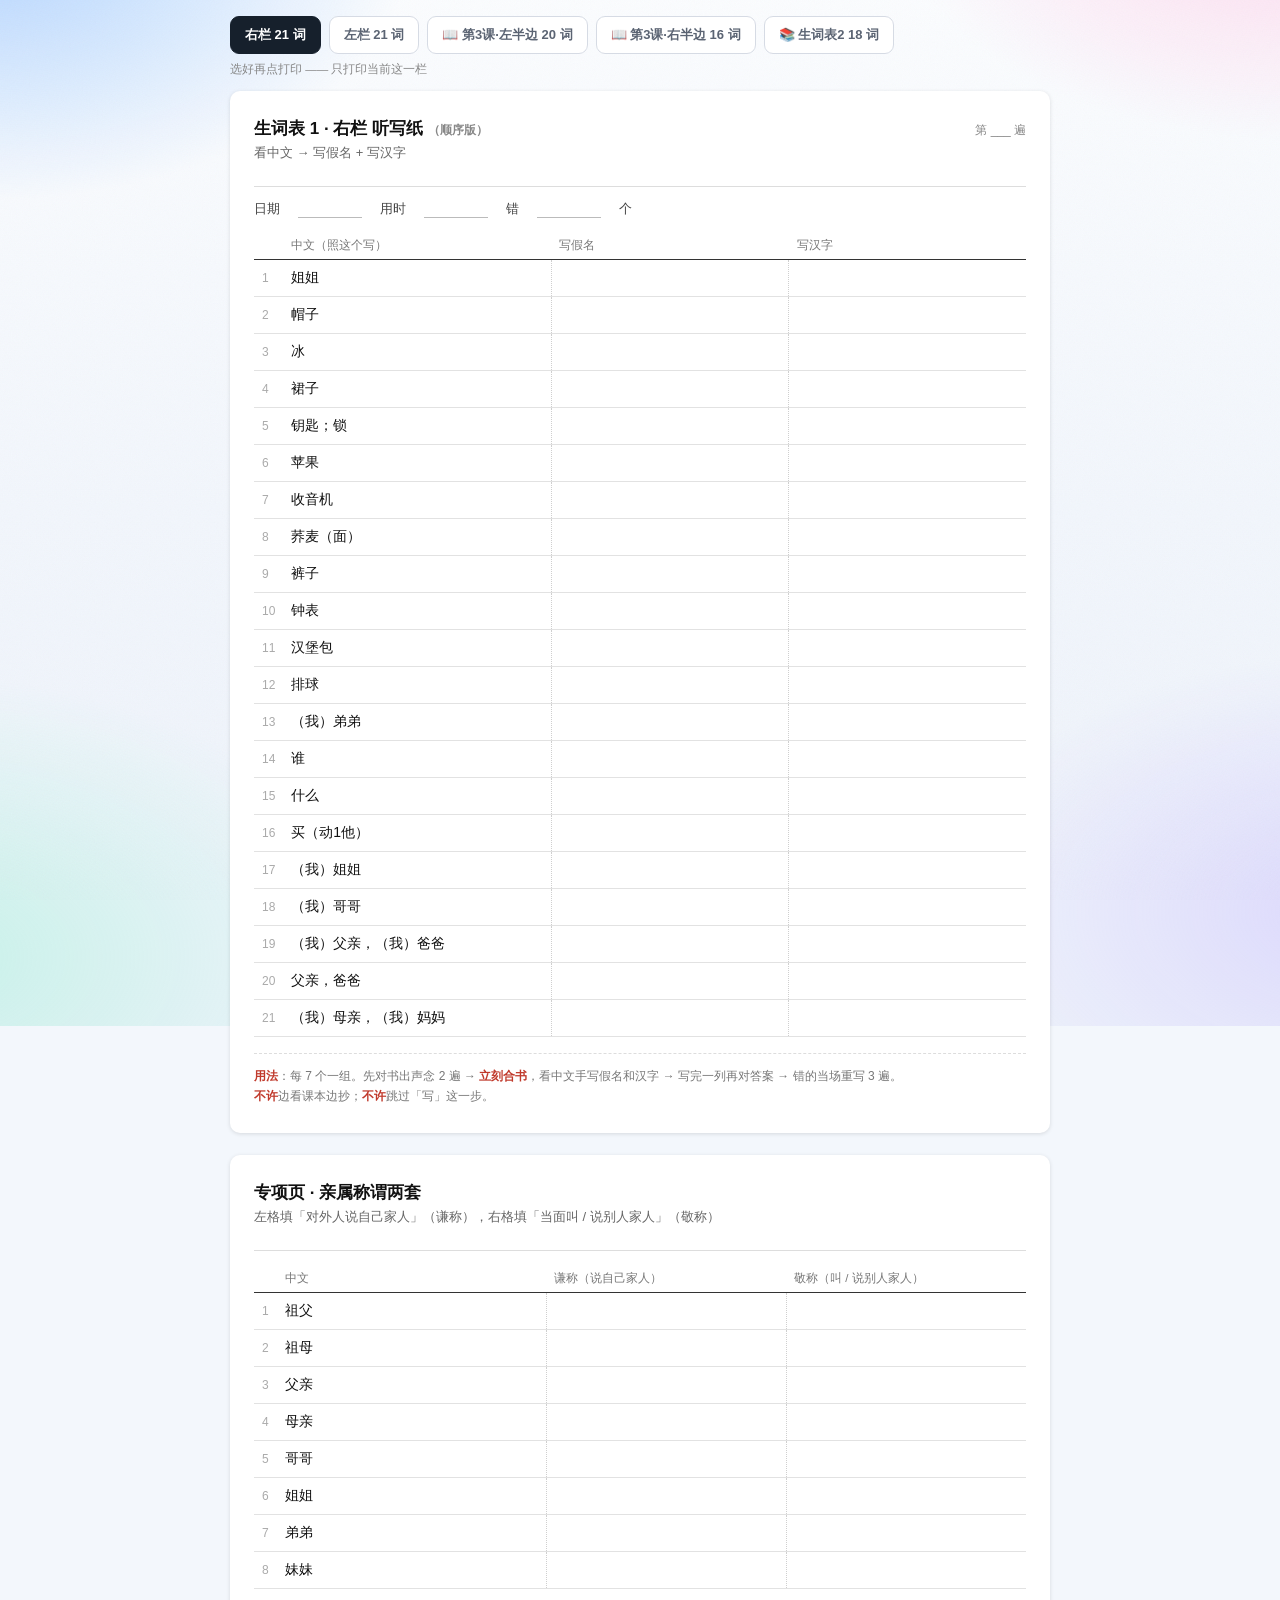
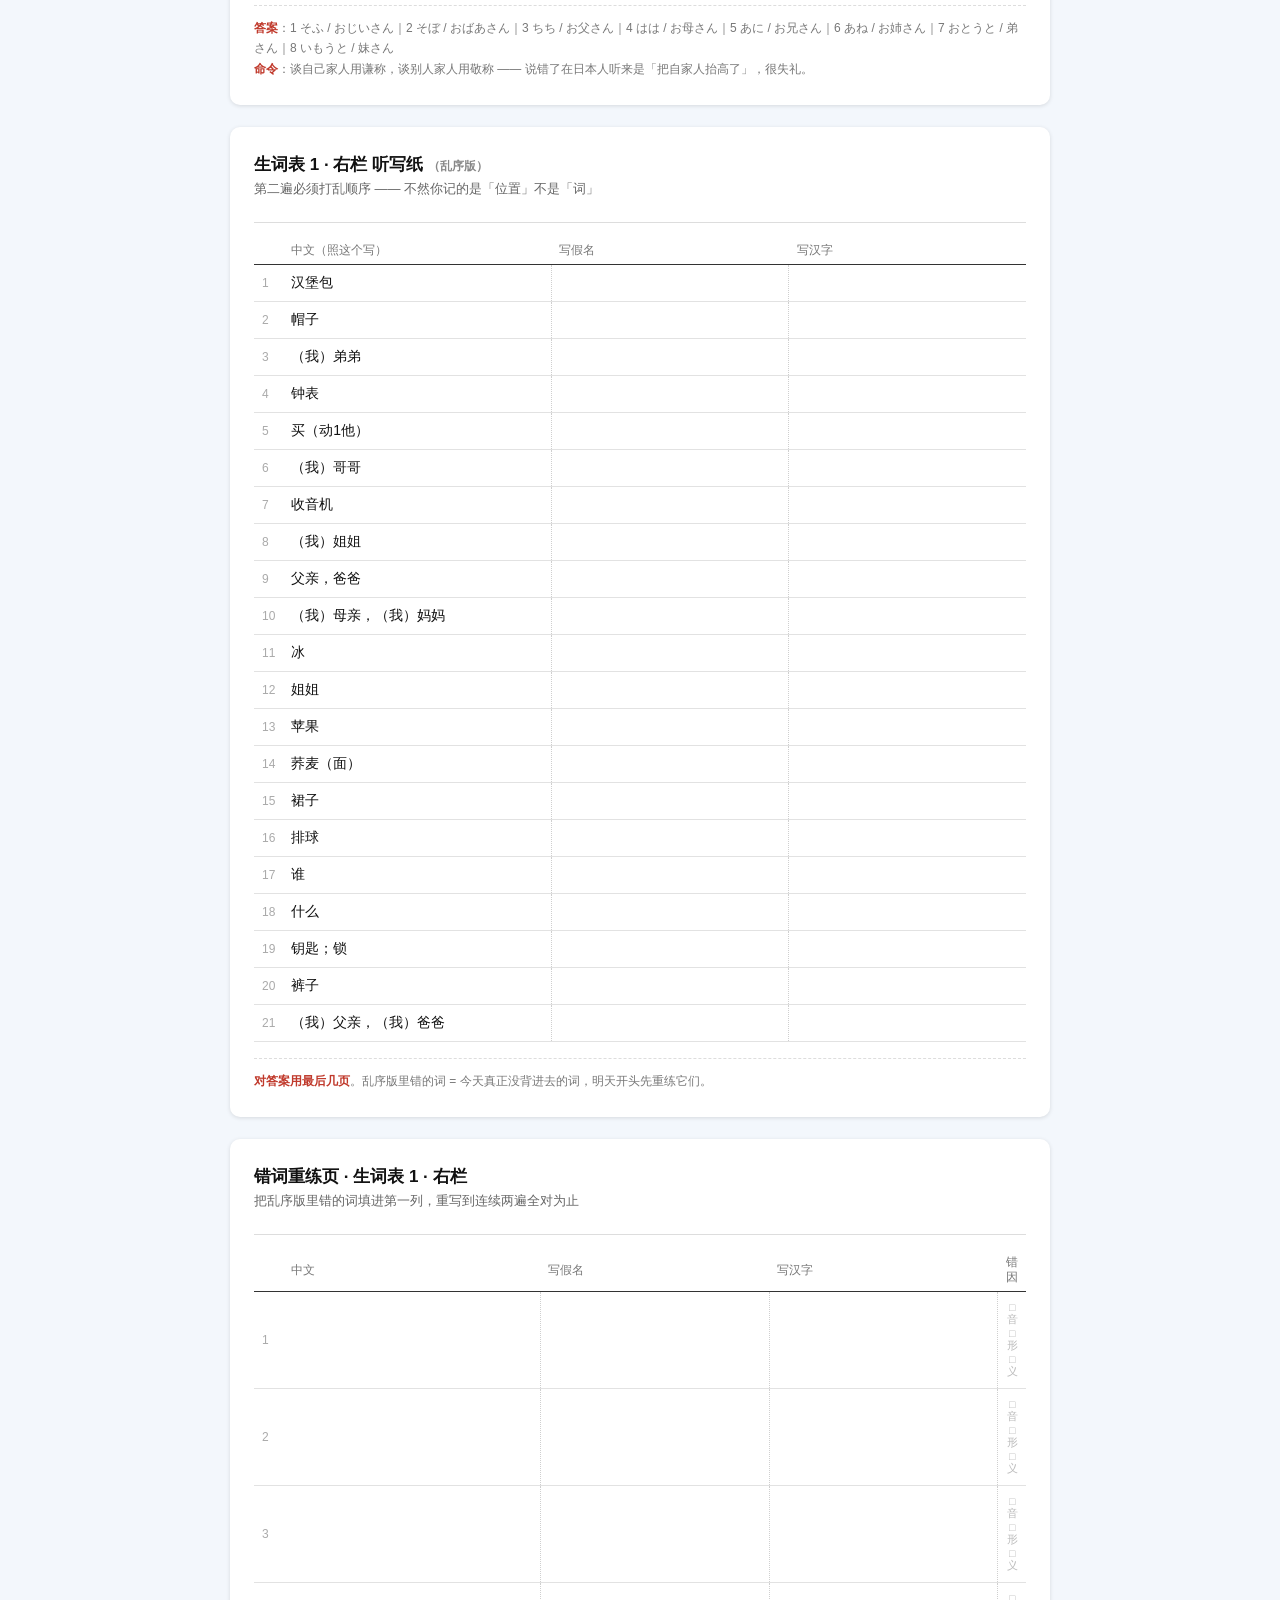
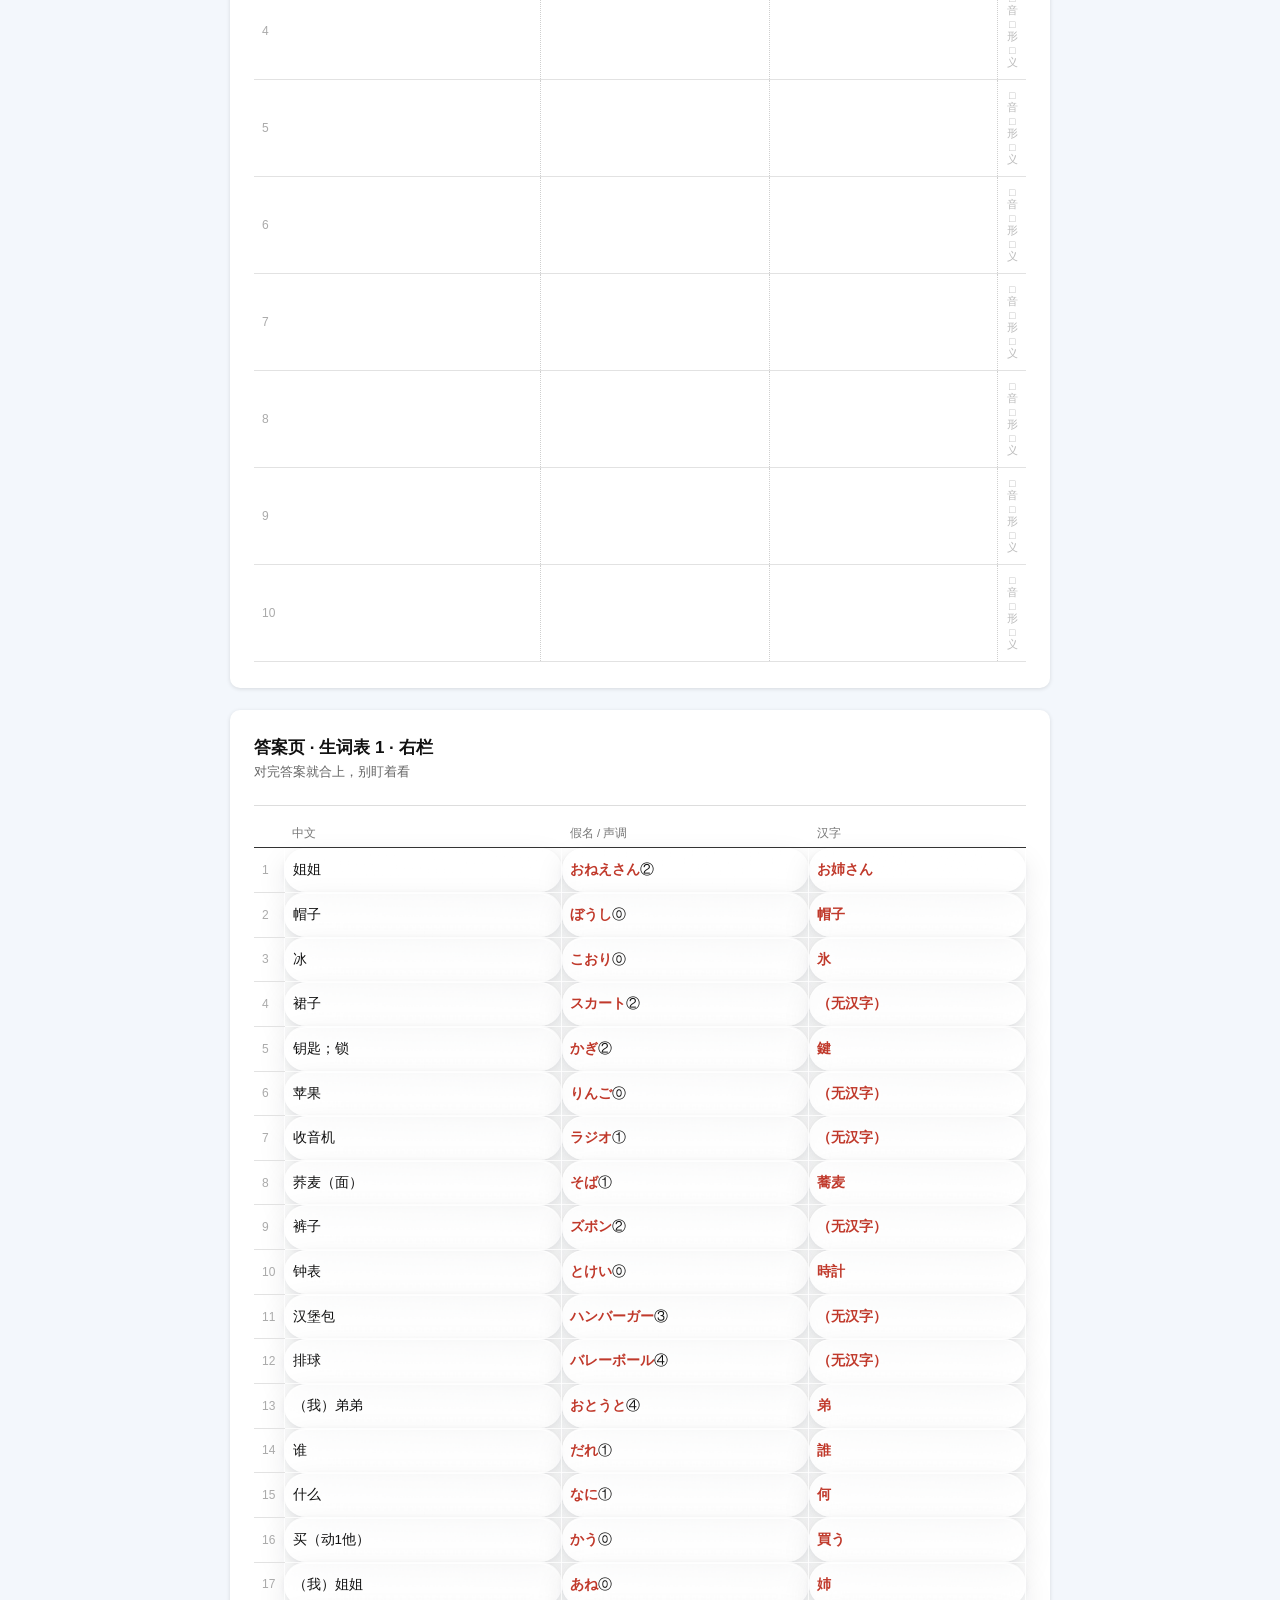
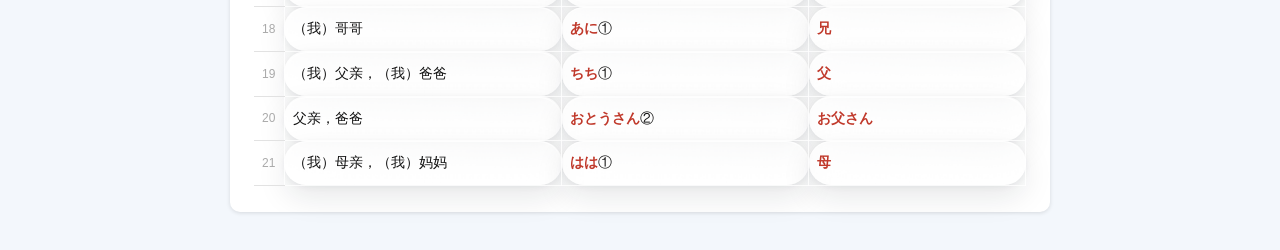
==== 听写纸.html @ 75ce92b2 "日语学习台网页版：入口页 + 点读/默写/自测/浊音 + 音频 + 打印纸" ====
<!DOCTYPE html>
<html lang="zh-CN">
<head>
<meta charset="utf-8">
<meta name="viewport" content="width=device-width,initial-scale=1">
<title>日语 听写纸</title>
<link rel="stylesheet" href="skin.css?v=2">
<style>
*{box-sizing:border-box}
body{margin:0;background:#f4f4f6;color:#111;font-family:-apple-system,"PingFang SC","Noto Sans JP",sans-serif;padding:16px}
.sheet{background:#fff;max-width:820px;margin:0 auto 22px;padding:26px 24px;border-radius:10px;box-shadow:0 1px 4px rgba(0,0,0,.12)}
h1{font-size:17px;margin:0 0 4px}
h2{font-size:13px;margin:0 0 14px;font-weight:400;color:#666}
.hd{display:flex;justify-content:space-between;align-items:baseline;margin-bottom:14px;border-bottom:1px solid #ddd;padding-bottom:10px}
.hd .tag{font-size:12px;color:#888}
.line{display:flex;gap:18px;font-size:12.5px;color:#444;margin-bottom:14px;flex-wrap:wrap}
.line span{border-bottom:1px solid #bbb;min-width:64px;display:inline-block}
table{width:100%;border-collapse:collapse;font-size:14px}
th{font-size:11.5px;color:#777;font-weight:500;text-align:left;padding:6px 8px;border-bottom:1.5px solid #333}
td{padding:9px 8px;border-bottom:1px solid #e2e2e2;height:36px;vertical-align:middle}
td.no{width:30px;color:#aaa;font-size:12px}
td.zh{width:36%;font-size:14px}
td.w{width:32%;border-left:1px dotted #cfcfcf}
td.hz{width:32%;border-left:1px dotted #cfcfcf}
td.mk{width:40px;text-align:center;color:#bbb}
td.ph{width:104px;padding:6px 8px}
td.ph img{width:96px;display:block;border-radius:5px;border:1px solid #ddd}
.tip{font-size:12px;color:#777;line-height:1.7;margin-top:16px;border-top:1px dashed #ddd;padding-top:12px}
.tip b{color:#c0392b}
.ans{font-size:13.5px;line-height:1.9}
.ans b{color:#c0392b;font-weight:600}
.warn{background:#fff6f6;border:1px solid #f0c9c9;border-radius:8px;padding:10px 12px;font-size:12.5px;line-height:1.8;color:#8a2b2b;margin-bottom:14px}
.warn b{color:#c0392b}
td.why{width:22%;border-left:1px dotted #cfcfcf;color:#bbb;font-size:10.5px;text-align:center}
td.r{width:19%;border-left:1px dotted #cfcfcf}
.bar{max-width:820px;margin:0 auto 14px;display:flex;gap:8px;align-items:center;flex-wrap:wrap}
.bar button{border:1px solid #d6dbe4;background:#fff;color:#5b6473;border-radius:9px;padding:9px 14px;font-size:13px;font-weight:700;font-family:inherit}
.bar button.on{background:#16202c;border-color:#16202c;color:#fff}
.bar span{font-size:11.5px;color:#888}
.hide{display:none}
@media print{
 body{background:#fff;padding:0}
 .sheet{box-shadow:none;border-radius:0;max-width:100%;padding:12mm 10mm;margin:0;page-break-after:always}
 .sheet:last-child{page-break-after:auto}
 .noprint{display:none}
}
@media (max-width:520px){td.zh{font-size:13px}td{height:32px;padding:7px 5px}}
</style>
</head>
<body>

<div class="bar noprint">
  <button data-c="right" class="on">右栏 21 词</button>
  <button data-c="left">左栏 21 词</button>
  <button data-c="w3l">📖 第3课·左半边 20 词</button>
  <button data-c="w3r">📖 第3课·右半边 16 词</button>
  <button data-c="w2">📚 生词表2 18 词</button>
  <span>选好再点打印 —— 只打印当前这一栏</span>
</div>
<script>
document.querySelectorAll('.bar button').forEach(function(b){
  b.onclick=function(){
    var c=b.getAttribute('data-c');
    document.querySelectorAll('.bar button').forEach(function(x){x.classList.toggle('on',x===b);});
    document.querySelectorAll('.col').forEach(function(el){el.classList.toggle('hide', el.id!=='col-'+c);});
  };
});
</script>
<div class="col" id="col-right">

<div class="sheet">
  <div class="hd">
    <div>
      <h1>生词表 1 · 右栏 听写纸 <span style="font-size:12px;color:#888">（顺序版）</span></h1>
      <h2>看中文 → 写假名 + 写汉字</h2>
    </div>
    <div class="tag">第 ___ 遍</div>
  </div>
  <div class="line">日期<span></span> 用时<span></span> 错<span></span>个</div>
  <table>
    <thead><tr><th></th><th>中文（照这个写）</th><th>写假名</th><th>写汉字</th></tr></thead>
    <tbody><tr><td class="no">1</td><td class="zh">姐姐</td><td class="w"></td><td class="hz"></td></tr>
<tr><td class="no">2</td><td class="zh">帽子</td><td class="w"></td><td class="hz"></td></tr>
<tr><td class="no">3</td><td class="zh">冰</td><td class="w"></td><td class="hz"></td></tr>
<tr><td class="no">4</td><td class="zh">裙子</td><td class="w"></td><td class="hz"></td></tr>
<tr><td class="no">5</td><td class="zh">钥匙；锁</td><td class="w"></td><td class="hz"></td></tr>
<tr><td class="no">6</td><td class="zh">苹果</td><td class="w"></td><td class="hz"></td></tr>
<tr><td class="no">7</td><td class="zh">收音机</td><td class="w"></td><td class="hz"></td></tr>
<tr><td class="no">8</td><td class="zh">荞麦（面）</td><td class="w"></td><td class="hz"></td></tr>
<tr><td class="no">9</td><td class="zh">裤子</td><td class="w"></td><td class="hz"></td></tr>
<tr><td class="no">10</td><td class="zh">钟表</td><td class="w"></td><td class="hz"></td></tr>
<tr><td class="no">11</td><td class="zh">汉堡包</td><td class="w"></td><td class="hz"></td></tr>
<tr><td class="no">12</td><td class="zh">排球</td><td class="w"></td><td class="hz"></td></tr>
<tr><td class="no">13</td><td class="zh">（我）弟弟</td><td class="w"></td><td class="hz"></td></tr>
<tr><td class="no">14</td><td class="zh">谁</td><td class="w"></td><td class="hz"></td></tr>
<tr><td class="no">15</td><td class="zh">什么</td><td class="w"></td><td class="hz"></td></tr>
<tr><td class="no">16</td><td class="zh">买（动1他）</td><td class="w"></td><td class="hz"></td></tr>
<tr><td class="no">17</td><td class="zh">（我）姐姐</td><td class="w"></td><td class="hz"></td></tr>
<tr><td class="no">18</td><td class="zh">（我）哥哥</td><td class="w"></td><td class="hz"></td></tr>
<tr><td class="no">19</td><td class="zh">（我）父亲，（我）爸爸</td><td class="w"></td><td class="hz"></td></tr>
<tr><td class="no">20</td><td class="zh">父亲，爸爸</td><td class="w"></td><td class="hz"></td></tr>
<tr><td class="no">21</td><td class="zh">（我）母亲，（我）妈妈</td><td class="w"></td><td class="hz"></td></tr></tbody>
  </table>
  <div class="tip"><b>用法</b>：每 7 个一组。先对书出声念 2 遍 → <b>立刻合书</b>，看中文手写假名和汉字 → 写完一列再对答案 → 错的当场重写 3 遍。<br>
  <b>不许</b>边看课本边抄；<b>不许</b>跳过「写」这一步。</div>
</div>

<div class="sheet">
  <div class="hd">
    <div>
      <h1>专项页 · 亲属称谓两套</h1>
      <h2>左格填「对外人说自己家人」（谦称），右格填「当面叫 / 说别人家人」（敬称）</h2>
    </div>
  </div>
  <table>
    <thead><tr><th></th><th>中文</th><th>谦称（说自己家人）</th><th>敬称（叫 / 说别人家人）</th></tr></thead>
    <tbody><tr><td class="no">1</td><td class="zh">祖父</td><td class="w"></td><td class="hz"></td></tr>
<tr><td class="no">2</td><td class="zh">祖母</td><td class="w"></td><td class="hz"></td></tr>
<tr><td class="no">3</td><td class="zh">父亲</td><td class="w"></td><td class="hz"></td></tr>
<tr><td class="no">4</td><td class="zh">母亲</td><td class="w"></td><td class="hz"></td></tr>
<tr><td class="no">5</td><td class="zh">哥哥</td><td class="w"></td><td class="hz"></td></tr>
<tr><td class="no">6</td><td class="zh">姐姐</td><td class="w"></td><td class="hz"></td></tr>
<tr><td class="no">7</td><td class="zh">弟弟</td><td class="w"></td><td class="hz"></td></tr>
<tr><td class="no">8</td><td class="zh">妹妹</td><td class="w"></td><td class="hz"></td></tr></tbody>
  </table>
  <div class="tip">
    <b>答案</b>：1 そふ / おじいさん｜2 そぼ / おばあさん｜3 ちち / お父さん｜4 はは / お母さん｜5 あに / お兄さん｜6 あね / お姉さん｜7 おとうと / 弟さん｜8 いもうと / 妹さん<br>
    <b>命令</b>：谈自己家人用谦称，谈别人家人用敬称 —— 说错了在日本人听来是「把自家人抬高了」，很失礼。
  </div>
</div>

<div class="sheet">
  <div class="hd">
    <div>
      <h1>生词表 1 · 右栏 听写纸 <span style="font-size:12px;color:#888">（乱序版）</span></h1>
      <h2>第二遍必须打乱顺序 —— 不然你记的是「位置」不是「词」</h2>
    </div>
  </div>
  <table>
    <thead><tr><th></th><th>中文（照这个写）</th><th>写假名</th><th>写汉字</th></tr></thead>
    <tbody><tr><td class="no">1</td><td class="zh">汉堡包</td><td class="w"></td><td class="hz"></td></tr>
<tr><td class="no">2</td><td class="zh">帽子</td><td class="w"></td><td class="hz"></td></tr>
<tr><td class="no">3</td><td class="zh">（我）弟弟</td><td class="w"></td><td class="hz"></td></tr>
<tr><td class="no">4</td><td class="zh">钟表</td><td class="w"></td><td class="hz"></td></tr>
<tr><td class="no">5</td><td class="zh">买（动1他）</td><td class="w"></td><td class="hz"></td></tr>
<tr><td class="no">6</td><td class="zh">（我）哥哥</td><td class="w"></td><td class="hz"></td></tr>
<tr><td class="no">7</td><td class="zh">收音机</td><td class="w"></td><td class="hz"></td></tr>
<tr><td class="no">8</td><td class="zh">（我）姐姐</td><td class="w"></td><td class="hz"></td></tr>
<tr><td class="no">9</td><td class="zh">父亲，爸爸</td><td class="w"></td><td class="hz"></td></tr>
<tr><td class="no">10</td><td class="zh">（我）母亲，（我）妈妈</td><td class="w"></td><td class="hz"></td></tr>
<tr><td class="no">11</td><td class="zh">冰</td><td class="w"></td><td class="hz"></td></tr>
<tr><td class="no">12</td><td class="zh">姐姐</td><td class="w"></td><td class="hz"></td></tr>
<tr><td class="no">13</td><td class="zh">苹果</td><td class="w"></td><td class="hz"></td></tr>
<tr><td class="no">14</td><td class="zh">荞麦（面）</td><td class="w"></td><td class="hz"></td></tr>
<tr><td class="no">15</td><td class="zh">裙子</td><td class="w"></td><td class="hz"></td></tr>
<tr><td class="no">16</td><td class="zh">排球</td><td class="w"></td><td class="hz"></td></tr>
<tr><td class="no">17</td><td class="zh">谁</td><td class="w"></td><td class="hz"></td></tr>
<tr><td class="no">18</td><td class="zh">什么</td><td class="w"></td><td class="hz"></td></tr>
<tr><td class="no">19</td><td class="zh">钥匙；锁</td><td class="w"></td><td class="hz"></td></tr>
<tr><td class="no">20</td><td class="zh">裤子</td><td class="w"></td><td class="hz"></td></tr>
<tr><td class="no">21</td><td class="zh">（我）父亲，（我）爸爸</td><td class="w"></td><td class="hz"></td></tr></tbody>
  </table>
  <div class="tip"><b>对答案用最后几页</b>。乱序版里错的词 = 今天真正没背进去的词，明天开头先重练它们。</div>
</div>

<div class="sheet">
  <div class="hd">
    <div>
      <h1>错词重练页 · 生词表 1 · 右栏</h1>
      <h2>把乱序版里错的词填进第一列，重写到连续两遍全对为止</h2>
    </div>
  </div>
  <table>
    <thead><tr><th></th><th>中文</th><th>写假名</th><th>写汉字</th><th>错因</th></tr></thead>
    <tbody><tr><td class="no">1</td><td class="zh"></td><td class="w"></td><td class="hz"></td><td class="why">□音 □形 □义</td></tr>
<tr><td class="no">2</td><td class="zh"></td><td class="w"></td><td class="hz"></td><td class="why">□音 □形 □义</td></tr>
<tr><td class="no">3</td><td class="zh"></td><td class="w"></td><td class="hz"></td><td class="why">□音 □形 □义</td></tr>
<tr><td class="no">4</td><td class="zh"></td><td class="w"></td><td class="hz"></td><td class="why">□音 □形 □义</td></tr>
<tr><td class="no">5</td><td class="zh"></td><td class="w"></td><td class="hz"></td><td class="why">□音 □形 □义</td></tr>
<tr><td class="no">6</td><td class="zh"></td><td class="w"></td><td class="hz"></td><td class="why">□音 □形 □义</td></tr>
<tr><td class="no">7</td><td class="zh"></td><td class="w"></td><td class="hz"></td><td class="why">□音 □形 □义</td></tr>
<tr><td class="no">8</td><td class="zh"></td><td class="w"></td><td class="hz"></td><td class="why">□音 □形 □义</td></tr>
<tr><td class="no">9</td><td class="zh"></td><td class="w"></td><td class="hz"></td><td class="why">□音 □形 □义</td></tr>
<tr><td class="no">10</td><td class="zh"></td><td class="w"></td><td class="hz"></td><td class="why">□音 □形 □义</td></tr></tbody>
  </table>
</div>

<div class="sheet">
  <div class="hd">
    <div>
      <h1>答案页 · 生词表 1 · 右栏</h1>
      <h2>对完答案就合上，别盯着看</h2>
    </div>
  </div>
  <table>
    <thead><tr><th></th><th>中文</th><th>假名 / 声调</th><th>汉字</th></tr></thead>
    <tbody><tr><td class="no">1</td><td class="ans" style="width:36%">姐姐</td><td class="ans" style="width:32%"><b>おねえさん</b>②</td><td class="ans"><b>お姉さん</b></td></tr>
<tr><td class="no">2</td><td class="ans" style="width:36%">帽子</td><td class="ans" style="width:32%"><b>ぼうし</b>⓪</td><td class="ans"><b>帽子</b></td></tr>
<tr><td class="no">3</td><td class="ans" style="width:36%">冰</td><td class="ans" style="width:32%"><b>こおり</b>⓪</td><td class="ans"><b>氷</b></td></tr>
<tr><td class="no">4</td><td class="ans" style="width:36%">裙子</td><td class="ans" style="width:32%"><b>スカート</b>②</td><td class="ans"><b>（无汉字）</b></td></tr>
<tr><td class="no">5</td><td class="ans" style="width:36%">钥匙；锁</td><td class="ans" style="width:32%"><b>かぎ</b>②</td><td class="ans"><b>鍵</b></td></tr>
<tr><td class="no">6</td><td class="ans" style="width:36%">苹果</td><td class="ans" style="width:32%"><b>りんご</b>⓪</td><td class="ans"><b>（无汉字）</b></td></tr>
<tr><td class="no">7</td><td class="ans" style="width:36%">收音机</td><td class="ans" style="width:32%"><b>ラジオ</b>①</td><td class="ans"><b>（无汉字）</b></td></tr>
<tr><td class="no">8</td><td class="ans" style="width:36%">荞麦（面）</td><td class="ans" style="width:32%"><b>そば</b>①</td><td class="ans"><b>蕎麦</b></td></tr>
<tr><td class="no">9</td><td class="ans" style="width:36%">裤子</td><td class="ans" style="width:32%"><b>ズボン</b>②</td><td class="ans"><b>（无汉字）</b></td></tr>
<tr><td class="no">10</td><td class="ans" style="width:36%">钟表</td><td class="ans" style="width:32%"><b>とけい</b>⓪</td><td class="ans"><b>時計</b></td></tr>
<tr><td class="no">11</td><td class="ans" style="width:36%">汉堡包</td><td class="ans" style="width:32%"><b>ハンバーガー</b>③</td><td class="ans"><b>（无汉字）</b></td></tr>
<tr><td class="no">12</td><td class="ans" style="width:36%">排球</td><td class="ans" style="width:32%"><b>バレーボール</b>④</td><td class="ans"><b>（无汉字）</b></td></tr>
<tr><td class="no">13</td><td class="ans" style="width:36%">（我）弟弟</td><td class="ans" style="width:32%"><b>おとうと</b>④</td><td class="ans"><b>弟</b></td></tr>
<tr><td class="no">14</td><td class="ans" style="width:36%">谁</td><td class="ans" style="width:32%"><b>だれ</b>①</td><td class="ans"><b>誰</b></td></tr>
<tr><td class="no">15</td><td class="ans" style="width:36%">什么</td><td class="ans" style="width:32%"><b>なに</b>①</td><td class="ans"><b>何</b></td></tr>
<tr><td class="no">16</td><td class="ans" style="width:36%">买（动1他）</td><td class="ans" style="width:32%"><b>かう</b>⓪</td><td class="ans"><b>買う</b></td></tr>
<tr><td class="no">17</td><td class="ans" style="width:36%">（我）姐姐</td><td class="ans" style="width:32%"><b>あね</b>⓪</td><td class="ans"><b>姉</b></td></tr>
<tr><td class="no">18</td><td class="ans" style="width:36%">（我）哥哥</td><td class="ans" style="width:32%"><b>あに</b>①</td><td class="ans"><b>兄</b></td></tr>
<tr><td class="no">19</td><td class="ans" style="width:36%">（我）父亲，（我）爸爸</td><td class="ans" style="width:32%"><b>ちち</b>①</td><td class="ans"><b>父</b></td></tr>
<tr><td class="no">20</td><td class="ans" style="width:36%">父亲，爸爸</td><td class="ans" style="width:32%"><b>おとうさん</b>②</td><td class="ans"><b>お父さん</b></td></tr>
<tr><td class="no">21</td><td class="ans" style="width:36%">（我）母亲，（我）妈妈</td><td class="ans" style="width:32%"><b>はは</b>①</td><td class="ans"><b>母</b></td></tr></tbody>
  </table>
</div>

</div>
<div class="col hide" id="col-left">

<div class="sheet">
  <div class="hd">
    <div>
      <h1>生词表 1 · 左栏 听写纸 <span style="font-size:12px;color:#888">（顺序版）</span></h1>
      <h2>看中文 → 写假名 + 写汉字</h2>
    </div>
    <div class="tag">第 ___ 遍</div>
  </div>
  <div class="line">日期<span></span> 用时<span></span> 错<span></span>个</div>
  <table>
    <thead><tr><th></th><th>中文（照这个写）</th><th>写假名</th><th>写汉字</th></tr></thead>
    <tbody><tr><td class="no">1</td><td class="zh">城镇；街道</td><td class="w"></td><td class="hz"></td></tr>
<tr><td class="no">2</td><td class="zh">道路</td><td class="w"></td><td class="hz"></td></tr>
<tr><td class="no">3</td><td class="zh">雨</td><td class="w"></td><td class="hz"></td></tr>
<tr><td class="no">4</td><td class="zh">云</td><td class="w"></td><td class="hz"></td></tr>
<tr><td class="no">5</td><td class="zh">蔬菜店</td><td class="w"></td><td class="hz"></td></tr>
<tr><td class="no">6</td><td class="zh">雪</td><td class="w"></td><td class="hz"></td></tr>
<tr><td class="no">7</td><td class="zh">夜晚</td><td class="w"></td><td class="hz"></td></tr>
<tr><td class="no">8</td><td class="zh">村庄</td><td class="w"></td><td class="hz"></td></tr>
<tr><td class="no">9</td><td class="zh">药</td><td class="w"></td><td class="hz"></td></tr>
<tr><td class="no">10</td><td class="zh">袋子</td><td class="w"></td><td class="hz"></td></tr>
<tr><td class="no">11</td><td class="zh">河流</td><td class="w"></td><td class="hz"></td></tr>
<tr><td class="no">12</td><td class="zh">餐馆</td><td class="w"></td><td class="hz"></td></tr>
<tr><td class="no">13</td><td class="zh">现在</td><td class="w"></td><td class="hz"></td></tr>
<tr><td class="no">14</td><td class="zh">哪里</td><td class="w"></td><td class="hz"></td></tr>
<tr><td class="no">15</td><td class="zh">书</td><td class="w"></td><td class="hz"></td></tr>
<tr><td class="no">16</td><td class="zh">去（动1自）</td><td class="w"></td><td class="hz"></td></tr>
<tr><td class="no">17</td><td class="zh">车站</td><td class="w"></td><td class="hz"></td></tr>
<tr><td class="no">18</td><td class="zh">妈妈</td><td class="w"></td><td class="hz"></td></tr>
<tr><td class="no">19</td><td class="zh">哥哥</td><td class="w"></td><td class="hz"></td></tr>
<tr><td class="no">20</td><td class="zh">空气</td><td class="w"></td><td class="hz"></td></tr>
<tr><td class="no">21</td><td class="zh">老师</td><td class="w"></td><td class="hz"></td></tr></tbody>
  </table>
  <div class="tip"><b>用法</b>：每 7 个一组。先对书出声念 2 遍 → <b>立刻合书</b>，看中文手写假名和汉字 → 写完一列再对答案 → 错的当场重写 3 遍。<br>
  <b>不许</b>边看课本边抄；<b>不许</b>跳过「写」这一步。</div>
</div>

<div class="sheet">
  <div class="hd">
    <div>
      <h1>生词表 1 · 左栏 听写纸 <span style="font-size:12px;color:#888">（乱序版）</span></h1>
      <h2>第二遍必须打乱顺序 —— 不然你记的是「位置」不是「词」</h2>
    </div>
  </div>
  <table>
    <thead><tr><th></th><th>中文（照这个写）</th><th>写假名</th><th>写汉字</th></tr></thead>
    <tbody><tr><td class="no">1</td><td class="zh">去（动1自）</td><td class="w"></td><td class="hz"></td></tr>
<tr><td class="no">2</td><td class="zh">村庄</td><td class="w"></td><td class="hz"></td></tr>
<tr><td class="no">3</td><td class="zh">哪里</td><td class="w"></td><td class="hz"></td></tr>
<tr><td class="no">4</td><td class="zh">雪</td><td class="w"></td><td class="hz"></td></tr>
<tr><td class="no">5</td><td class="zh">空气</td><td class="w"></td><td class="hz"></td></tr>
<tr><td class="no">6</td><td class="zh">妈妈</td><td class="w"></td><td class="hz"></td></tr>
<tr><td class="no">7</td><td class="zh">蔬菜店</td><td class="w"></td><td class="hz"></td></tr>
<tr><td class="no">8</td><td class="zh">餐馆</td><td class="w"></td><td class="hz"></td></tr>
<tr><td class="no">9</td><td class="zh">云</td><td class="w"></td><td class="hz"></td></tr>
<tr><td class="no">10</td><td class="zh">车站</td><td class="w"></td><td class="hz"></td></tr>
<tr><td class="no">11</td><td class="zh">道路</td><td class="w"></td><td class="hz"></td></tr>
<tr><td class="no">12</td><td class="zh">河流</td><td class="w"></td><td class="hz"></td></tr>
<tr><td class="no">13</td><td class="zh">老师</td><td class="w"></td><td class="hz"></td></tr>
<tr><td class="no">14</td><td class="zh">夜晚</td><td class="w"></td><td class="hz"></td></tr>
<tr><td class="no">15</td><td class="zh">书</td><td class="w"></td><td class="hz"></td></tr>
<tr><td class="no">16</td><td class="zh">哥哥</td><td class="w"></td><td class="hz"></td></tr>
<tr><td class="no">17</td><td class="zh">城镇；街道</td><td class="w"></td><td class="hz"></td></tr>
<tr><td class="no">18</td><td class="zh">药</td><td class="w"></td><td class="hz"></td></tr>
<tr><td class="no">19</td><td class="zh">现在</td><td class="w"></td><td class="hz"></td></tr>
<tr><td class="no">20</td><td class="zh">雨</td><td class="w"></td><td class="hz"></td></tr>
<tr><td class="no">21</td><td class="zh">袋子</td><td class="w"></td><td class="hz"></td></tr></tbody>
  </table>
  <div class="tip"><b>对答案用最后几页</b>。乱序版里错的词 = 今天真正没背进去的词，明天开头先重练它们。</div>
</div>

<div class="sheet">
  <div class="hd">
    <div>
      <h1>错词重练页 · 生词表 1 · 左栏</h1>
      <h2>把乱序版里错的词填进第一列，重写到连续两遍全对为止</h2>
    </div>
  </div>
  <table>
    <thead><tr><th></th><th>中文</th><th>写假名</th><th>写汉字</th><th>错因</th></tr></thead>
    <tbody><tr><td class="no">1</td><td class="zh"></td><td class="w"></td><td class="hz"></td><td class="why">□音 □形 □义</td></tr>
<tr><td class="no">2</td><td class="zh"></td><td class="w"></td><td class="hz"></td><td class="why">□音 □形 □义</td></tr>
<tr><td class="no">3</td><td class="zh"></td><td class="w"></td><td class="hz"></td><td class="why">□音 □形 □义</td></tr>
<tr><td class="no">4</td><td class="zh"></td><td class="w"></td><td class="hz"></td><td class="why">□音 □形 □义</td></tr>
<tr><td class="no">5</td><td class="zh"></td><td class="w"></td><td class="hz"></td><td class="why">□音 □形 □义</td></tr>
<tr><td class="no">6</td><td class="zh"></td><td class="w"></td><td class="hz"></td><td class="why">□音 □形 □义</td></tr>
<tr><td class="no">7</td><td class="zh"></td><td class="w"></td><td class="hz"></td><td class="why">□音 □形 □义</td></tr>
<tr><td class="no">8</td><td class="zh"></td><td class="w"></td><td class="hz"></td><td class="why">□音 □形 □义</td></tr>
<tr><td class="no">9</td><td class="zh"></td><td class="w"></td><td class="hz"></td><td class="why">□音 □形 □义</td></tr>
<tr><td class="no">10</td><td class="zh"></td><td class="w"></td><td class="hz"></td><td class="why">□音 □形 □义</td></tr></tbody>
  </table>
</div>

<div class="sheet">
  <div class="hd">
    <div>
      <h1>答案页 · 生词表 1 · 左栏</h1>
      <h2>对完答案就合上，别盯着看</h2>
    </div>
  </div>
  <table>
    <thead><tr><th></th><th>中文</th><th>假名 / 声调</th><th>汉字</th></tr></thead>
    <tbody><tr><td class="no">1</td><td class="ans" style="width:36%">城镇；街道</td><td class="ans" style="width:32%"><b>まち</b>②</td><td class="ans"><b>町</b></td></tr>
<tr><td class="no">2</td><td class="ans" style="width:36%">道路</td><td class="ans" style="width:32%"><b>みち</b>①</td><td class="ans"><b>道</b></td></tr>
<tr><td class="no">3</td><td class="ans" style="width:36%">雨</td><td class="ans" style="width:32%"><b>あめ</b>①</td><td class="ans"><b>雨</b></td></tr>
<tr><td class="no">4</td><td class="ans" style="width:36%">云</td><td class="ans" style="width:32%"><b>くも</b>①</td><td class="ans"><b>雲</b></td></tr>
<tr><td class="no">5</td><td class="ans" style="width:36%">蔬菜店</td><td class="ans" style="width:32%"><b>やおや</b>⓪</td><td class="ans"><b>八百屋</b></td></tr>
<tr><td class="no">6</td><td class="ans" style="width:36%">雪</td><td class="ans" style="width:32%"><b>ゆき</b>②</td><td class="ans"><b>雪</b></td></tr>
<tr><td class="no">7</td><td class="ans" style="width:36%">夜晚</td><td class="ans" style="width:32%"><b>よる</b>①</td><td class="ans"><b>夜</b></td></tr>
<tr><td class="no">8</td><td class="ans" style="width:36%">村庄</td><td class="ans" style="width:32%"><b>むら</b>②</td><td class="ans"><b>村</b></td></tr>
<tr><td class="no">9</td><td class="ans" style="width:36%">药</td><td class="ans" style="width:32%"><b>くすり</b>⓪</td><td class="ans"><b>薬</b></td></tr>
<tr><td class="no">10</td><td class="ans" style="width:36%">袋子</td><td class="ans" style="width:32%"><b>ふくろ</b>③</td><td class="ans"><b>袋</b></td></tr>
<tr><td class="no">11</td><td class="ans" style="width:36%">河流</td><td class="ans" style="width:32%"><b>かわ</b>②</td><td class="ans"><b>川</b></td></tr>
<tr><td class="no">12</td><td class="ans" style="width:36%">餐馆</td><td class="ans" style="width:32%"><b>レストラン</b>①</td><td class="ans"><b>（无汉字）</b></td></tr>
<tr><td class="no">13</td><td class="ans" style="width:36%">现在</td><td class="ans" style="width:32%"><b>いま</b>①</td><td class="ans"><b>今</b></td></tr>
<tr><td class="no">14</td><td class="ans" style="width:36%">哪里</td><td class="ans" style="width:32%"><b>どこ</b>①</td><td class="ans"><b>（无汉字）</b></td></tr>
<tr><td class="no">15</td><td class="ans" style="width:36%">书</td><td class="ans" style="width:32%"><b>ほん</b>①</td><td class="ans"><b>本</b></td></tr>
<tr><td class="no">16</td><td class="ans" style="width:36%">去（动1自）</td><td class="ans" style="width:32%"><b>いく</b>⓪</td><td class="ans"><b>行く</b></td></tr>
<tr><td class="no">17</td><td class="ans" style="width:36%">车站</td><td class="ans" style="width:32%"><b>えき</b>①</td><td class="ans"><b>駅</b></td></tr>
<tr><td class="no">18</td><td class="ans" style="width:36%">妈妈</td><td class="ans" style="width:32%"><b>おかあさん</b>②</td><td class="ans"><b>お母さん</b></td></tr>
<tr><td class="no">19</td><td class="ans" style="width:36%">哥哥</td><td class="ans" style="width:32%"><b>おにいさん</b>②</td><td class="ans"><b>お兄さん</b></td></tr>
<tr><td class="no">20</td><td class="ans" style="width:36%">空气</td><td class="ans" style="width:32%"><b>くうき</b>①</td><td class="ans"><b>空気</b></td></tr>
<tr><td class="no">21</td><td class="ans" style="width:36%">老师</td><td class="ans" style="width:32%"><b>せんせい</b>③</td><td class="ans"><b>先生</b></td></tr></tbody>
  </table>
</div>

</div>
<div class="col hide" id="col-w2">

<div class="sheet">
  <div class="hd">
    <div>
      <h1>生词表 2 听写纸 <span style="font-size:12px;color:#888">（顺序版）</span></h1>
      <h2>看中文 → 写假名 + 写汉字</h2>
    </div>
    <div class="tag">第 ___ 遍</div>
  </div>
  <div class="line">日期<span></span> 用时<span></span> 错<span></span>个</div>
  <table>
    <thead><tr><th></th><th>中文（照这个写）</th><th>写假名</th><th>写汉字</th></tr></thead>
    <tbody><tr><td class="no">1</td><td class="zh">（初高中）学生</td><td class="w"></td><td class="hz"></td></tr>
<tr><td class="no">2</td><td class="zh">女儿</td><td class="w"></td><td class="hz"></td></tr>
<tr><td class="no">3</td><td class="zh">西式蛋糕</td><td class="w"></td><td class="hz"></td></tr>
<tr><td class="no">4</td><td class="zh">眼镜</td><td class="w"></td><td class="hz"></td></tr>
<tr><td class="no">5</td><td class="zh">公园</td><td class="w"></td><td class="hz"></td></tr>
<tr><td class="no">6</td><td class="zh">店铺，商店</td><td class="w"></td><td class="hz"></td></tr>
<tr><td class="no">7</td><td class="zh">天津</td><td class="w"></td><td class="hz"></td></tr>
<tr><td class="no">8</td><td class="zh">手提包，书包</td><td class="w"></td><td class="hz"></td></tr>
<tr><td class="no">9</td><td class="zh">他</td><td class="w"></td><td class="hz"></td></tr>
<tr><td class="no">10</td><td class="zh">毛巾</td><td class="w"></td><td class="hz"></td></tr>
<tr><td class="no">11</td><td class="zh">日语，日文</td><td class="w"></td><td class="hz"></td></tr>
<tr><td class="no">12</td><td class="zh">地图</td><td class="w"></td><td class="hz"></td></tr>
<tr><td class="no">13</td><td class="zh">祖父，外祖父（敬称）</td><td class="w"></td><td class="hz"></td></tr>
<tr><td class="no">14</td><td class="zh">（我）祖父，（我）外祖父</td><td class="w"></td><td class="hz"></td></tr>
<tr><td class="no">15</td><td class="zh">祖母，外祖母（敬称）</td><td class="w"></td><td class="hz"></td></tr>
<tr><td class="no">16</td><td class="zh">（我）祖母，（我）外祖母</td><td class="w"></td><td class="hz"></td></tr>
<tr><td class="no">17</td><td class="zh">我</td><td class="w"></td><td class="hz"></td></tr>
<tr><td class="no">18</td><td class="zh">（我）妹妹</td><td class="w"></td><td class="hz"></td></tr></tbody>
  </table>
  <div class="tip"><b>用法</b>：每 7 个一组。先对书出声念 2 遍 → <b>立刻合书</b>，看中文手写假名和汉字 → 写完一列再对答案 → 错的当场重写 3 遍。<br>
  <b>不许</b>边看课本边抄；<b>不许</b>跳过「写」这一步。</div>
</div>

<div class="sheet">
  <div class="hd">
    <div>
      <h1>生词表 2 听写纸 <span style="font-size:12px;color:#888">（乱序版）</span></h1>
      <h2>第二遍必须打乱顺序 —— 不然你记的是「位置」不是「词」</h2>
    </div>
  </div>
  <table>
    <thead><tr><th></th><th>中文（照这个写）</th><th>写假名</th><th>写汉字</th></tr></thead>
    <tbody><tr><td class="no">1</td><td class="zh">公园</td><td class="w"></td><td class="hz"></td></tr>
<tr><td class="no">2</td><td class="zh">西式蛋糕</td><td class="w"></td><td class="hz"></td></tr>
<tr><td class="no">3</td><td class="zh">眼镜</td><td class="w"></td><td class="hz"></td></tr>
<tr><td class="no">4</td><td class="zh">我</td><td class="w"></td><td class="hz"></td></tr>
<tr><td class="no">5</td><td class="zh">（我）妹妹</td><td class="w"></td><td class="hz"></td></tr>
<tr><td class="no">6</td><td class="zh">日语，日文</td><td class="w"></td><td class="hz"></td></tr>
<tr><td class="no">7</td><td class="zh">祖母，外祖母（敬称）</td><td class="w"></td><td class="hz"></td></tr>
<tr><td class="no">8</td><td class="zh">（我）祖母，（我）外祖母</td><td class="w"></td><td class="hz"></td></tr>
<tr><td class="no">9</td><td class="zh">毛巾</td><td class="w"></td><td class="hz"></td></tr>
<tr><td class="no">10</td><td class="zh">女儿</td><td class="w"></td><td class="hz"></td></tr>
<tr><td class="no">11</td><td class="zh">他</td><td class="w"></td><td class="hz"></td></tr>
<tr><td class="no">12</td><td class="zh">祖父，外祖父（敬称）</td><td class="w"></td><td class="hz"></td></tr>
<tr><td class="no">13</td><td class="zh">（我）祖父，（我）外祖父</td><td class="w"></td><td class="hz"></td></tr>
<tr><td class="no">14</td><td class="zh">地图</td><td class="w"></td><td class="hz"></td></tr>
<tr><td class="no">15</td><td class="zh">天津</td><td class="w"></td><td class="hz"></td></tr>
<tr><td class="no">16</td><td class="zh">手提包，书包</td><td class="w"></td><td class="hz"></td></tr>
<tr><td class="no">17</td><td class="zh">（初高中）学生</td><td class="w"></td><td class="hz"></td></tr>
<tr><td class="no">18</td><td class="zh">店铺，商店</td><td class="w"></td><td class="hz"></td></tr></tbody>
  </table>
  <div class="tip"><b>对答案用最后几页</b>。乱序版里错的词 = 今天真正没背进去的词，明天开头先重练它们。</div>
</div>

<div class="sheet">
  <div class="hd">
    <div>
      <h1>错词重练页 · 生词表 2</h1>
      <h2>把乱序版里错的词填进第一列，重写到连续两遍全对为止</h2>
    </div>
  </div>
  <table>
    <thead><tr><th></th><th>中文</th><th>写假名</th><th>写汉字</th><th>错因</th></tr></thead>
    <tbody><tr><td class="no">1</td><td class="zh"></td><td class="w"></td><td class="hz"></td><td class="why">□音 □形 □义</td></tr>
<tr><td class="no">2</td><td class="zh"></td><td class="w"></td><td class="hz"></td><td class="why">□音 □形 □义</td></tr>
<tr><td class="no">3</td><td class="zh"></td><td class="w"></td><td class="hz"></td><td class="why">□音 □形 □义</td></tr>
<tr><td class="no">4</td><td class="zh"></td><td class="w"></td><td class="hz"></td><td class="why">□音 □形 □义</td></tr>
<tr><td class="no">5</td><td class="zh"></td><td class="w"></td><td class="hz"></td><td class="why">□音 □形 □义</td></tr>
<tr><td class="no">6</td><td class="zh"></td><td class="w"></td><td class="hz"></td><td class="why">□音 □形 □义</td></tr>
<tr><td class="no">7</td><td class="zh"></td><td class="w"></td><td class="hz"></td><td class="why">□音 □形 □义</td></tr>
<tr><td class="no">8</td><td class="zh"></td><td class="w"></td><td class="hz"></td><td class="why">□音 □形 □义</td></tr>
<tr><td class="no">9</td><td class="zh"></td><td class="w"></td><td class="hz"></td><td class="why">□音 □形 □义</td></tr>
<tr><td class="no">10</td><td class="zh"></td><td class="w"></td><td class="hz"></td><td class="why">□音 □形 □义</td></tr></tbody>
  </table>
</div>

<div class="sheet">
  <div class="hd">
    <div>
      <h1>答案页 · 生词表 2</h1>
      <h2>对完答案就合上，别盯着看</h2>
    </div>
  </div>
  <table>
    <thead><tr><th></th><th>中文</th><th>假名 / 声调</th><th>汉字</th></tr></thead>
    <tbody><tr><td class="no">1</td><td class="ans" style="width:36%">（初高中）学生</td><td class="ans" style="width:32%"><b>せいと</b>①</td><td class="ans"><b>生徒</b></td></tr>
<tr><td class="no">2</td><td class="ans" style="width:36%">女儿</td><td class="ans" style="width:32%"><b>むすめ</b>③</td><td class="ans"><b>娘</b></td></tr>
<tr><td class="no">3</td><td class="ans" style="width:36%">西式蛋糕</td><td class="ans" style="width:32%"><b>ケーキ</b>①</td><td class="ans"><b>（无汉字）</b></td></tr>
<tr><td class="no">4</td><td class="ans" style="width:36%">眼镜</td><td class="ans" style="width:32%"><b>めがね</b>①</td><td class="ans"><b>眼鏡</b></td></tr>
<tr><td class="no">5</td><td class="ans" style="width:36%">公园</td><td class="ans" style="width:32%"><b>こうえん</b>⓪</td><td class="ans"><b>公園</b></td></tr>
<tr><td class="no">6</td><td class="ans" style="width:36%">店铺，商店</td><td class="ans" style="width:32%"><b>みせ</b>②</td><td class="ans"><b>店</b></td></tr>
<tr><td class="no">7</td><td class="ans" style="width:36%">天津</td><td class="ans" style="width:32%"><b>てんしん</b>①</td><td class="ans"><b>天津</b></td></tr>
<tr><td class="no">8</td><td class="ans" style="width:36%">手提包，书包</td><td class="ans" style="width:32%"><b>かばん</b>⓪</td><td class="ans"><b>（无汉字）</b></td></tr>
<tr><td class="no">9</td><td class="ans" style="width:36%">他</td><td class="ans" style="width:32%"><b>かれ</b>①</td><td class="ans"><b>彼</b></td></tr>
<tr><td class="no">10</td><td class="ans" style="width:36%">毛巾</td><td class="ans" style="width:32%"><b>タオル</b>①</td><td class="ans"><b>（无汉字）</b></td></tr>
<tr><td class="no">11</td><td class="ans" style="width:36%">日语，日文</td><td class="ans" style="width:32%"><b>にほんご</b>⓪</td><td class="ans"><b>日本語</b></td></tr>
<tr><td class="no">12</td><td class="ans" style="width:36%">地图</td><td class="ans" style="width:32%"><b>ちず</b>①</td><td class="ans"><b>地図</b></td></tr>
<tr><td class="no">13</td><td class="ans" style="width:36%">祖父，外祖父（敬称）</td><td class="ans" style="width:32%"><b>おじいさん</b>②</td><td class="ans"><b>（无汉字）</b></td></tr>
<tr><td class="no">14</td><td class="ans" style="width:36%">（我）祖父，（我）外祖父</td><td class="ans" style="width:32%"><b>そふ</b>①</td><td class="ans"><b>祖父</b></td></tr>
<tr><td class="no">15</td><td class="ans" style="width:36%">祖母，外祖母（敬称）</td><td class="ans" style="width:32%"><b>おばあさん</b>②</td><td class="ans"><b>（无汉字）</b></td></tr>
<tr><td class="no">16</td><td class="ans" style="width:36%">（我）祖母，（我）外祖母</td><td class="ans" style="width:32%"><b>そぼ</b>①</td><td class="ans"><b>祖母</b></td></tr>
<tr><td class="no">17</td><td class="ans" style="width:36%">我</td><td class="ans" style="width:32%"><b>わたし</b>⓪</td><td class="ans"><b>（无汉字）</b></td></tr>
<tr><td class="no">18</td><td class="ans" style="width:36%">（我）妹妹</td><td class="ans" style="width:32%"><b>いもうと</b>④</td><td class="ans"><b>妹</b></td></tr></tbody>
  </table>
</div>

</div>
<div class="col hide" id="col-w3l">

<div class="sheet">
  <div class="hd">
    <div>
      <h1>📖 第3课·左半边 20 词 听写纸 <span style="font-size:12px;color:#888">（顺序版）</span></h1>
      <h2>看中文 → 写假名 + 写汉字</h2>
    </div>
    <div class="tag">第 ___ 遍</div>
  </div>
  <div class="line">日期<span></span> 用时<span></span> 错<span></span>个</div>
  <table>
    <thead><tr><th></th><th>中文（照这个写）</th><th>写假名</th><th>写汉字</th></tr></thead>
    <tbody><tr><td class="no">1</td><td class="zh">熊猫</td><td class="w"></td><td class="hz"></td></tr>
<tr><td class="no">2</td><td class="zh">铅笔</td><td class="w"></td><td class="hz"></td></tr>
<tr><td class="no">3</td><td class="zh">杯子</td><td class="w"></td><td class="hz"></td></tr>
<tr><td class="no">4</td><td class="zh">机器人</td><td class="w"></td><td class="hz"></td></tr>
<tr><td class="no">5</td><td class="zh">日记</td><td class="w"></td><td class="hz"></td></tr>
<tr><td class="no">6</td><td class="zh">杂志</td><td class="w"></td><td class="hz"></td></tr>
<tr><td class="no">7</td><td class="zh">邮票</td><td class="w"></td><td class="hz"></td></tr>
<tr><td class="no">8</td><td class="zh">三明治</td><td class="w"></td><td class="hz"></td></tr>
<tr><td class="no">9</td><td class="zh">床</td><td class="w"></td><td class="hz"></td></tr>
<tr><td class="no">10</td><td class="zh">面包</td><td class="w"></td><td class="hz"></td></tr>
<tr><td class="no">11</td><td class="zh">喜欢，爱好</td><td class="w"></td><td class="hz"></td></tr>
<tr><td class="no">12</td><td class="zh">我（男子自称）</td><td class="w"></td><td class="hz"></td></tr>
<tr><td class="no">13</td><td class="zh">篮球</td><td class="w"></td><td class="hz"></td></tr>
<tr><td class="no">14</td><td class="zh">吉他</td><td class="w"></td><td class="hz"></td></tr>
<tr><td class="no">15</td><td class="zh">小提琴</td><td class="w"></td><td class="hz"></td></tr>
<tr><td class="no">16</td><td class="zh">橙子</td><td class="w"></td><td class="hz"></td></tr>
<tr><td class="no">17</td><td class="zh">教室；兴趣班</td><td class="w"></td><td class="hz"></td></tr>
<tr><td class="no">18</td><td class="zh">学习；用功</td><td class="w"></td><td class="hz"></td></tr>
<tr><td class="no">19</td><td class="zh">课，上课</td><td class="w"></td><td class="hz"></td></tr>
<tr><td class="no">20</td><td class="zh">图书馆</td><td class="w"></td><td class="hz"></td></tr></tbody>
  </table>
  <div class="tip"><b>用法</b>：每 7 个一组。先对书出声念 2 遍 → <b>立刻合书</b>，看中文手写假名和汉字 → 写完一列再对答案 → 错的当场重写 3 遍。<br>
  <b>不许</b>边看课本边抄；<b>不许</b>跳过「写」这一步。</div>
</div>

<div class="sheet">
  <div class="hd">
    <div>
      <h1>📖 第3课·左半边 20 词 听写纸 <span style="font-size:12px;color:#888">（乱序版）</span></h1>
      <h2>第二遍必须打乱顺序 —— 不然你记的是「位置」不是「词」</h2>
    </div>
  </div>
  <table>
    <thead><tr><th></th><th>中文（照这个写）</th><th>写假名</th><th>写汉字</th></tr></thead>
    <tbody><tr><td class="no">1</td><td class="zh">铅笔</td><td class="w"></td><td class="hz"></td></tr>
<tr><td class="no">2</td><td class="zh">三明治</td><td class="w"></td><td class="hz"></td></tr>
<tr><td class="no">3</td><td class="zh">日记</td><td class="w"></td><td class="hz"></td></tr>
<tr><td class="no">4</td><td class="zh">床</td><td class="w"></td><td class="hz"></td></tr>
<tr><td class="no">5</td><td class="zh">教室；兴趣班</td><td class="w"></td><td class="hz"></td></tr>
<tr><td class="no">6</td><td class="zh">课，上课</td><td class="w"></td><td class="hz"></td></tr>
<tr><td class="no">7</td><td class="zh">吉他</td><td class="w"></td><td class="hz"></td></tr>
<tr><td class="no">8</td><td class="zh">小提琴</td><td class="w"></td><td class="hz"></td></tr>
<tr><td class="no">9</td><td class="zh">熊猫</td><td class="w"></td><td class="hz"></td></tr>
<tr><td class="no">10</td><td class="zh">机器人</td><td class="w"></td><td class="hz"></td></tr>
<tr><td class="no">11</td><td class="zh">我（男子自称）</td><td class="w"></td><td class="hz"></td></tr>
<tr><td class="no">12</td><td class="zh">学习；用功</td><td class="w"></td><td class="hz"></td></tr>
<tr><td class="no">13</td><td class="zh">图书馆</td><td class="w"></td><td class="hz"></td></tr>
<tr><td class="no">14</td><td class="zh">篮球</td><td class="w"></td><td class="hz"></td></tr>
<tr><td class="no">15</td><td class="zh">杯子</td><td class="w"></td><td class="hz"></td></tr>
<tr><td class="no">16</td><td class="zh">喜欢，爱好</td><td class="w"></td><td class="hz"></td></tr>
<tr><td class="no">17</td><td class="zh">面包</td><td class="w"></td><td class="hz"></td></tr>
<tr><td class="no">18</td><td class="zh">杂志</td><td class="w"></td><td class="hz"></td></tr>
<tr><td class="no">19</td><td class="zh">邮票</td><td class="w"></td><td class="hz"></td></tr>
<tr><td class="no">20</td><td class="zh">橙子</td><td class="w"></td><td class="hz"></td></tr></tbody>
  </table>
  <div class="tip"><b>对答案用最后几页</b>。乱序版里错的词 = 今天真正没背进去的词，明天开头先重练它们。</div>
</div>

<div class="sheet">
  <div class="hd">
    <div>
      <h1>错词重练页 · 📖 第3课·左半边 20 词</h1>
      <h2>把乱序版里错的词填进第一列，重写到连续两遍全对为止</h2>
    </div>
  </div>
  <table>
    <thead><tr><th></th><th>中文</th><th>写假名</th><th>写汉字</th><th>错因</th></tr></thead>
    <tbody><tr><td class="no">1</td><td class="zh"></td><td class="w"></td><td class="hz"></td><td class="why">□音 □形 □义</td></tr>
<tr><td class="no">2</td><td class="zh"></td><td class="w"></td><td class="hz"></td><td class="why">□音 □形 □义</td></tr>
<tr><td class="no">3</td><td class="zh"></td><td class="w"></td><td class="hz"></td><td class="why">□音 □形 □义</td></tr>
<tr><td class="no">4</td><td class="zh"></td><td class="w"></td><td class="hz"></td><td class="why">□音 □形 □义</td></tr>
<tr><td class="no">5</td><td class="zh"></td><td class="w"></td><td class="hz"></td><td class="why">□音 □形 □义</td></tr>
<tr><td class="no">6</td><td class="zh"></td><td class="w"></td><td class="hz"></td><td class="why">□音 □形 □义</td></tr>
<tr><td class="no">7</td><td class="zh"></td><td class="w"></td><td class="hz"></td><td class="why">□音 □形 □义</td></tr>
<tr><td class="no">8</td><td class="zh"></td><td class="w"></td><td class="hz"></td><td class="why">□音 □形 □义</td></tr>
<tr><td class="no">9</td><td class="zh"></td><td class="w"></td><td class="hz"></td><td class="why">□音 □形 □义</td></tr>
<tr><td class="no">10</td><td class="zh"></td><td class="w"></td><td class="hz"></td><td class="why">□音 □形 □义</td></tr></tbody>
  </table>
</div>

<div class="sheet">
  <div class="hd">
    <div>
      <h1>答案页 · 📖 第3课·左半边 20 词</h1>
      <h2>对完答案就合上，别盯着看</h2>
    </div>
  </div>
  <table>
    <thead><tr><th></th><th>中文</th><th>假名 / 声调</th><th>汉字</th></tr></thead>
    <tbody><tr><td class="no">1</td><td class="ans" style="width:36%">熊猫</td><td class="ans" style="width:32%"><b>パンダ</b>①</td><td class="ans"><b>（无汉字）</b></td></tr>
<tr><td class="no">2</td><td class="ans" style="width:36%">铅笔</td><td class="ans" style="width:32%"><b>えんぴつ</b>⓪</td><td class="ans"><b>鉛筆</b></td></tr>
<tr><td class="no">3</td><td class="ans" style="width:36%">杯子</td><td class="ans" style="width:32%"><b>コップ</b>⓪</td><td class="ans"><b>（无汉字）</b></td></tr>
<tr><td class="no">4</td><td class="ans" style="width:36%">机器人</td><td class="ans" style="width:32%"><b>ロボット</b>①</td><td class="ans"><b>（无汉字）</b></td></tr>
<tr><td class="no">5</td><td class="ans" style="width:36%">日记</td><td class="ans" style="width:32%"><b>にっき</b>⓪</td><td class="ans"><b>日記</b></td></tr>
<tr><td class="no">6</td><td class="ans" style="width:36%">杂志</td><td class="ans" style="width:32%"><b>ざっし</b>⓪</td><td class="ans"><b>雑誌</b></td></tr>
<tr><td class="no">7</td><td class="ans" style="width:36%">邮票</td><td class="ans" style="width:32%"><b>きって</b>⓪</td><td class="ans"><b>切手</b></td></tr>
<tr><td class="no">8</td><td class="ans" style="width:36%">三明治</td><td class="ans" style="width:32%"><b>サンドイッチ</b>④</td><td class="ans"><b>（无汉字）</b></td></tr>
<tr><td class="no">9</td><td class="ans" style="width:36%">床</td><td class="ans" style="width:32%"><b>ベッド</b>①</td><td class="ans"><b>（无汉字）</b></td></tr>
<tr><td class="no">10</td><td class="ans" style="width:36%">面包</td><td class="ans" style="width:32%"><b>パン</b>①</td><td class="ans"><b>（无汉字）</b></td></tr>
<tr><td class="no">11</td><td class="ans" style="width:36%">喜欢，爱好</td><td class="ans" style="width:32%"><b>すき</b>②</td><td class="ans"><b>好き</b></td></tr>
<tr><td class="no">12</td><td class="ans" style="width:36%">我（男子自称）</td><td class="ans" style="width:32%"><b>ぼく</b>①</td><td class="ans"><b>僕</b></td></tr>
<tr><td class="no">13</td><td class="ans" style="width:36%">篮球</td><td class="ans" style="width:32%"><b>バスケットボール</b>⑥</td><td class="ans"><b>（无汉字）</b></td></tr>
<tr><td class="no">14</td><td class="ans" style="width:36%">吉他</td><td class="ans" style="width:32%"><b>ギター</b>①</td><td class="ans"><b>（无汉字）</b></td></tr>
<tr><td class="no">15</td><td class="ans" style="width:36%">小提琴</td><td class="ans" style="width:32%"><b>バイオリン</b>⓪</td><td class="ans"><b>（无汉字）</b></td></tr>
<tr><td class="no">16</td><td class="ans" style="width:36%">橙子</td><td class="ans" style="width:32%"><b>オレンジ</b>②</td><td class="ans"><b>（无汉字）</b></td></tr>
<tr><td class="no">17</td><td class="ans" style="width:36%">教室；兴趣班</td><td class="ans" style="width:32%"><b>きょうしつ</b>⓪</td><td class="ans"><b>教室</b></td></tr>
<tr><td class="no">18</td><td class="ans" style="width:36%">学习；用功</td><td class="ans" style="width:32%"><b>べんきょう</b>⓪</td><td class="ans"><b>勉強</b></td></tr>
<tr><td class="no">19</td><td class="ans" style="width:36%">课，上课</td><td class="ans" style="width:32%"><b>じゅぎょう</b>①</td><td class="ans"><b>授業</b></td></tr>
<tr><td class="no">20</td><td class="ans" style="width:36%">图书馆</td><td class="ans" style="width:32%"><b>としょかん</b>②</td><td class="ans"><b>図書館</b></td></tr></tbody>
  </table>
</div>

</div>
<div class="col hide" id="col-w3r">

<div class="sheet">
  <div class="hd">
    <div>
      <h1>📖 第3课·右半边 16 词 听写纸 <span style="font-size:12px;color:#888">（顺序版）</span></h1>
      <h2>看中文 → 写假名 + 写汉字</h2>
    </div>
    <div class="tag">第 ___ 遍</div>
  </div>
  <div class="line">日期<span></span> 用时<span></span> 错<span></span>个</div>
  <table>
    <thead><tr><th></th><th>中文（照这个写）</th><th>写假名</th><th>写汉字</th></tr></thead>
    <tbody><tr><td class="no">1</td><td class="zh">练习</td><td class="w"></td><td class="hz"></td></tr>
<tr><td class="no">2</td><td class="zh">武术</td><td class="w"></td><td class="hz"></td></tr>
<tr><td class="no">3</td><td class="zh">医生</td><td class="w"></td><td class="hz"></td></tr>
<tr><td class="no">4</td><td class="zh">医院</td><td class="w"></td><td class="hz"></td></tr>
<tr><td class="no">5</td><td class="zh">中国菜</td><td class="w"></td><td class="hz"></td></tr>
<tr><td class="no">6</td><td class="zh">中文，汉语</td><td class="w"></td><td class="hz"></td></tr>
<tr><td class="no">7</td><td class="zh">体育馆</td><td class="w"></td><td class="hz"></td></tr>
<tr><td class="no">8</td><td class="zh">准备</td><td class="w"></td><td class="hz"></td></tr>
<tr><td class="no">9</td><td class="zh">房间</td><td class="w"></td><td class="hz"></td></tr>
<tr><td class="no">10</td><td class="zh">棒球</td><td class="w"></td><td class="hz"></td></tr>
<tr><td class="no">11</td><td class="zh">运动场，操场</td><td class="w"></td><td class="hz"></td></tr>
<tr><td class="no">12</td><td class="zh">周末</td><td class="w"></td><td class="hz"></td></tr>
<tr><td class="no">13</td><td class="zh">做</td><td class="w"></td><td class="hz"></td></tr>
<tr><td class="no">14</td><td class="zh">初级中学，初中</td><td class="w"></td><td class="hz"></td></tr>
<tr><td class="no">15</td><td class="zh">相同</td><td class="w"></td><td class="hz"></td></tr>
<tr><td class="no">16</td><td class="zh">班</td><td class="w"></td><td class="hz"></td></tr></tbody>
  </table>
  <div class="tip"><b>用法</b>：每 7 个一组。先对书出声念 2 遍 → <b>立刻合书</b>，看中文手写假名和汉字 → 写完一列再对答案 → 错的当场重写 3 遍。<br>
  <b>不许</b>边看课本边抄；<b>不许</b>跳过「写」这一步。</div>
</div>

<div class="sheet">
  <div class="hd">
    <div>
      <h1>📖 第3课·右半边 16 词 听写纸 <span style="font-size:12px;color:#888">（乱序版）</span></h1>
      <h2>第二遍必须打乱顺序 —— 不然你记的是「位置」不是「词」</h2>
    </div>
  </div>
  <table>
    <thead><tr><th></th><th>中文（照这个写）</th><th>写假名</th><th>写汉字</th></tr></thead>
    <tbody><tr><td class="no">1</td><td class="zh">中文，汉语</td><td class="w"></td><td class="hz"></td></tr>
<tr><td class="no">2</td><td class="zh">运动场，操场</td><td class="w"></td><td class="hz"></td></tr>
<tr><td class="no">3</td><td class="zh">房间</td><td class="w"></td><td class="hz"></td></tr>
<tr><td class="no">4</td><td class="zh">做</td><td class="w"></td><td class="hz"></td></tr>
<tr><td class="no">5</td><td class="zh">初级中学，初中</td><td class="w"></td><td class="hz"></td></tr>
<tr><td class="no">6</td><td class="zh">练习</td><td class="w"></td><td class="hz"></td></tr>
<tr><td class="no">7</td><td class="zh">中国菜</td><td class="w"></td><td class="hz"></td></tr>
<tr><td class="no">8</td><td class="zh">棒球</td><td class="w"></td><td class="hz"></td></tr>
<tr><td class="no">9</td><td class="zh">周末</td><td class="w"></td><td class="hz"></td></tr>
<tr><td class="no">10</td><td class="zh">班</td><td class="w"></td><td class="hz"></td></tr>
<tr><td class="no">11</td><td class="zh">武术</td><td class="w"></td><td class="hz"></td></tr>
<tr><td class="no">12</td><td class="zh">准备</td><td class="w"></td><td class="hz"></td></tr>
<tr><td class="no">13</td><td class="zh">医生</td><td class="w"></td><td class="hz"></td></tr>
<tr><td class="no">14</td><td class="zh">相同</td><td class="w"></td><td class="hz"></td></tr>
<tr><td class="no">15</td><td class="zh">医院</td><td class="w"></td><td class="hz"></td></tr>
<tr><td class="no">16</td><td class="zh">体育馆</td><td class="w"></td><td class="hz"></td></tr></tbody>
  </table>
  <div class="tip"><b>对答案用最后几页</b>。乱序版里错的词 = 今天真正没背进去的词，明天开头先重练它们。</div>
</div>

<div class="sheet">
  <div class="hd">
    <div>
      <h1>错词重练页 · 📖 第3课·右半边 16 词</h1>
      <h2>把乱序版里错的词填进第一列，重写到连续两遍全对为止</h2>
    </div>
  </div>
  <table>
    <thead><tr><th></th><th>中文</th><th>写假名</th><th>写汉字</th><th>错因</th></tr></thead>
    <tbody><tr><td class="no">1</td><td class="zh"></td><td class="w"></td><td class="hz"></td><td class="why">□音 □形 □义</td></tr>
<tr><td class="no">2</td><td class="zh"></td><td class="w"></td><td class="hz"></td><td class="why">□音 □形 □义</td></tr>
<tr><td class="no">3</td><td class="zh"></td><td class="w"></td><td class="hz"></td><td class="why">□音 □形 □义</td></tr>
<tr><td class="no">4</td><td class="zh"></td><td class="w"></td><td class="hz"></td><td class="why">□音 □形 □义</td></tr>
<tr><td class="no">5</td><td class="zh"></td><td class="w"></td><td class="hz"></td><td class="why">□音 □形 □义</td></tr>
<tr><td class="no">6</td><td class="zh"></td><td class="w"></td><td class="hz"></td><td class="why">□音 □形 □义</td></tr>
<tr><td class="no">7</td><td class="zh"></td><td class="w"></td><td class="hz"></td><td class="why">□音 □形 □义</td></tr>
<tr><td class="no">8</td><td class="zh"></td><td class="w"></td><td class="hz"></td><td class="why">□音 □形 □义</td></tr>
<tr><td class="no">9</td><td class="zh"></td><td class="w"></td><td class="hz"></td><td class="why">□音 □形 □义</td></tr>
<tr><td class="no">10</td><td class="zh"></td><td class="w"></td><td class="hz"></td><td class="why">□音 □形 □义</td></tr></tbody>
  </table>
</div>

<div class="sheet">
  <div class="hd">
    <div>
      <h1>答案页 · 📖 第3课·右半边 16 词</h1>
      <h2>对完答案就合上，别盯着看</h2>
    </div>
  </div>
  <table>
    <thead><tr><th></th><th>中文</th><th>假名 / 声调</th><th>汉字</th></tr></thead>
    <tbody><tr><td class="no">1</td><td class="ans" style="width:36%">练习</td><td class="ans" style="width:32%"><b>れんしゅう</b>⓪</td><td class="ans"><b>練習</b></td></tr>
<tr><td class="no">2</td><td class="ans" style="width:36%">武术</td><td class="ans" style="width:32%"><b>ぶじゅつ</b>①</td><td class="ans"><b>武術</b></td></tr>
<tr><td class="no">3</td><td class="ans" style="width:36%">医生</td><td class="ans" style="width:32%"><b>いしゃ</b>⓪</td><td class="ans"><b>医者</b></td></tr>
<tr><td class="no">4</td><td class="ans" style="width:36%">医院</td><td class="ans" style="width:32%"><b>びょういん</b>⓪</td><td class="ans"><b>病院</b></td></tr>
<tr><td class="no">5</td><td class="ans" style="width:36%">中国菜</td><td class="ans" style="width:32%"><b>ちゅうかりょうり</b>④</td><td class="ans"><b>中華料理</b></td></tr>
<tr><td class="no">6</td><td class="ans" style="width:36%">中文，汉语</td><td class="ans" style="width:32%"><b>ちゅうごくご</b>⓪</td><td class="ans"><b>中国語</b></td></tr>
<tr><td class="no">7</td><td class="ans" style="width:36%">体育馆</td><td class="ans" style="width:32%"><b>たいいくかん</b>④</td><td class="ans"><b>体育館</b></td></tr>
<tr><td class="no">8</td><td class="ans" style="width:36%">准备</td><td class="ans" style="width:32%"><b>じゅんび</b>①</td><td class="ans"><b>準備</b></td></tr>
<tr><td class="no">9</td><td class="ans" style="width:36%">房间</td><td class="ans" style="width:32%"><b>へや</b>②</td><td class="ans"><b>部屋</b></td></tr>
<tr><td class="no">10</td><td class="ans" style="width:36%">棒球</td><td class="ans" style="width:32%"><b>やきゅう</b>⓪</td><td class="ans"><b>野球</b></td></tr>
<tr><td class="no">11</td><td class="ans" style="width:36%">运动场，操场</td><td class="ans" style="width:32%"><b>うんどうじょう</b>⓪</td><td class="ans"><b>運動場</b></td></tr>
<tr><td class="no">12</td><td class="ans" style="width:36%">周末</td><td class="ans" style="width:32%"><b>しゅうまつ</b>⓪</td><td class="ans"><b>週末</b></td></tr>
<tr><td class="no">13</td><td class="ans" style="width:36%">做</td><td class="ans" style="width:32%"><b>する</b>⓪</td><td class="ans"><b>（无汉字）</b></td></tr>
<tr><td class="no">14</td><td class="ans" style="width:36%">初级中学，初中</td><td class="ans" style="width:32%"><b>ちゅうがっこう</b>③</td><td class="ans"><b>中学校</b></td></tr>
<tr><td class="no">15</td><td class="ans" style="width:36%">相同</td><td class="ans" style="width:32%"><b>おなじ</b>⓪</td><td class="ans"><b>同じ</b></td></tr>
<tr><td class="no">16</td><td class="ans" style="width:36%">班</td><td class="ans" style="width:32%"><b>クラス</b>①</td><td class="ans"><b>（无汉字）</b></td></tr></tbody>
  </table>
</div>

</div>
</body>
</html>
---- skin.css ----
/* skin.css —— 全站共用皮肤（动态亮色背景 + 玻璃质感 + 统一圆角/强调色）
   任何页面最后 include 这个文件即可；打印时自动退回纯白。 */
:root{
  --ink:#0b1220; --ink2:#5b6473; --ink3:#8b94a3;
  --blue:#0a84ff; --blue2:#4aa3ff; --green:#0f9f5a; --red:#e5484d; --amber:#c8890a;
  --r:22px; --hair:rgba(11,18,32,.08);
  --glass:linear-gradient(165deg,rgba(255,255,255,.84),rgba(255,255,255,.62));
  --sh:0 1px 1px rgba(255,255,255,.9) inset,0 12px 30px rgba(16,26,44,.10),0 2px 6px rgba(16,26,44,.06);
  --ease:cubic-bezier(.32,.72,0,1);
}
html{background:#f3f7fc}
body{background:transparent!important;color:var(--ink)}
/* —— 会缓慢流动的亮色背景（纯渐变层，零滤镜，性能稳） —— */
body::before{
  content:"";position:fixed;inset:-14%;z-index:-2;pointer-events:none;
  background:
    radial-gradient(42% 36% at 10% 6%, rgba(120,180,255,.55), rgba(120,180,255,0) 62%),
    radial-gradient(40% 34% at 90% 2%, rgba(255,170,215,.46), rgba(255,170,215,0) 62%),
    radial-gradient(44% 38% at 6% 94%, rgba(150,240,210,.44), rgba(150,240,210,0) 64%),
    radial-gradient(42% 36% at 94% 90%, rgba(196,182,255,.44), rgba(196,182,255,0) 62%),
    linear-gradient(180deg,#fdfeff,#f2f6fc 55%,#edf2fa);
  animation:skinflow 30s ease-in-out infinite alternate;
}
@keyframes skinflow{from{transform:translate3d(0,0,0) scale(1)}to{transform:translate3d(-2.2%,1.6%,0) scale(1.07)}}
/* 极淡颗粒（静态，高级感来源） */
body::after{
  content:"";position:fixed;inset:0;z-index:-1;pointer-events:none;opacity:.035;
  background-image:url("data:image/svg+xml;utf8,<svg xmlns='http://www.w3.org/2000/svg' width='120' height='120'><filter id='n'><feTurbulence type='fractalNoise' baseFrequency='.85' numOctaves='2'/></filter><rect width='120' height='120' filter='url(%23n)'/></svg>");
}
/* —— 顶栏：吸顶毛玻璃 —— */
.top{background:linear-gradient(180deg,rgba(255,255,255,.9),rgba(255,255,255,.68))!important;
  border-bottom:1px solid var(--hair)!important;box-shadow:0 8px 26px rgba(16,26,44,.06)!important;
  -webkit-backdrop-filter:blur(24px) saturate(180%);backdrop-filter:blur(24px) saturate(180%)}
/* —— 大面板 —— */
.card,.flash,.link,.warn,.ans{background:var(--glass)!important;border:1px solid rgba(255,255,255,.8)!important;
  border-radius:var(--r)!important;box-shadow:var(--sh)!important}
/* —— 小元件（带状态守卫：选中/发音中/翻面时不要被这里覆盖） —— */
.wc:not(.speaking),.chip:not(.on):not(.speaking),.sent:not(.speaking),.pair .side:not(.speaking){
  background:linear-gradient(172deg,rgba(255,255,255,.9),rgba(255,255,255,.62));
  border:1px solid rgba(255,255,255,.8);box-shadow:0 6px 18px rgba(16,26,44,.07)}
/* 选中态（入口页 chips）：后加载的文件必须显式再写一遍，否则会被上面的规则吃掉 */
.chip.on{background:linear-gradient(160deg,#7c5cff,#4a7cff)!important;color:#fff!important;border-color:transparent!important;
  box-shadow:0 8px 22px rgba(124,92,255,.4)!important}
/* 发音中/翻面：保留页面自己的高亮 */
.wc.speaking,.chip.speaking,.sent.speaking,.pair .side.speaking{border-color:rgba(10,132,255,.55)!important}
.flash.back{border-color:rgba(10,132,255,.4)!important;background:linear-gradient(165deg,rgba(236,245,255,.95),rgba(255,255,255,.7))!important}
.warn{background:linear-gradient(165deg,rgba(255,250,236,.92),rgba(255,246,228,.8))!important;border-color:rgba(255,224,163,.7)!important}
/* —— 按钮与开关 —— */
button.act{border-radius:15px!important;font-family:inherit}
button.primary{background:linear-gradient(180deg,var(--blue2),var(--blue))!important;color:#fff!important;
  box-shadow:0 10px 24px rgba(10,132,255,.32)!important}
button.ghost{background:linear-gradient(165deg,rgba(255,255,255,.86),rgba(255,255,255,.62))!important;color:var(--ink)!important;
  border:1px solid rgba(255,255,255,.85)!important}
.play{background:linear-gradient(180deg,#2b3a4f,#16202c)!important;color:#fff!important;border-radius:18px!important}
.ch.on{background:linear-gradient(180deg,#27364b,#16202c)!important;color:#fff!important;border-color:transparent!important}
.tg.on{background:linear-gradient(180deg,rgba(10,132,255,.16),rgba(10,132,255,.1))!important;color:#0a63c8!important;
  border-color:rgba(10,132,255,.28)!important}
.bar-h{background:rgba(118,130,152,.16)!important;border-radius:3px!important}
.bar-h>i{background:linear-gradient(90deg,var(--blue2),var(--blue))!important}
/* —— 输入/滑块 —— */
input[type=range]{accent-color:var(--blue)}
/* —— 打印：必须纯白，别把省钱 → 省墨搞砸 —— */
@media print{
  body::before,body::after{display:none!important}
  html,body{background:#fff!important}
}
/* —— 深色模式 —— */
@media (prefers-color-scheme:dark){
  :root{--ink:#f2f5fa;--ink2:#a8b2c2;--ink3:#7f8899;--hair:rgba(255,255,255,.1);
    --glass:linear-gradient(165deg,rgba(40,46,58,.86),rgba(28,33,44,.7));
    --sh:0 1px 1px rgba(255,255,255,.05) inset,0 12px 30px rgba(0,0,0,.45)}
  html{background:#0e1218}
  body::before{
    background:
      radial-gradient(42% 36% at 10% 6%, rgba(48,92,160,.55), rgba(48,92,160,0) 62%),
      radial-gradient(40% 34% at 90% 2%, rgba(140,60,120,.42), rgba(140,60,120,0) 62%),
      radial-gradient(44% 38% at 6% 94%, rgba(30,110,95,.4), rgba(30,110,95,0) 64%),
      linear-gradient(180deg,#0e1218,#131922 55%,#0f141b)}
  body::after{opacity:.05}
  .top{background:linear-gradient(180deg,rgba(16,20,27,.92),rgba(16,20,27,.7))!important;border-bottom-color:rgba(255,255,255,.08)!important}
  .wc:not(.speaking),.chip:not(.on):not(.speaking),.sent:not(.speaking),.pair .side:not(.speaking){
    background:linear-gradient(172deg,rgba(48,55,68,.85),rgba(34,40,52,.7));border-color:rgba(255,255,255,.1)}
  .chip.on{background:linear-gradient(160deg,#8b6bff,#4a7cff)!important;color:#fff!important}
  .warn{background:linear-gradient(165deg,rgba(70,58,22,.7),rgba(56,46,18,.55))!important;color:#e8d59a!important;border-color:rgba(255,224,163,.25)!important}
  button.ghost{background:linear-gradient(165deg,rgba(60,68,84,.75),rgba(44,51,64,.6))!important;color:var(--ink)!important;border-color:rgba(255,255,255,.12)!important}
  .ch.on{background:linear-gradient(180deg,#e9eef7,#cdd6e4)!important;color:#12161d!important}
  .tg.on{background:linear-gradient(180deg,rgba(10,132,255,.3),rgba(10,132,255,.2))!important;color:#9ecbff!important}
}
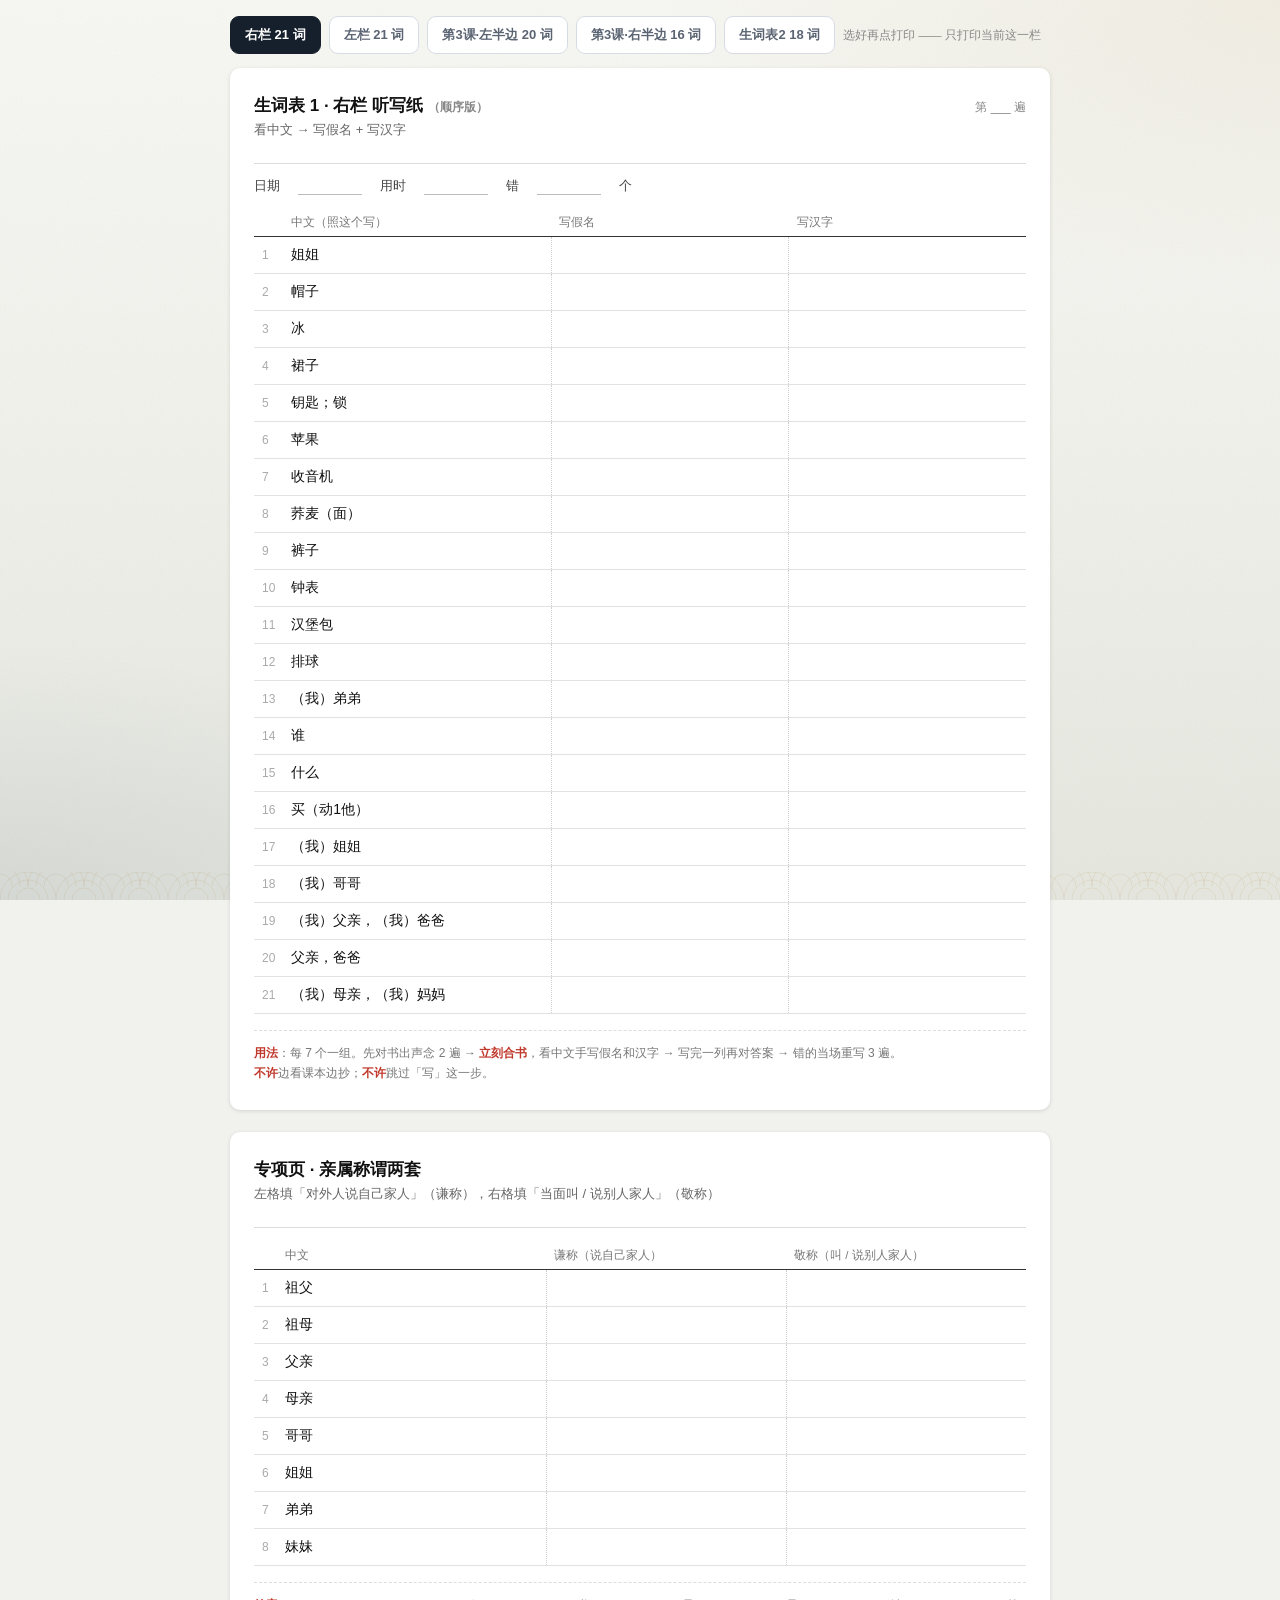
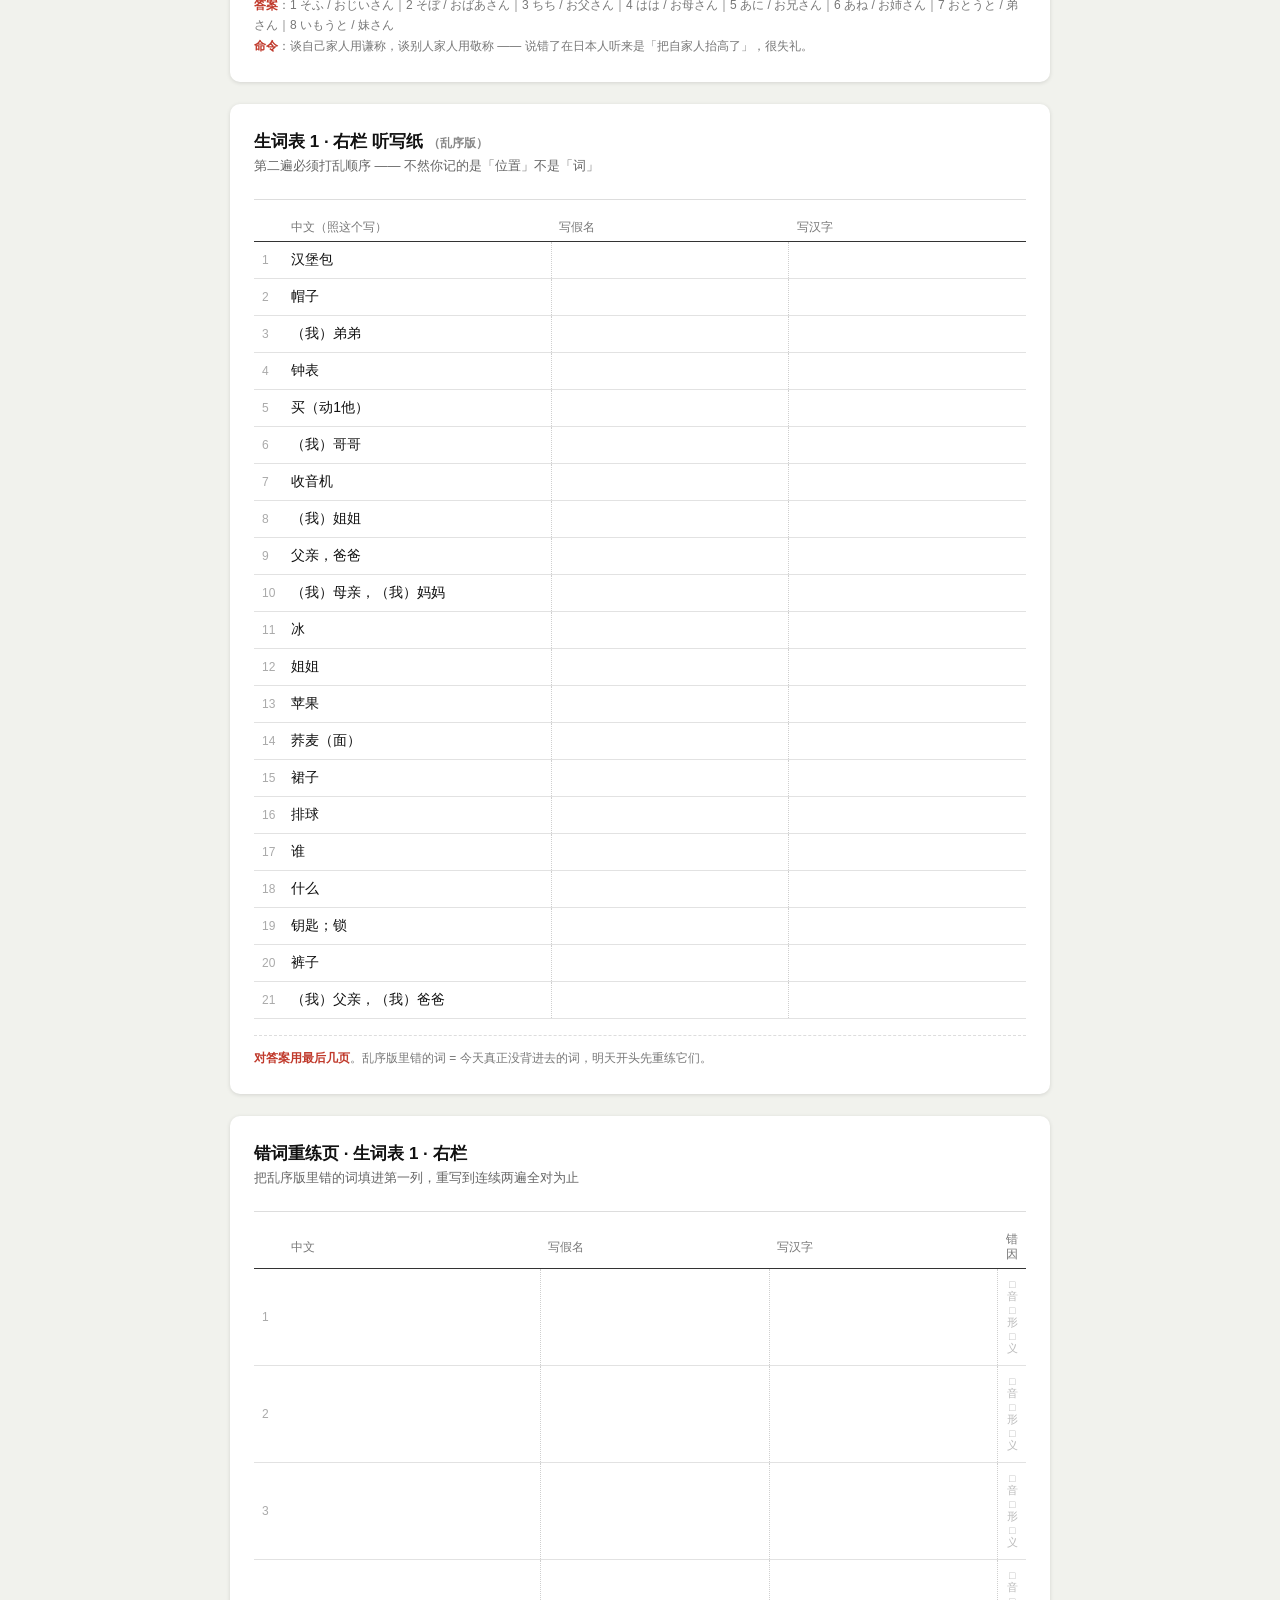
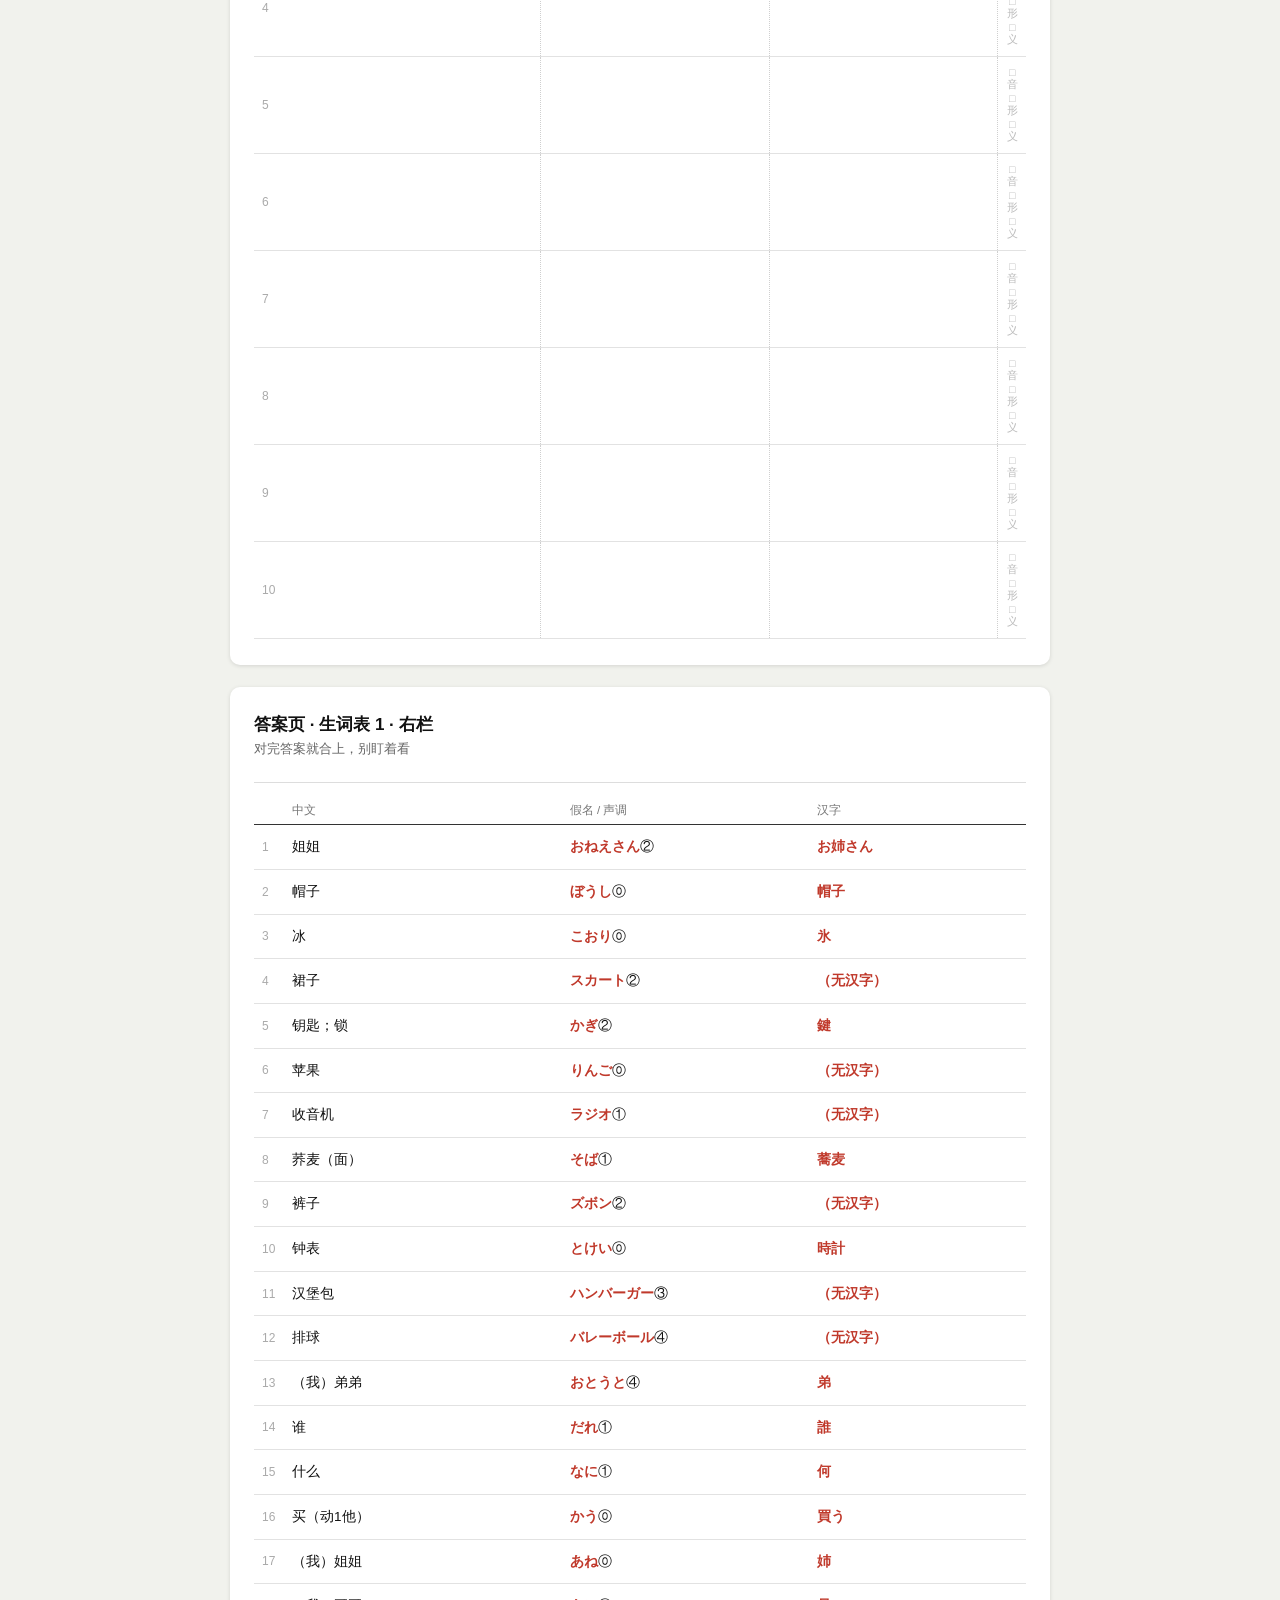
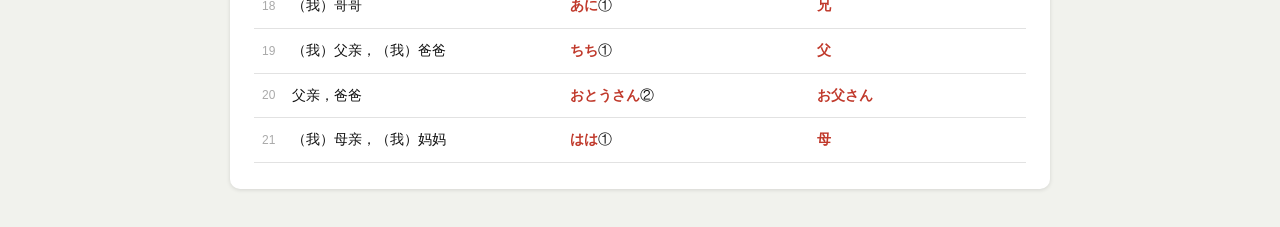
==== commit 7207047a: "大改版：光追富士山场景、和风界面、去掉 emoji、复习计划、五十音图 - fuji.js：WebGL 光线步进地形（软阴影、大气散射、菲涅尔湖面反射、丁达尔光束），   按时段/季节变化；落叶花瓣三" ====
--- a/听写纸.html
+++ b/听写纸.html
@@ -4,7 +4,7 @@
 <meta charset="utf-8">
 <meta name="viewport" content="width=device-width,initial-scale=1">
 <title>日语 听写纸</title>
-<link rel="stylesheet" href="skin.css?v=2">
+<link rel="stylesheet" href="skin.css?v=4">
 <style>
 *{box-sizing:border-box}
 body{margin:0;background:#f4f4f6;color:#111;font-family:-apple-system,"PingFang SC","Noto Sans JP",sans-serif;padding:16px}
@@ -52,9 +52,9 @@
 <div class="bar noprint">
   <button data-c="right" class="on">右栏 21 词</button>
   <button data-c="left">左栏 21 词</button>
-  <button data-c="w3l">📖 第3课·左半边 20 词</button>
-  <button data-c="w3r">📖 第3课·右半边 16 词</button>
-  <button data-c="w2">📚 生词表2 18 词</button>
+  <button data-c="w3l">第3课·左半边 20 词</button>
+  <button data-c="w3r">第3课·右半边 16 词</button>
+  <button data-c="w2">生词表2 18 词</button>
   <span>选好再点打印 —— 只打印当前这一栏</span>
 </div>
 <script>
@@ -473,7 +473,7 @@
 <div class="sheet">
   <div class="hd">
     <div>
-      <h1>📖 第3课·左半边 20 词 听写纸 <span style="font-size:12px;color:#888">（顺序版）</span></h1>
+      <h1>第3课·左半边 20 词 听写纸 <span style="font-size:12px;color:#888">（顺序版）</span></h1>
       <h2>看中文 → 写假名 + 写汉字</h2>
     </div>
     <div class="tag">第 ___ 遍</div>
@@ -509,7 +509,7 @@
 <div class="sheet">
   <div class="hd">
     <div>
-      <h1>📖 第3课·左半边 20 词 听写纸 <span style="font-size:12px;color:#888">（乱序版）</span></h1>
+      <h1>第3课·左半边 20 词 听写纸 <span style="font-size:12px;color:#888">（乱序版）</span></h1>
       <h2>第二遍必须打乱顺序 —— 不然你记的是「位置」不是「词」</h2>
     </div>
   </div>
@@ -542,7 +542,7 @@
 <div class="sheet">
   <div class="hd">
     <div>
-      <h1>错词重练页 · 📖 第3课·左半边 20 词</h1>
+      <h1>错词重练页 · 第3课·左半边 20 词</h1>
       <h2>把乱序版里错的词填进第一列，重写到连续两遍全对为止</h2>
     </div>
   </div>
@@ -564,7 +564,7 @@
 <div class="sheet">
   <div class="hd">
     <div>
-      <h1>答案页 · 📖 第3课·左半边 20 词</h1>
+      <h1>答案页 · 第3课·左半边 20 词</h1>
       <h2>对完答案就合上，别盯着看</h2>
     </div>
   </div>
@@ -599,7 +599,7 @@
 <div class="sheet">
   <div class="hd">
     <div>
-      <h1>📖 第3课·右半边 16 词 听写纸 <span style="font-size:12px;color:#888">（顺序版）</span></h1>
+      <h1>第3课·右半边 16 词 听写纸 <span style="font-size:12px;color:#888">（顺序版）</span></h1>
       <h2>看中文 → 写假名 + 写汉字</h2>
     </div>
     <div class="tag">第 ___ 遍</div>
@@ -631,7 +631,7 @@
 <div class="sheet">
   <div class="hd">
     <div>
-      <h1>📖 第3课·右半边 16 词 听写纸 <span style="font-size:12px;color:#888">（乱序版）</span></h1>
+      <h1>第3课·右半边 16 词 听写纸 <span style="font-size:12px;color:#888">（乱序版）</span></h1>
       <h2>第二遍必须打乱顺序 —— 不然你记的是「位置」不是「词」</h2>
     </div>
   </div>
@@ -660,7 +660,7 @@
 <div class="sheet">
   <div class="hd">
     <div>
-      <h1>错词重练页 · 📖 第3课·右半边 16 词</h1>
+      <h1>错词重练页 · 第3课·右半边 16 词</h1>
       <h2>把乱序版里错的词填进第一列，重写到连续两遍全对为止</h2>
     </div>
   </div>
@@ -682,7 +682,7 @@
 <div class="sheet">
   <div class="hd">
     <div>
-      <h1>答案页 · 📖 第3课·右半边 16 词</h1>
+      <h1>答案页 · 第3课·右半边 16 词</h1>
       <h2>对完答案就合上，别盯着看</h2>
     </div>
   </div>
--- a/skin.css
+++ b/skin.css
@@ -1,88 +1,84 @@
-/* skin.css —— 全站共用皮肤（动态亮色背景 + 玻璃质感 + 统一圆角/强调色）
-   任何页面最后 include 这个文件即可；打印时自动退回纯白。 */
+/* skin.css —— 全站共用皮肤「和風 · 富士」
+   和纸底 + 墨色字 + 朱红强调 + 藍色辅助；明朝体标题；自带深色（夜・藍墨）；打印自动退回纯白。
+   只放「颜色/字体/背景」这类全站通用的东西，各页面自己的组件样式写在页面里。 */
 :root{
-  --ink:#0b1220; --ink2:#5b6473; --ink3:#8b94a3;
-  --blue:#0a84ff; --blue2:#4aa3ff; --green:#0f9f5a; --red:#e5484d; --amber:#c8890a;
-  --r:22px; --hair:rgba(11,18,32,.08);
-  --glass:linear-gradient(165deg,rgba(255,255,255,.84),rgba(255,255,255,.62));
-  --sh:0 1px 1px rgba(255,255,255,.9) inset,0 12px 30px rgba(16,26,44,.10),0 2px 6px rgba(16,26,44,.06);
+  /* 白練（冷调和纸）底 · 墨色字 · 藍为主色 · 金茶点缀 · 朱只用于印章 */
+  --paper:#f1f2ed; --paper2:#e5e7e0; --solid:#fbfbf8; --card:rgba(251,251,248,.93); --card2:rgba(255,255,255,.62);
+  --ink:#1b1e25; --ink2:#4b515d; --ink3:#878d97; --line:rgba(27,30,37,.12);
+  --acc:#1f3a60; --acc2:#2f5487; --accBg:#1f3a60; --accBg2:#33598f; --accSoft:rgba(31,58,96,.09);
+  --shu:#c23b22; --shu2:#d9573c; --shuSoft:rgba(194,59,34,.1);
+  --ai:#1f3a60; --ai2:#2f5487; --aiSoft:rgba(31,58,96,.08);
+  --kin:#a0722a; --matcha:#4a7535; --matchaSoft:rgba(74,117,53,.12); --beni:#b3372f; --beniSoft:rgba(179,55,47,.1);
+  --sakura:#f2b5c3;
+  --r:16px;
+  --sh:0 1px 0 rgba(255,255,255,.7) inset,0 10px 28px rgba(22,32,52,.09),0 2px 6px rgba(22,32,52,.05);
   --ease:cubic-bezier(.32,.72,0,1);
+  --serif:"Hiragino Mincho ProN","Hiragino Mincho Pro","Yu Mincho","YuMincho","Songti SC","STSong","Noto Serif CJK JP","Noto Serif CJK SC","Source Han Serif",serif;
+  --sans:-apple-system,"SF Pro Text","Hiragino Sans","PingFang SC","Noto Sans CJK SC",system-ui,sans-serif;
+  --blue:var(--acc2); --blue2:#4d7bb8; --green:var(--matcha); --red:var(--beni); --amber:var(--kin); --hair:var(--line);
+  --glass:var(--card);
+  color-scheme:light;
 }
-html{background:#f3f7fc}
+html{background:var(--paper)}
 body{background:transparent!important;color:var(--ink)}
-/* —— 会缓慢流动的亮色背景（纯渐变层，零滤镜，性能稳） —— */
+::selection{background:rgba(207,63,40,.22)}
+
+/* —— 和纸底：暖色渐变 + 远处淡淡的青海波 + 纤维噪点（全部静态，零滤镜动画） —— */
 body::before{
-  content:"";position:fixed;inset:-14%;z-index:-2;pointer-events:none;
+  content:"";position:fixed;inset:0;z-index:-2;pointer-events:none;
   background:
-    radial-gradient(42% 36% at 10% 6%, rgba(120,180,255,.55), rgba(120,180,255,0) 62%),
-    radial-gradient(40% 34% at 90% 2%, rgba(255,170,215,.46), rgba(255,170,215,0) 62%),
-    radial-gradient(44% 38% at 6% 94%, rgba(150,240,210,.44), rgba(150,240,210,0) 64%),
-    radial-gradient(42% 36% at 94% 90%, rgba(196,182,255,.44), rgba(196,182,255,0) 62%),
-    linear-gradient(180deg,#fdfeff,#f2f6fc 55%,#edf2fa);
-  animation:skinflow 30s ease-in-out infinite alternate;
+    radial-gradient(70% 45% at 100% 0%, rgba(160,114,42,.08), rgba(160,114,42,0) 70%),
+    radial-gradient(60% 40% at 0% 100%, rgba(31,58,96,.08), rgba(31,58,96,0) 70%),
+    url("data:image/svg+xml;utf8,<svg xmlns='http://www.w3.org/2000/svg' width='56' height='28' viewBox='0 0 56 28'><g fill='none' stroke='%23b08a3e' stroke-opacity='.13' stroke-width='1'><path d='M0 28a28 28 0 0 1 56 0M8 28a20 20 0 0 1 40 0M16 28a12 12 0 0 1 24 0M-28 14a28 28 0 0 1 56 0M-20 14a20 20 0 0 1 40 0M-12 14a12 12 0 0 1 24 0M28 14a28 28 0 0 1 56 0M36 14a20 20 0 0 1 40 0M44 14a12 12 0 0 1 24 0'/></g></svg>") left bottom / 56px 28px repeat-x,
+    linear-gradient(180deg,#f7f8f4,var(--paper) 45%,var(--paper2));
 }
-@keyframes skinflow{from{transform:translate3d(0,0,0) scale(1)}to{transform:translate3d(-2.2%,1.6%,0) scale(1.07)}}
-/* 极淡颗粒（静态，高级感来源） */
 body::after{
-  content:"";position:fixed;inset:0;z-index:-1;pointer-events:none;opacity:.035;
-  background-image:url("data:image/svg+xml;utf8,<svg xmlns='http://www.w3.org/2000/svg' width='120' height='120'><filter id='n'><feTurbulence type='fractalNoise' baseFrequency='.85' numOctaves='2'/></filter><rect width='120' height='120' filter='url(%23n)'/></svg>");
+  content:"";position:fixed;inset:0;z-index:-1;pointer-events:none;opacity:.05;
+  background-image:url("data:image/svg+xml;utf8,<svg xmlns='http://www.w3.org/2000/svg' width='160' height='160'><filter id='n'><feTurbulence type='fractalNoise' baseFrequency='.9' numOctaves='2' stitchTiles='stitch'/><feColorMatrix values='0 0 0 0 .45 0 0 0 0 .32 0 0 0 0 .18 0 0 0 .9 0'/></filter><rect width='160' height='160' filter='url(%23n)'/></svg>");
 }
-/* —— 顶栏：吸顶毛玻璃 —— */
-.top{background:linear-gradient(180deg,rgba(255,255,255,.9),rgba(255,255,255,.68))!important;
-  border-bottom:1px solid var(--hair)!important;box-shadow:0 8px 26px rgba(16,26,44,.06)!important;
-  -webkit-backdrop-filter:blur(24px) saturate(180%);backdrop-filter:blur(24px) saturate(180%)}
-/* —— 大面板 —— */
-.card,.flash,.link,.warn,.ans{background:var(--glass)!important;border:1px solid rgba(255,255,255,.8)!important;
-  border-radius:var(--r)!important;box-shadow:var(--sh)!important}
-/* —— 小元件（带状态守卫：选中/发音中/翻面时不要被这里覆盖） —— */
-.wc:not(.speaking),.chip:not(.on):not(.speaking),.sent:not(.speaking),.pair .side:not(.speaking){
-  background:linear-gradient(172deg,rgba(255,255,255,.9),rgba(255,255,255,.62));
-  border:1px solid rgba(255,255,255,.8);box-shadow:0 6px 18px rgba(16,26,44,.07)}
-/* 选中态（入口页 chips）：后加载的文件必须显式再写一遍，否则会被上面的规则吃掉 */
-.chip.on{background:linear-gradient(160deg,#7c5cff,#4a7cff)!important;color:#fff!important;border-color:transparent!important;
-  box-shadow:0 8px 22px rgba(124,92,255,.4)!important}
-/* 发音中/翻面：保留页面自己的高亮 */
-.wc.speaking,.chip.speaking,.sent.speaking,.pair .side.speaking{border-color:rgba(10,132,255,.55)!important}
-.flash.back{border-color:rgba(10,132,255,.4)!important;background:linear-gradient(165deg,rgba(236,245,255,.95),rgba(255,255,255,.7))!important}
-.warn{background:linear-gradient(165deg,rgba(255,250,236,.92),rgba(255,246,228,.8))!important;border-color:rgba(255,224,163,.7)!important}
-/* —— 按钮与开关 —— */
-button.act{border-radius:15px!important;font-family:inherit}
-button.primary{background:linear-gradient(180deg,var(--blue2),var(--blue))!important;color:#fff!important;
-  box-shadow:0 10px 24px rgba(10,132,255,.32)!important}
-button.ghost{background:linear-gradient(165deg,rgba(255,255,255,.86),rgba(255,255,255,.62))!important;color:var(--ink)!important;
-  border:1px solid rgba(255,255,255,.85)!important}
-.play{background:linear-gradient(180deg,#2b3a4f,#16202c)!important;color:#fff!important;border-radius:18px!important}
-.ch.on{background:linear-gradient(180deg,#27364b,#16202c)!important;color:#fff!important;border-color:transparent!important}
-.tg.on{background:linear-gradient(180deg,rgba(10,132,255,.16),rgba(10,132,255,.1))!important;color:#0a63c8!important;
-  border-color:rgba(10,132,255,.28)!important}
-.bar-h{background:rgba(118,130,152,.16)!important;border-radius:3px!important}
-.bar-h>i{background:linear-gradient(90deg,var(--blue2),var(--blue))!important}
-/* —— 输入/滑块 —— */
-input[type=range]{accent-color:var(--blue)}
-/* —— 打印：必须纯白，别把省钱 → 省墨搞砸 —— */
+
+/* —— 环境音悬浮按钮换成和风（ambient.js 自带样式，这里用更高优先级覆盖） —— */
+html #ambBtn{color:var(--ink)!important;background:var(--card)!important;border:1px solid var(--line)!important;box-shadow:0 10px 26px rgba(80,52,22,.18)!important;
+  -webkit-backdrop-filter:none!important;backdrop-filter:none!important}
+html #ambBtn.on{background:var(--accSoft)!important;color:var(--acc)!important;border-color:rgba(31,58,96,.3)!important}
+html #ambSheet{background:rgba(255,251,244,.98)!important;border:1px solid var(--line)!important;-webkit-backdrop-filter:none!important;backdrop-filter:none!important;
+  box-shadow:0 20px 50px rgba(80,52,22,.22)!important}
+html .amb-hd{color:var(--ink)!important;font-family:var(--serif)}
+html .amb-chips button{background:rgba(255,255,255,.7)!important;color:var(--ink2)!important;border-color:var(--line)!important}
+html .amb-chips button.on{background:var(--accBg)!important;color:#fff!important;border-color:transparent!important}
+html .amb-vol input{accent-color:var(--shu)}
+
+input[type=range]{accent-color:var(--shu)}
+
+/* —— 打印：纯白，别浪费墨 —— */
 @media print{
   body::before,body::after{display:none!important}
   html,body{background:#fff!important}
 }
-/* —— 深色模式 —— */
+
+/* —— 深色：夜・藍墨 —— */
 @media (prefers-color-scheme:dark){
-  :root{--ink:#f2f5fa;--ink2:#a8b2c2;--ink3:#7f8899;--hair:rgba(255,255,255,.1);
-    --glass:linear-gradient(165deg,rgba(40,46,58,.86),rgba(28,33,44,.7));
-    --sh:0 1px 1px rgba(255,255,255,.05) inset,0 12px 30px rgba(0,0,0,.45)}
-  html{background:#0e1218}
+  :root:not([data-theme="light"]){
+    --paper:#0d1320; --paper2:#090e18; --solid:#161e2e; --card:rgba(22,30,46,.93); --card2:rgba(34,44,64,.6);
+    --ink:#ece8df; --ink2:#b3ada2; --ink3:#7d7870; --line:rgba(236,232,223,.11);
+    --acc:#9ab8e6; --acc2:#b4cbef; --accBg:#35598f; --accBg2:#4670ab; --accSoft:rgba(154,184,230,.12);
+    --shu:#ff6a4d; --shu2:#ff8a6e; --shuSoft:rgba(255,106,77,.14);
+    --ai:#9ab8e6; --ai2:#9ab8e6; --aiSoft:rgba(154,184,230,.12);
+    --kin:#d9b566; --matcha:#8cc47a; --matchaSoft:rgba(140,196,122,.14); --beni:#ff7b7b; --beniSoft:rgba(255,123,123,.13);
+    --sh:0 1px 0 rgba(255,255,255,.04) inset,0 12px 30px rgba(0,0,0,.45);
+    --blue2:#a9c6ef;
+    color-scheme:dark;
+  }
   body::before{
     background:
-      radial-gradient(42% 36% at 10% 6%, rgba(48,92,160,.55), rgba(48,92,160,0) 62%),
-      radial-gradient(40% 34% at 90% 2%, rgba(140,60,120,.42), rgba(140,60,120,0) 62%),
-      radial-gradient(44% 38% at 6% 94%, rgba(30,110,95,.4), rgba(30,110,95,0) 64%),
-      linear-gradient(180deg,#0e1218,#131922 55%,#0f141b)}
-  body::after{opacity:.05}
-  .top{background:linear-gradient(180deg,rgba(16,20,27,.92),rgba(16,20,27,.7))!important;border-bottom-color:rgba(255,255,255,.08)!important}
-  .wc:not(.speaking),.chip:not(.on):not(.speaking),.sent:not(.speaking),.pair .side:not(.speaking){
-    background:linear-gradient(172deg,rgba(48,55,68,.85),rgba(34,40,52,.7));border-color:rgba(255,255,255,.1)}
-  .chip.on{background:linear-gradient(160deg,#8b6bff,#4a7cff)!important;color:#fff!important}
-  .warn{background:linear-gradient(165deg,rgba(70,58,22,.7),rgba(56,46,18,.55))!important;color:#e8d59a!important;border-color:rgba(255,224,163,.25)!important}
-  button.ghost{background:linear-gradient(165deg,rgba(60,68,84,.75),rgba(44,51,64,.6))!important;color:var(--ink)!important;border-color:rgba(255,255,255,.12)!important}
-  .ch.on{background:linear-gradient(180deg,#e9eef7,#cdd6e4)!important;color:#12161d!important}
-  .tg.on{background:linear-gradient(180deg,rgba(10,132,255,.3),rgba(10,132,255,.2))!important;color:#9ecbff!important}
+      radial-gradient(70% 45% at 100% 0%, rgba(90,110,170,.16), rgba(90,110,170,0) 70%),
+      radial-gradient(60% 40% at 0% 100%, rgba(53,96,154,.22), rgba(53,96,154,0) 70%),
+      url("data:image/svg+xml;utf8,<svg xmlns='http://www.w3.org/2000/svg' width='56' height='28' viewBox='0 0 56 28'><g fill='none' stroke='%23d9b566' stroke-opacity='.09' stroke-width='1'><path d='M0 28a28 28 0 0 1 56 0M8 28a20 20 0 0 1 40 0M16 28a12 12 0 0 1 24 0M-28 14a28 28 0 0 1 56 0M-20 14a20 20 0 0 1 40 0M-12 14a12 12 0 0 1 24 0M28 14a28 28 0 0 1 56 0M36 14a20 20 0 0 1 40 0M44 14a12 12 0 0 1 24 0'/></g></svg>") left bottom / 56px 28px repeat-x,
+      linear-gradient(180deg,#121a2a,var(--paper) 45%,var(--paper2));
+  }
+  body::after{opacity:.035}
+  html #ambSheet{background:rgba(22,29,44,.98)!important}
+  html .amb-chips button{background:rgba(255,255,255,.06)!important}
+  html .amb-chips button.on{background:#e9e1d2!important;color:#141a26!important}
 }
+@media (prefers-reduced-motion:reduce){*{animation:none!important;transition:none!important}}
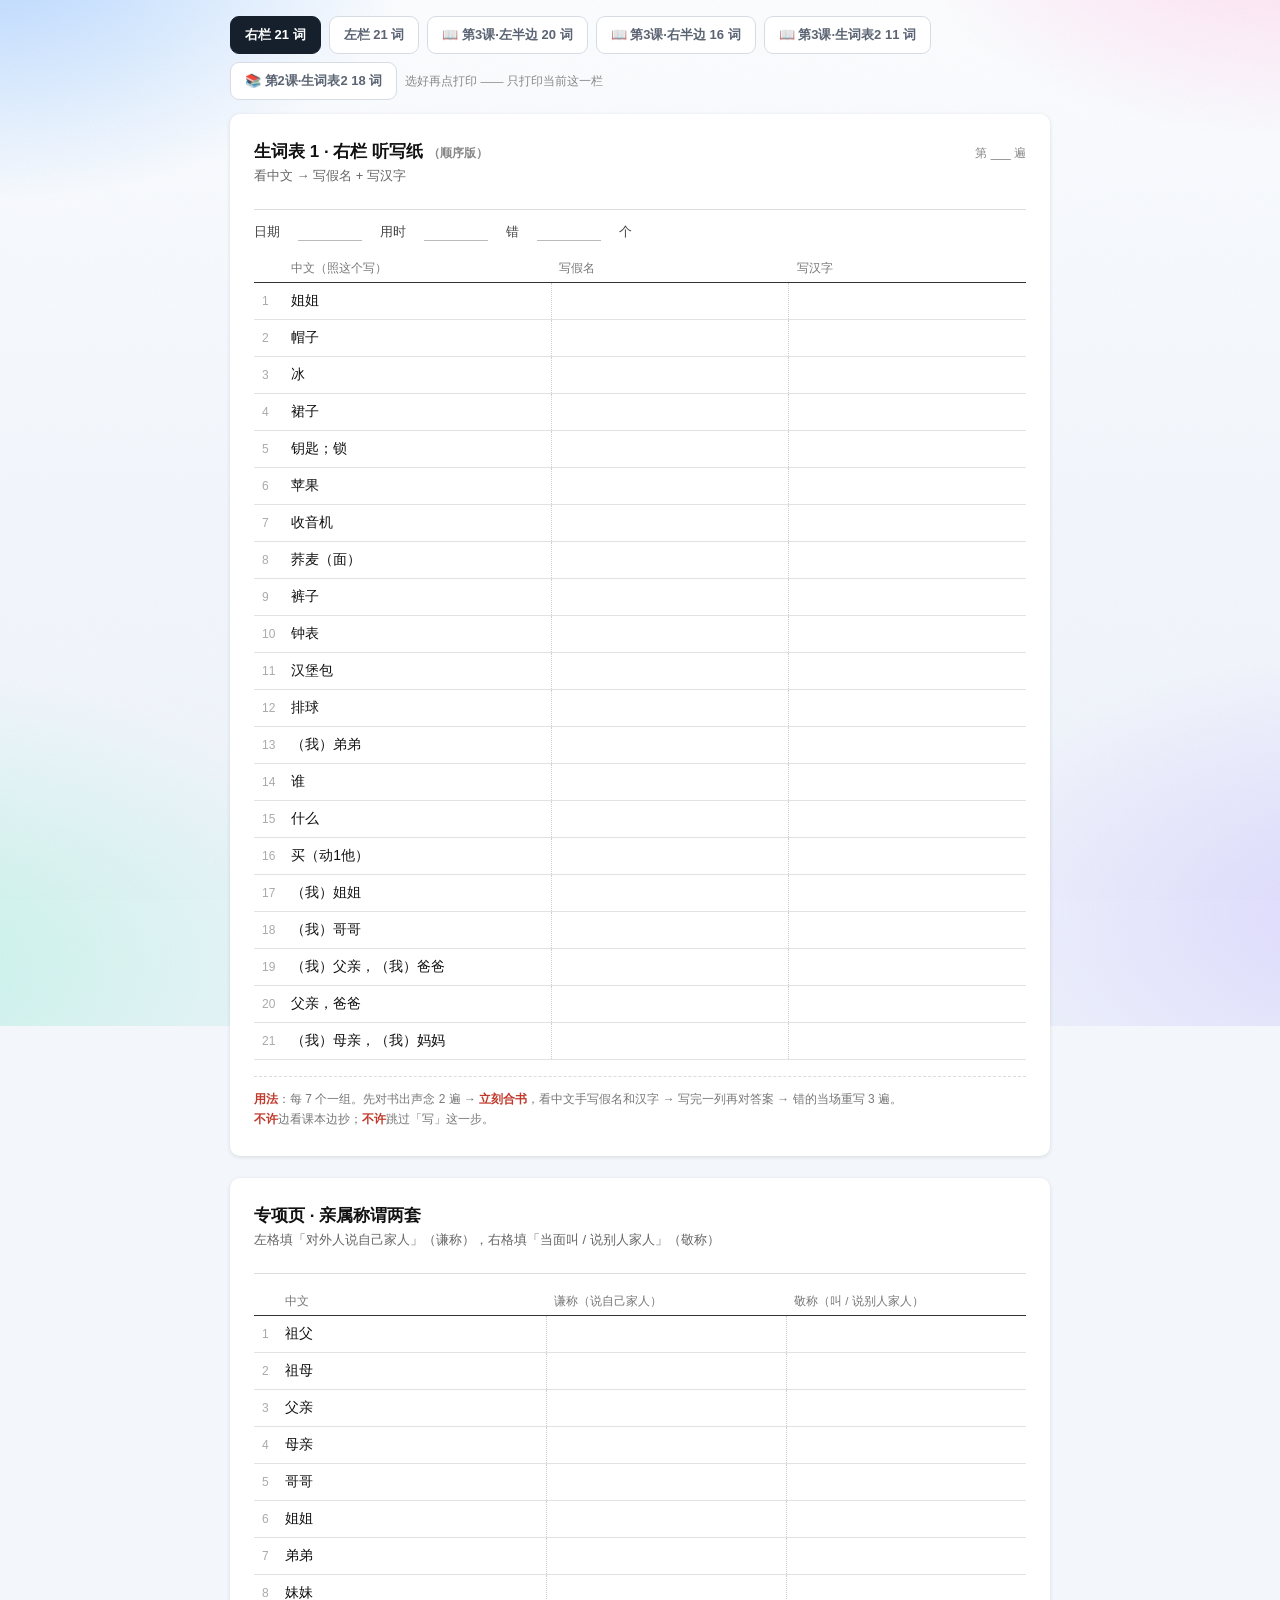
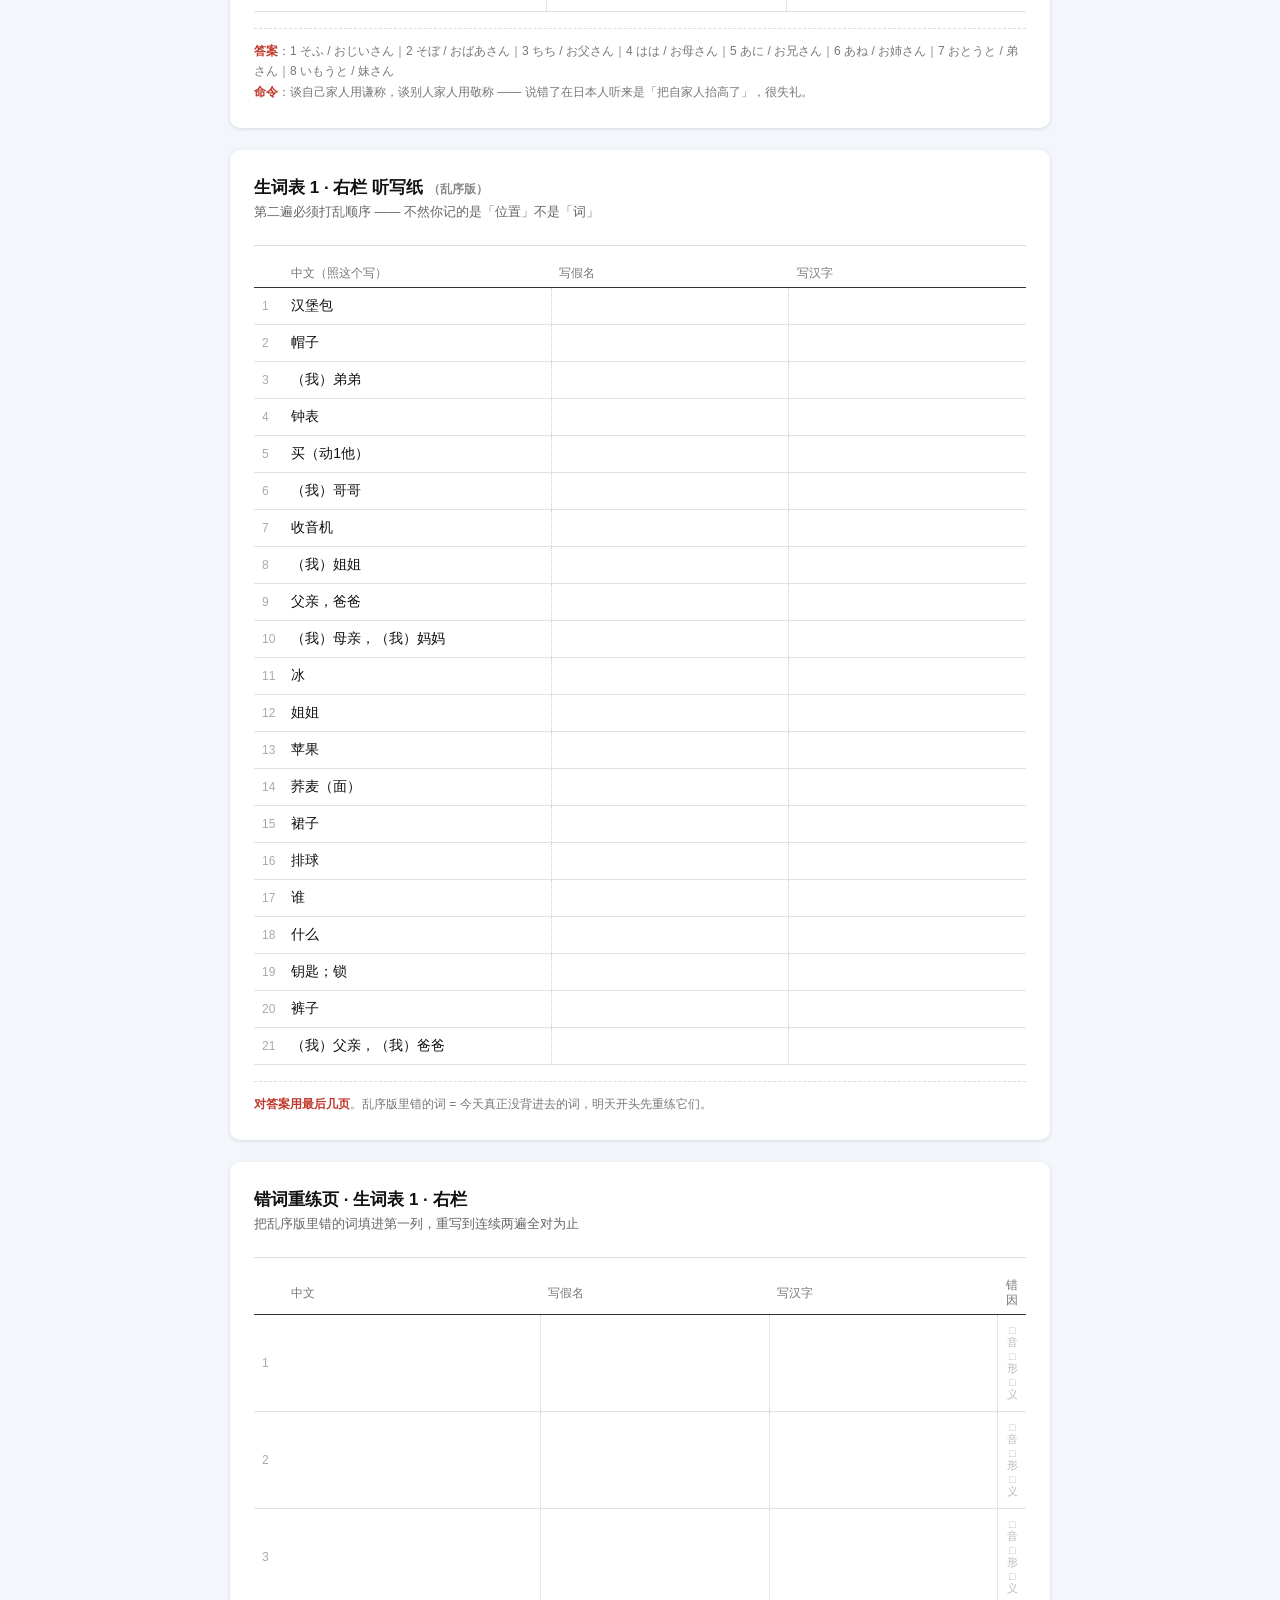
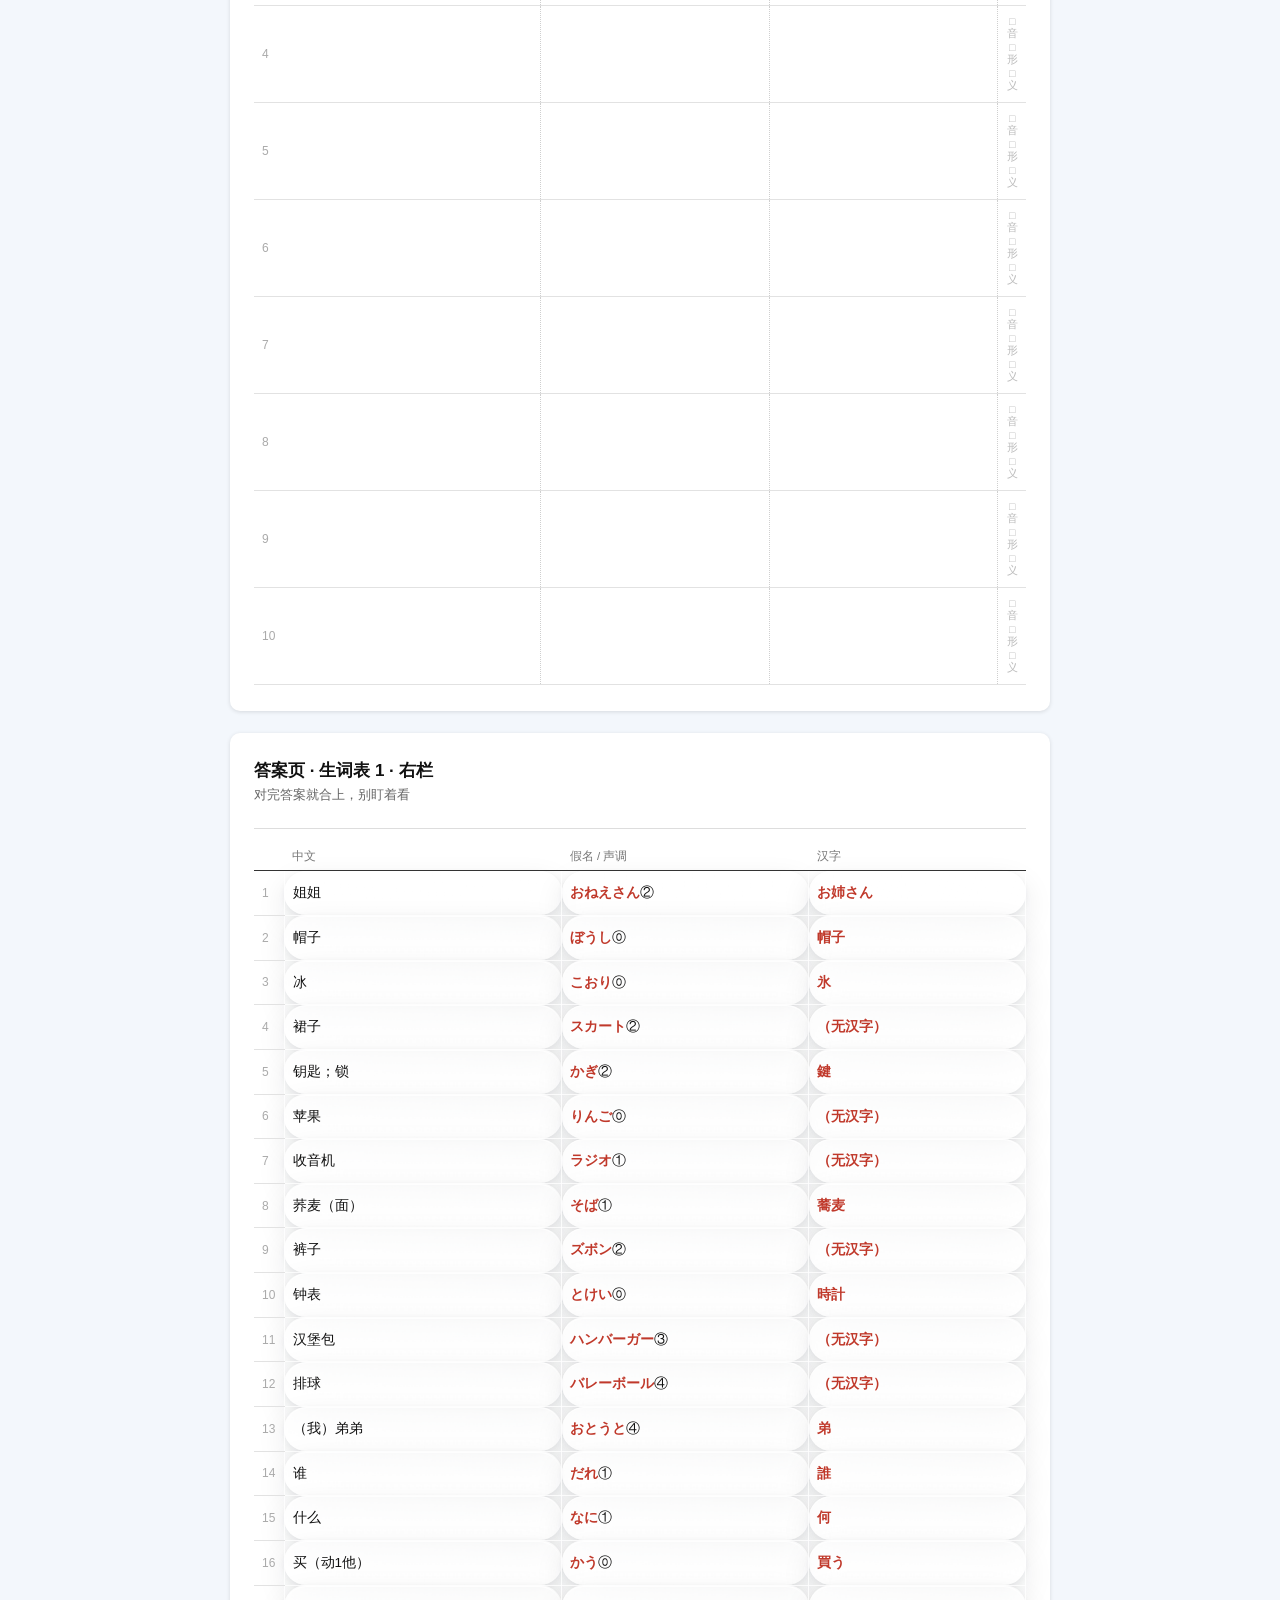
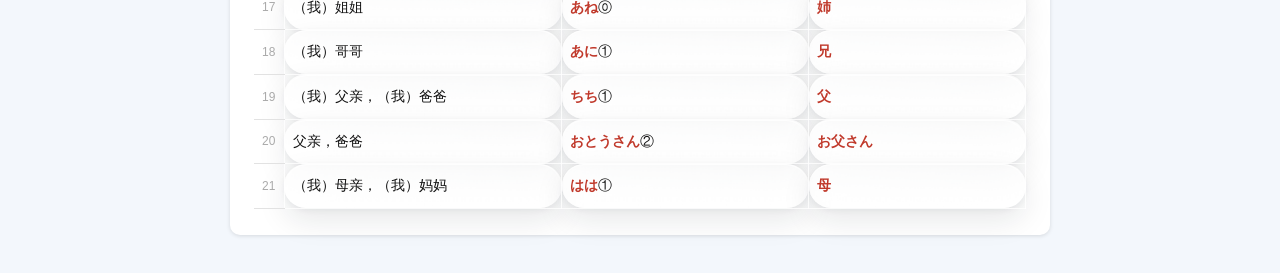
==== commit 49e4d974: "新增 第3课·生词表2 11 词（にんじん〜ピアノ）+ 音频 09-29 08:05" ====
--- a/听写纸.html
+++ b/听写纸.html
@@ -4,7 +4,7 @@
 <meta charset="utf-8">
 <meta name="viewport" content="width=device-width,initial-scale=1">
 <title>日语 听写纸</title>
-<link rel="stylesheet" href="skin.css?v=4">
+<link rel="stylesheet" href="skin.css?v=2">
 <style>
 *{box-sizing:border-box}
 body{margin:0;background:#f4f4f6;color:#111;font-family:-apple-system,"PingFang SC","Noto Sans JP",sans-serif;padding:16px}
@@ -52,9 +52,10 @@
 <div class="bar noprint">
   <button data-c="right" class="on">右栏 21 词</button>
   <button data-c="left">左栏 21 词</button>
-  <button data-c="w3l">第3课·左半边 20 词</button>
-  <button data-c="w3r">第3课·右半边 16 词</button>
-  <button data-c="w2">生词表2 18 词</button>
+  <button data-c="w3l">📖 第3课·左半边 20 词</button>
+  <button data-c="w3r">📖 第3课·右半边 16 词</button>
+  <button data-c="w3b">📖 第3课·生词表2 11 词</button>
+  <button data-c="w2">📚 第2课·生词表2 18 词</button>
   <span>选好再点打印 —— 只打印当前这一栏</span>
 </div>
 <script>
@@ -353,7 +354,7 @@
 <div class="sheet">
   <div class="hd">
     <div>
-      <h1>生词表 2 听写纸 <span style="font-size:12px;color:#888">（顺序版）</span></h1>
+      <h1>第2课·生词表2 听写纸 <span style="font-size:12px;color:#888">（顺序版）</span></h1>
       <h2>看中文 → 写假名 + 写汉字</h2>
     </div>
     <div class="tag">第 ___ 遍</div>
@@ -387,7 +388,7 @@
 <div class="sheet">
   <div class="hd">
     <div>
-      <h1>生词表 2 听写纸 <span style="font-size:12px;color:#888">（乱序版）</span></h1>
+      <h1>第2课·生词表2 听写纸 <span style="font-size:12px;color:#888">（乱序版）</span></h1>
       <h2>第二遍必须打乱顺序 —— 不然你记的是「位置」不是「词」</h2>
     </div>
   </div>
@@ -418,7 +419,7 @@
 <div class="sheet">
   <div class="hd">
     <div>
-      <h1>错词重练页 · 生词表 2</h1>
+      <h1>错词重练页 · 第2课·生词表2</h1>
       <h2>把乱序版里错的词填进第一列，重写到连续两遍全对为止</h2>
     </div>
   </div>
@@ -440,7 +441,7 @@
 <div class="sheet">
   <div class="hd">
     <div>
-      <h1>答案页 · 生词表 2</h1>
+      <h1>答案页 · 第2课·生词表2</h1>
       <h2>对完答案就合上，别盯着看</h2>
     </div>
   </div>
@@ -473,7 +474,7 @@
 <div class="sheet">
   <div class="hd">
     <div>
-      <h1>第3课·左半边 20 词 听写纸 <span style="font-size:12px;color:#888">（顺序版）</span></h1>
+      <h1>📖 第3课·左半边 20 词 听写纸 <span style="font-size:12px;color:#888">（顺序版）</span></h1>
       <h2>看中文 → 写假名 + 写汉字</h2>
     </div>
     <div class="tag">第 ___ 遍</div>
@@ -509,7 +510,7 @@
 <div class="sheet">
   <div class="hd">
     <div>
-      <h1>第3课·左半边 20 词 听写纸 <span style="font-size:12px;color:#888">（乱序版）</span></h1>
+      <h1>📖 第3课·左半边 20 词 听写纸 <span style="font-size:12px;color:#888">（乱序版）</span></h1>
       <h2>第二遍必须打乱顺序 —— 不然你记的是「位置」不是「词」</h2>
     </div>
   </div>
@@ -542,7 +543,7 @@
 <div class="sheet">
   <div class="hd">
     <div>
-      <h1>错词重练页 · 第3课·左半边 20 词</h1>
+      <h1>错词重练页 · 📖 第3课·左半边 20 词</h1>
       <h2>把乱序版里错的词填进第一列，重写到连续两遍全对为止</h2>
     </div>
   </div>
@@ -564,7 +565,7 @@
 <div class="sheet">
   <div class="hd">
     <div>
-      <h1>答案页 · 第3课·左半边 20 词</h1>
+      <h1>答案页 · 📖 第3课·左半边 20 词</h1>
       <h2>对完答案就合上，别盯着看</h2>
     </div>
   </div>
@@ -599,7 +600,7 @@
 <div class="sheet">
   <div class="hd">
     <div>
-      <h1>第3课·右半边 16 词 听写纸 <span style="font-size:12px;color:#888">（顺序版）</span></h1>
+      <h1>📖 第3课·右半边 16 词 听写纸 <span style="font-size:12px;color:#888">（顺序版）</span></h1>
       <h2>看中文 → 写假名 + 写汉字</h2>
     </div>
     <div class="tag">第 ___ 遍</div>
@@ -631,7 +632,7 @@
 <div class="sheet">
   <div class="hd">
     <div>
-      <h1>第3课·右半边 16 词 听写纸 <span style="font-size:12px;color:#888">（乱序版）</span></h1>
+      <h1>📖 第3课·右半边 16 词 听写纸 <span style="font-size:12px;color:#888">（乱序版）</span></h1>
       <h2>第二遍必须打乱顺序 —— 不然你记的是「位置」不是「词」</h2>
     </div>
   </div>
@@ -660,7 +661,7 @@
 <div class="sheet">
   <div class="hd">
     <div>
-      <h1>错词重练页 · 第3课·右半边 16 词</h1>
+      <h1>错词重练页 · 📖 第3课·右半边 16 词</h1>
       <h2>把乱序版里错的词填进第一列，重写到连续两遍全对为止</h2>
     </div>
   </div>
@@ -682,7 +683,7 @@
 <div class="sheet">
   <div class="hd">
     <div>
-      <h1>答案页 · 第3课·右半边 16 词</h1>
+      <h1>答案页 · 📖 第3课·右半边 16 词</h1>
       <h2>对完答案就合上，别盯着看</h2>
     </div>
   </div>
@@ -708,5 +709,104 @@
 </div>
 
 </div>
+<div class="col hide" id="col-w3b">
+
+<div class="sheet">
+  <div class="hd">
+    <div>
+      <h1>📖 第3课·生词表2 11 词 听写纸 <span style="font-size:12px;color:#888">（顺序版）</span></h1>
+      <h2>看中文 → 写假名 + 写汉字</h2>
+    </div>
+    <div class="tag">第 ___ 遍</div>
+  </div>
+  <div class="line">日期<span></span> 用时<span></span> 错<span></span>个</div>
+  <table>
+    <thead><tr><th></th><th>中文（照这个写）</th><th>写假名</th><th>写汉字</th></tr></thead>
+    <tbody><tr><td class="no">1</td><td class="zh">胡萝卜</td><td class="w"></td><td class="hz"></td></tr>
+<tr><td class="no">2</td><td class="zh">跑步，慢跑</td><td class="w"></td><td class="hz"></td></tr>
+<tr><td class="no">3</td><td class="zh">下午</td><td class="w"></td><td class="hz"></td></tr>
+<tr><td class="no">4</td><td class="zh">用餐</td><td class="w"></td><td class="hz"></td></tr>
+<tr><td class="no">5</td><td class="zh">自习</td><td class="w"></td><td class="hz"></td></tr>
+<tr><td class="no">6</td><td class="zh">中国人</td><td class="w"></td><td class="hz"></td></tr>
+<tr><td class="no">7</td><td class="zh">旁边；邻居</td><td class="w"></td><td class="hz"></td></tr>
+<tr><td class="no">8</td><td class="zh">橘子，柑橘</td><td class="w"></td><td class="hz"></td></tr>
+<tr><td class="no">9</td><td class="zh">柿子</td><td class="w"></td><td class="hz"></td></tr>
+<tr><td class="no">10</td><td class="zh">巧克力</td><td class="w"></td><td class="hz"></td></tr>
+<tr><td class="no">11</td><td class="zh">钢琴</td><td class="w"></td><td class="hz"></td></tr></tbody>
+  </table>
+  <div class="tip"><b>用法</b>：每 7 个一组。先对书出声念 2 遍 → <b>立刻合书</b>，看中文手写假名和汉字 → 写完一列再对答案 → 错的当场重写 3 遍。<br>
+  <b>不许</b>边看课本边抄；<b>不许</b>跳过「写」这一步。</div>
+</div>
+
+<div class="sheet">
+  <div class="hd">
+    <div>
+      <h1>📖 第3课·生词表2 11 词 听写纸 <span style="font-size:12px;color:#888">（乱序版）</span></h1>
+      <h2>第二遍必须打乱顺序 —— 不然你记的是「位置」不是「词」</h2>
+    </div>
+  </div>
+  <table>
+    <thead><tr><th></th><th>中文（照这个写）</th><th>写假名</th><th>写汉字</th></tr></thead>
+    <tbody><tr><td class="no">1</td><td class="zh">下午</td><td class="w"></td><td class="hz"></td></tr>
+<tr><td class="no">2</td><td class="zh">橘子，柑橘</td><td class="w"></td><td class="hz"></td></tr>
+<tr><td class="no">3</td><td class="zh">用餐</td><td class="w"></td><td class="hz"></td></tr>
+<tr><td class="no">4</td><td class="zh">胡萝卜</td><td class="w"></td><td class="hz"></td></tr>
+<tr><td class="no">5</td><td class="zh">自习</td><td class="w"></td><td class="hz"></td></tr>
+<tr><td class="no">6</td><td class="zh">旁边；邻居</td><td class="w"></td><td class="hz"></td></tr>
+<tr><td class="no">7</td><td class="zh">中国人</td><td class="w"></td><td class="hz"></td></tr>
+<tr><td class="no">8</td><td class="zh">巧克力</td><td class="w"></td><td class="hz"></td></tr>
+<tr><td class="no">9</td><td class="zh">钢琴</td><td class="w"></td><td class="hz"></td></tr>
+<tr><td class="no">10</td><td class="zh">柿子</td><td class="w"></td><td class="hz"></td></tr>
+<tr><td class="no">11</td><td class="zh">跑步，慢跑</td><td class="w"></td><td class="hz"></td></tr></tbody>
+  </table>
+  <div class="tip"><b>对答案用最后几页</b>。乱序版里错的词 = 今天真正没背进去的词，明天开头先重练它们。</div>
+</div>
+
+<div class="sheet">
+  <div class="hd">
+    <div>
+      <h1>错词重练页 · 📖 第3课·生词表2 11 词</h1>
+      <h2>把乱序版里错的词填进第一列，重写到连续两遍全对为止</h2>
+    </div>
+  </div>
+  <table>
+    <thead><tr><th></th><th>中文</th><th>写假名</th><th>写汉字</th><th>错因</th></tr></thead>
+    <tbody><tr><td class="no">1</td><td class="zh"></td><td class="w"></td><td class="hz"></td><td class="why">□音 □形 □义</td></tr>
+<tr><td class="no">2</td><td class="zh"></td><td class="w"></td><td class="hz"></td><td class="why">□音 □形 □义</td></tr>
+<tr><td class="no">3</td><td class="zh"></td><td class="w"></td><td class="hz"></td><td class="why">□音 □形 □义</td></tr>
+<tr><td class="no">4</td><td class="zh"></td><td class="w"></td><td class="hz"></td><td class="why">□音 □形 □义</td></tr>
+<tr><td class="no">5</td><td class="zh"></td><td class="w"></td><td class="hz"></td><td class="why">□音 □形 □义</td></tr>
+<tr><td class="no">6</td><td class="zh"></td><td class="w"></td><td class="hz"></td><td class="why">□音 □形 □义</td></tr>
+<tr><td class="no">7</td><td class="zh"></td><td class="w"></td><td class="hz"></td><td class="why">□音 □形 □义</td></tr>
+<tr><td class="no">8</td><td class="zh"></td><td class="w"></td><td class="hz"></td><td class="why">□音 □形 □义</td></tr>
+<tr><td class="no">9</td><td class="zh"></td><td class="w"></td><td class="hz"></td><td class="why">□音 □形 □义</td></tr>
+<tr><td class="no">10</td><td class="zh"></td><td class="w"></td><td class="hz"></td><td class="why">□音 □形 □义</td></tr></tbody>
+  </table>
+</div>
+
+<div class="sheet">
+  <div class="hd">
+    <div>
+      <h1>答案页 · 📖 第3课·生词表2 11 词</h1>
+      <h2>对完答案就合上，别盯着看</h2>
+    </div>
+  </div>
+  <table>
+    <thead><tr><th></th><th>中文</th><th>假名 / 声调</th><th>汉字</th></tr></thead>
+    <tbody><tr><td class="no">1</td><td class="ans" style="width:36%">胡萝卜</td><td class="ans" style="width:32%"><b>にんじん</b>⓪</td><td class="ans"><b>人参</b></td></tr>
+<tr><td class="no">2</td><td class="ans" style="width:36%">跑步，慢跑</td><td class="ans" style="width:32%"><b>ジョギング</b>⓪</td><td class="ans"><b>（无汉字）</b></td></tr>
+<tr><td class="no">3</td><td class="ans" style="width:36%">下午</td><td class="ans" style="width:32%"><b>ごご</b>①</td><td class="ans"><b>午後</b></td></tr>
+<tr><td class="no">4</td><td class="ans" style="width:36%">用餐</td><td class="ans" style="width:32%"><b>しょくじ</b>⓪</td><td class="ans"><b>食事</b></td></tr>
+<tr><td class="no">5</td><td class="ans" style="width:36%">自习</td><td class="ans" style="width:32%"><b>じしゅう</b>⓪</td><td class="ans"><b>自習</b></td></tr>
+<tr><td class="no">6</td><td class="ans" style="width:36%">中国人</td><td class="ans" style="width:32%"><b>ちゅうごくじん</b>④</td><td class="ans"><b>中国人</b></td></tr>
+<tr><td class="no">7</td><td class="ans" style="width:36%">旁边；邻居</td><td class="ans" style="width:32%"><b>となり</b>⓪</td><td class="ans"><b>隣</b></td></tr>
+<tr><td class="no">8</td><td class="ans" style="width:36%">橘子，柑橘</td><td class="ans" style="width:32%"><b>みかん</b>①</td><td class="ans"><b>（无汉字）</b></td></tr>
+<tr><td class="no">9</td><td class="ans" style="width:36%">柿子</td><td class="ans" style="width:32%"><b>かき</b>⓪</td><td class="ans"><b>柿</b></td></tr>
+<tr><td class="no">10</td><td class="ans" style="width:36%">巧克力</td><td class="ans" style="width:32%"><b>チョコレート</b>③</td><td class="ans"><b>（无汉字）</b></td></tr>
+<tr><td class="no">11</td><td class="ans" style="width:36%">钢琴</td><td class="ans" style="width:32%"><b>ピアノ</b>⓪</td><td class="ans"><b>（无汉字）</b></td></tr></tbody>
+  </table>
+</div>
+
+</div>
 </body>
 </html>
--- a/skin.css
+++ b/skin.css
@@ -1,84 +1,88 @@
-/* skin.css —— 全站共用皮肤「和風 · 富士」
-   和纸底 + 墨色字 + 朱红强调 + 藍色辅助；明朝体标题；自带深色（夜・藍墨）；打印自动退回纯白。
-   只放「颜色/字体/背景」这类全站通用的东西，各页面自己的组件样式写在页面里。 */
+/* skin.css —— 全站共用皮肤（动态亮色背景 + 玻璃质感 + 统一圆角/强调色）
+   任何页面最后 include 这个文件即可；打印时自动退回纯白。 */
 :root{
-  /* 白練（冷调和纸）底 · 墨色字 · 藍为主色 · 金茶点缀 · 朱只用于印章 */
-  --paper:#f1f2ed; --paper2:#e5e7e0; --solid:#fbfbf8; --card:rgba(251,251,248,.93); --card2:rgba(255,255,255,.62);
-  --ink:#1b1e25; --ink2:#4b515d; --ink3:#878d97; --line:rgba(27,30,37,.12);
-  --acc:#1f3a60; --acc2:#2f5487; --accBg:#1f3a60; --accBg2:#33598f; --accSoft:rgba(31,58,96,.09);
-  --shu:#c23b22; --shu2:#d9573c; --shuSoft:rgba(194,59,34,.1);
-  --ai:#1f3a60; --ai2:#2f5487; --aiSoft:rgba(31,58,96,.08);
-  --kin:#a0722a; --matcha:#4a7535; --matchaSoft:rgba(74,117,53,.12); --beni:#b3372f; --beniSoft:rgba(179,55,47,.1);
-  --sakura:#f2b5c3;
-  --r:16px;
-  --sh:0 1px 0 rgba(255,255,255,.7) inset,0 10px 28px rgba(22,32,52,.09),0 2px 6px rgba(22,32,52,.05);
+  --ink:#0b1220; --ink2:#5b6473; --ink3:#8b94a3;
+  --blue:#0a84ff; --blue2:#4aa3ff; --green:#0f9f5a; --red:#e5484d; --amber:#c8890a;
+  --r:22px; --hair:rgba(11,18,32,.08);
+  --glass:linear-gradient(165deg,rgba(255,255,255,.84),rgba(255,255,255,.62));
+  --sh:0 1px 1px rgba(255,255,255,.9) inset,0 12px 30px rgba(16,26,44,.10),0 2px 6px rgba(16,26,44,.06);
   --ease:cubic-bezier(.32,.72,0,1);
-  --serif:"Hiragino Mincho ProN","Hiragino Mincho Pro","Yu Mincho","YuMincho","Songti SC","STSong","Noto Serif CJK JP","Noto Serif CJK SC","Source Han Serif",serif;
-  --sans:-apple-system,"SF Pro Text","Hiragino Sans","PingFang SC","Noto Sans CJK SC",system-ui,sans-serif;
-  --blue:var(--acc2); --blue2:#4d7bb8; --green:var(--matcha); --red:var(--beni); --amber:var(--kin); --hair:var(--line);
-  --glass:var(--card);
-  color-scheme:light;
 }
-html{background:var(--paper)}
+html{background:#f3f7fc}
 body{background:transparent!important;color:var(--ink)}
-::selection{background:rgba(207,63,40,.22)}
-
-/* —— 和纸底：暖色渐变 + 远处淡淡的青海波 + 纤维噪点（全部静态，零滤镜动画） —— */
+/* —— 会缓慢流动的亮色背景（纯渐变层，零滤镜，性能稳） —— */
 body::before{
-  content:"";position:fixed;inset:0;z-index:-2;pointer-events:none;
+  content:"";position:fixed;inset:-14%;z-index:-2;pointer-events:none;
   background:
-    radial-gradient(70% 45% at 100% 0%, rgba(160,114,42,.08), rgba(160,114,42,0) 70%),
-    radial-gradient(60% 40% at 0% 100%, rgba(31,58,96,.08), rgba(31,58,96,0) 70%),
-    url("data:image/svg+xml;utf8,<svg xmlns='http://www.w3.org/2000/svg' width='56' height='28' viewBox='0 0 56 28'><g fill='none' stroke='%23b08a3e' stroke-opacity='.13' stroke-width='1'><path d='M0 28a28 28 0 0 1 56 0M8 28a20 20 0 0 1 40 0M16 28a12 12 0 0 1 24 0M-28 14a28 28 0 0 1 56 0M-20 14a20 20 0 0 1 40 0M-12 14a12 12 0 0 1 24 0M28 14a28 28 0 0 1 56 0M36 14a20 20 0 0 1 40 0M44 14a12 12 0 0 1 24 0'/></g></svg>") left bottom / 56px 28px repeat-x,
-    linear-gradient(180deg,#f7f8f4,var(--paper) 45%,var(--paper2));
+    radial-gradient(42% 36% at 10% 6%, rgba(120,180,255,.55), rgba(120,180,255,0) 62%),
+    radial-gradient(40% 34% at 90% 2%, rgba(255,170,215,.46), rgba(255,170,215,0) 62%),
+    radial-gradient(44% 38% at 6% 94%, rgba(150,240,210,.44), rgba(150,240,210,0) 64%),
+    radial-gradient(42% 36% at 94% 90%, rgba(196,182,255,.44), rgba(196,182,255,0) 62%),
+    linear-gradient(180deg,#fdfeff,#f2f6fc 55%,#edf2fa);
+  animation:skinflow 30s ease-in-out infinite alternate;
 }
+@keyframes skinflow{from{transform:translate3d(0,0,0) scale(1)}to{transform:translate3d(-2.2%,1.6%,0) scale(1.07)}}
+/* 极淡颗粒（静态，高级感来源） */
 body::after{
-  content:"";position:fixed;inset:0;z-index:-1;pointer-events:none;opacity:.05;
-  background-image:url("data:image/svg+xml;utf8,<svg xmlns='http://www.w3.org/2000/svg' width='160' height='160'><filter id='n'><feTurbulence type='fractalNoise' baseFrequency='.9' numOctaves='2' stitchTiles='stitch'/><feColorMatrix values='0 0 0 0 .45 0 0 0 0 .32 0 0 0 0 .18 0 0 0 .9 0'/></filter><rect width='160' height='160' filter='url(%23n)'/></svg>");
+  content:"";position:fixed;inset:0;z-index:-1;pointer-events:none;opacity:.035;
+  background-image:url("data:image/svg+xml;utf8,<svg xmlns='http://www.w3.org/2000/svg' width='120' height='120'><filter id='n'><feTurbulence type='fractalNoise' baseFrequency='.85' numOctaves='2'/></filter><rect width='120' height='120' filter='url(%23n)'/></svg>");
 }
-
-/* —— 环境音悬浮按钮换成和风（ambient.js 自带样式，这里用更高优先级覆盖） —— */
-html #ambBtn{color:var(--ink)!important;background:var(--card)!important;border:1px solid var(--line)!important;box-shadow:0 10px 26px rgba(80,52,22,.18)!important;
-  -webkit-backdrop-filter:none!important;backdrop-filter:none!important}
-html #ambBtn.on{background:var(--accSoft)!important;color:var(--acc)!important;border-color:rgba(31,58,96,.3)!important}
-html #ambSheet{background:rgba(255,251,244,.98)!important;border:1px solid var(--line)!important;-webkit-backdrop-filter:none!important;backdrop-filter:none!important;
-  box-shadow:0 20px 50px rgba(80,52,22,.22)!important}
-html .amb-hd{color:var(--ink)!important;font-family:var(--serif)}
-html .amb-chips button{background:rgba(255,255,255,.7)!important;color:var(--ink2)!important;border-color:var(--line)!important}
-html .amb-chips button.on{background:var(--accBg)!important;color:#fff!important;border-color:transparent!important}
-html .amb-vol input{accent-color:var(--shu)}
-
-input[type=range]{accent-color:var(--shu)}
-
-/* —— 打印：纯白，别浪费墨 —— */
+/* —— 顶栏：吸顶毛玻璃 —— */
+.top{background:linear-gradient(180deg,rgba(255,255,255,.9),rgba(255,255,255,.68))!important;
+  border-bottom:1px solid var(--hair)!important;box-shadow:0 8px 26px rgba(16,26,44,.06)!important;
+  -webkit-backdrop-filter:blur(24px) saturate(180%);backdrop-filter:blur(24px) saturate(180%)}
+/* —— 大面板 —— */
+.card,.flash,.link,.warn,.ans{background:var(--glass)!important;border:1px solid rgba(255,255,255,.8)!important;
+  border-radius:var(--r)!important;box-shadow:var(--sh)!important}
+/* —— 小元件（带状态守卫：选中/发音中/翻面时不要被这里覆盖） —— */
+.wc:not(.speaking),.chip:not(.on):not(.speaking),.sent:not(.speaking),.pair .side:not(.speaking){
+  background:linear-gradient(172deg,rgba(255,255,255,.9),rgba(255,255,255,.62));
+  border:1px solid rgba(255,255,255,.8);box-shadow:0 6px 18px rgba(16,26,44,.07)}
+/* 选中态（入口页 chips）：后加载的文件必须显式再写一遍，否则会被上面的规则吃掉 */
+.chip.on{background:linear-gradient(160deg,#7c5cff,#4a7cff)!important;color:#fff!important;border-color:transparent!important;
+  box-shadow:0 8px 22px rgba(124,92,255,.4)!important}
+/* 发音中/翻面：保留页面自己的高亮 */
+.wc.speaking,.chip.speaking,.sent.speaking,.pair .side.speaking{border-color:rgba(10,132,255,.55)!important}
+.flash.back{border-color:rgba(10,132,255,.4)!important;background:linear-gradient(165deg,rgba(236,245,255,.95),rgba(255,255,255,.7))!important}
+.warn{background:linear-gradient(165deg,rgba(255,250,236,.92),rgba(255,246,228,.8))!important;border-color:rgba(255,224,163,.7)!important}
+/* —— 按钮与开关 —— */
+button.act{border-radius:15px!important;font-family:inherit}
+button.primary{background:linear-gradient(180deg,var(--blue2),var(--blue))!important;color:#fff!important;
+  box-shadow:0 10px 24px rgba(10,132,255,.32)!important}
+button.ghost{background:linear-gradient(165deg,rgba(255,255,255,.86),rgba(255,255,255,.62))!important;color:var(--ink)!important;
+  border:1px solid rgba(255,255,255,.85)!important}
+.play{background:linear-gradient(180deg,#2b3a4f,#16202c)!important;color:#fff!important;border-radius:18px!important}
+.ch.on{background:linear-gradient(180deg,#27364b,#16202c)!important;color:#fff!important;border-color:transparent!important}
+.tg.on{background:linear-gradient(180deg,rgba(10,132,255,.16),rgba(10,132,255,.1))!important;color:#0a63c8!important;
+  border-color:rgba(10,132,255,.28)!important}
+.bar-h{background:rgba(118,130,152,.16)!important;border-radius:3px!important}
+.bar-h>i{background:linear-gradient(90deg,var(--blue2),var(--blue))!important}
+/* —— 输入/滑块 —— */
+input[type=range]{accent-color:var(--blue)}
+/* —— 打印：必须纯白，别把省钱 → 省墨搞砸 —— */
 @media print{
   body::before,body::after{display:none!important}
   html,body{background:#fff!important}
 }
-
-/* —— 深色：夜・藍墨 —— */
+/* —— 深色模式 —— */
 @media (prefers-color-scheme:dark){
-  :root:not([data-theme="light"]){
-    --paper:#0d1320; --paper2:#090e18; --solid:#161e2e; --card:rgba(22,30,46,.93); --card2:rgba(34,44,64,.6);
-    --ink:#ece8df; --ink2:#b3ada2; --ink3:#7d7870; --line:rgba(236,232,223,.11);
-    --acc:#9ab8e6; --acc2:#b4cbef; --accBg:#35598f; --accBg2:#4670ab; --accSoft:rgba(154,184,230,.12);
-    --shu:#ff6a4d; --shu2:#ff8a6e; --shuSoft:rgba(255,106,77,.14);
-    --ai:#9ab8e6; --ai2:#9ab8e6; --aiSoft:rgba(154,184,230,.12);
-    --kin:#d9b566; --matcha:#8cc47a; --matchaSoft:rgba(140,196,122,.14); --beni:#ff7b7b; --beniSoft:rgba(255,123,123,.13);
-    --sh:0 1px 0 rgba(255,255,255,.04) inset,0 12px 30px rgba(0,0,0,.45);
-    --blue2:#a9c6ef;
-    color-scheme:dark;
-  }
+  :root{--ink:#f2f5fa;--ink2:#a8b2c2;--ink3:#7f8899;--hair:rgba(255,255,255,.1);
+    --glass:linear-gradient(165deg,rgba(40,46,58,.86),rgba(28,33,44,.7));
+    --sh:0 1px 1px rgba(255,255,255,.05) inset,0 12px 30px rgba(0,0,0,.45)}
+  html{background:#0e1218}
   body::before{
     background:
-      radial-gradient(70% 45% at 100% 0%, rgba(90,110,170,.16), rgba(90,110,170,0) 70%),
-      radial-gradient(60% 40% at 0% 100%, rgba(53,96,154,.22), rgba(53,96,154,0) 70%),
-      url("data:image/svg+xml;utf8,<svg xmlns='http://www.w3.org/2000/svg' width='56' height='28' viewBox='0 0 56 28'><g fill='none' stroke='%23d9b566' stroke-opacity='.09' stroke-width='1'><path d='M0 28a28 28 0 0 1 56 0M8 28a20 20 0 0 1 40 0M16 28a12 12 0 0 1 24 0M-28 14a28 28 0 0 1 56 0M-20 14a20 20 0 0 1 40 0M-12 14a12 12 0 0 1 24 0M28 14a28 28 0 0 1 56 0M36 14a20 20 0 0 1 40 0M44 14a12 12 0 0 1 24 0'/></g></svg>") left bottom / 56px 28px repeat-x,
-      linear-gradient(180deg,#121a2a,var(--paper) 45%,var(--paper2));
-  }
-  body::after{opacity:.035}
-  html #ambSheet{background:rgba(22,29,44,.98)!important}
-  html .amb-chips button{background:rgba(255,255,255,.06)!important}
-  html .amb-chips button.on{background:#e9e1d2!important;color:#141a26!important}
+      radial-gradient(42% 36% at 10% 6%, rgba(48,92,160,.55), rgba(48,92,160,0) 62%),
+      radial-gradient(40% 34% at 90% 2%, rgba(140,60,120,.42), rgba(140,60,120,0) 62%),
+      radial-gradient(44% 38% at 6% 94%, rgba(30,110,95,.4), rgba(30,110,95,0) 64%),
+      linear-gradient(180deg,#0e1218,#131922 55%,#0f141b)}
+  body::after{opacity:.05}
+  .top{background:linear-gradient(180deg,rgba(16,20,27,.92),rgba(16,20,27,.7))!important;border-bottom-color:rgba(255,255,255,.08)!important}
+  .wc:not(.speaking),.chip:not(.on):not(.speaking),.sent:not(.speaking),.pair .side:not(.speaking){
+    background:linear-gradient(172deg,rgba(48,55,68,.85),rgba(34,40,52,.7));border-color:rgba(255,255,255,.1)}
+  .chip.on{background:linear-gradient(160deg,#8b6bff,#4a7cff)!important;color:#fff!important}
+  .warn{background:linear-gradient(165deg,rgba(70,58,22,.7),rgba(56,46,18,.55))!important;color:#e8d59a!important;border-color:rgba(255,224,163,.25)!important}
+  button.ghost{background:linear-gradient(165deg,rgba(60,68,84,.75),rgba(44,51,64,.6))!important;color:var(--ink)!important;border-color:rgba(255,255,255,.12)!important}
+  .ch.on{background:linear-gradient(180deg,#e9eef7,#cdd6e4)!important;color:#12161d!important}
+  .tg.on{background:linear-gradient(180deg,rgba(10,132,255,.3),rgba(10,132,255,.2))!important;color:#9ecbff!important}
 }
-@media (prefers-reduced-motion:reduce){*{animation:none!important;transition:none!important}}
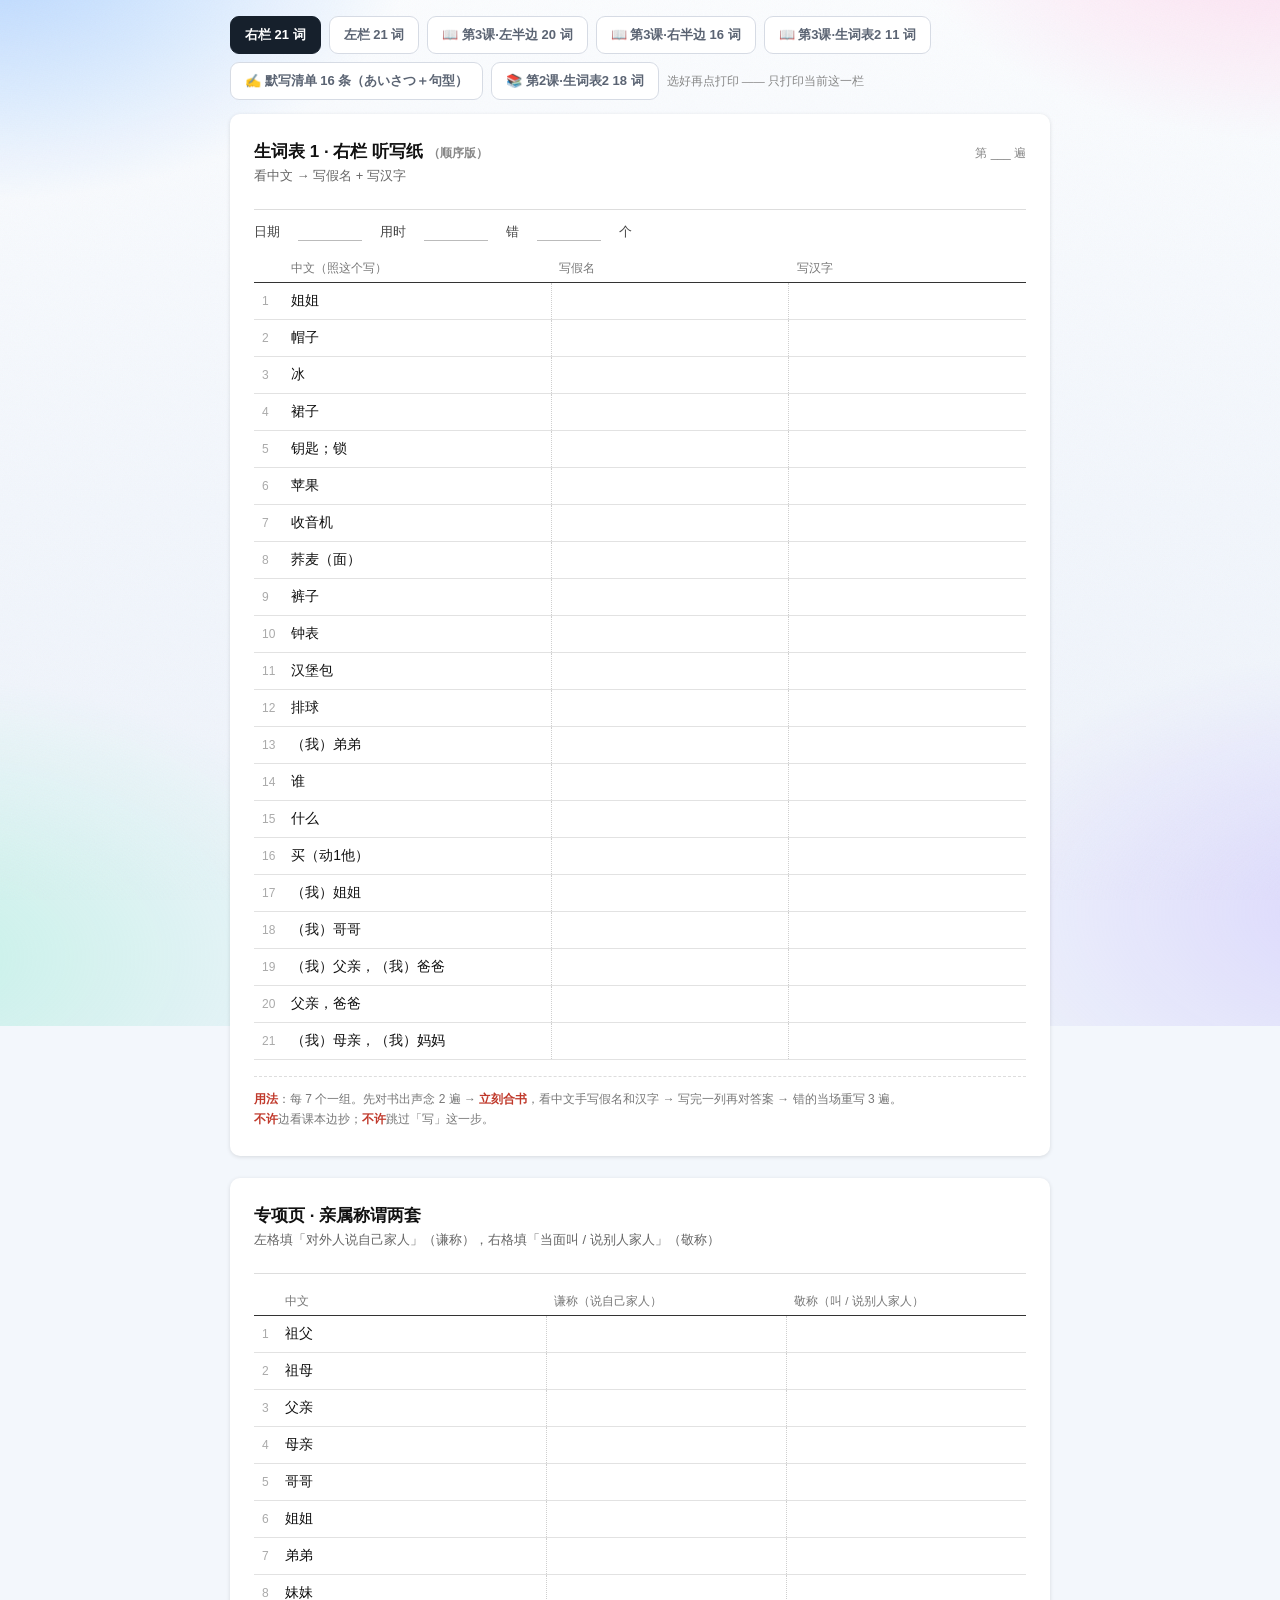
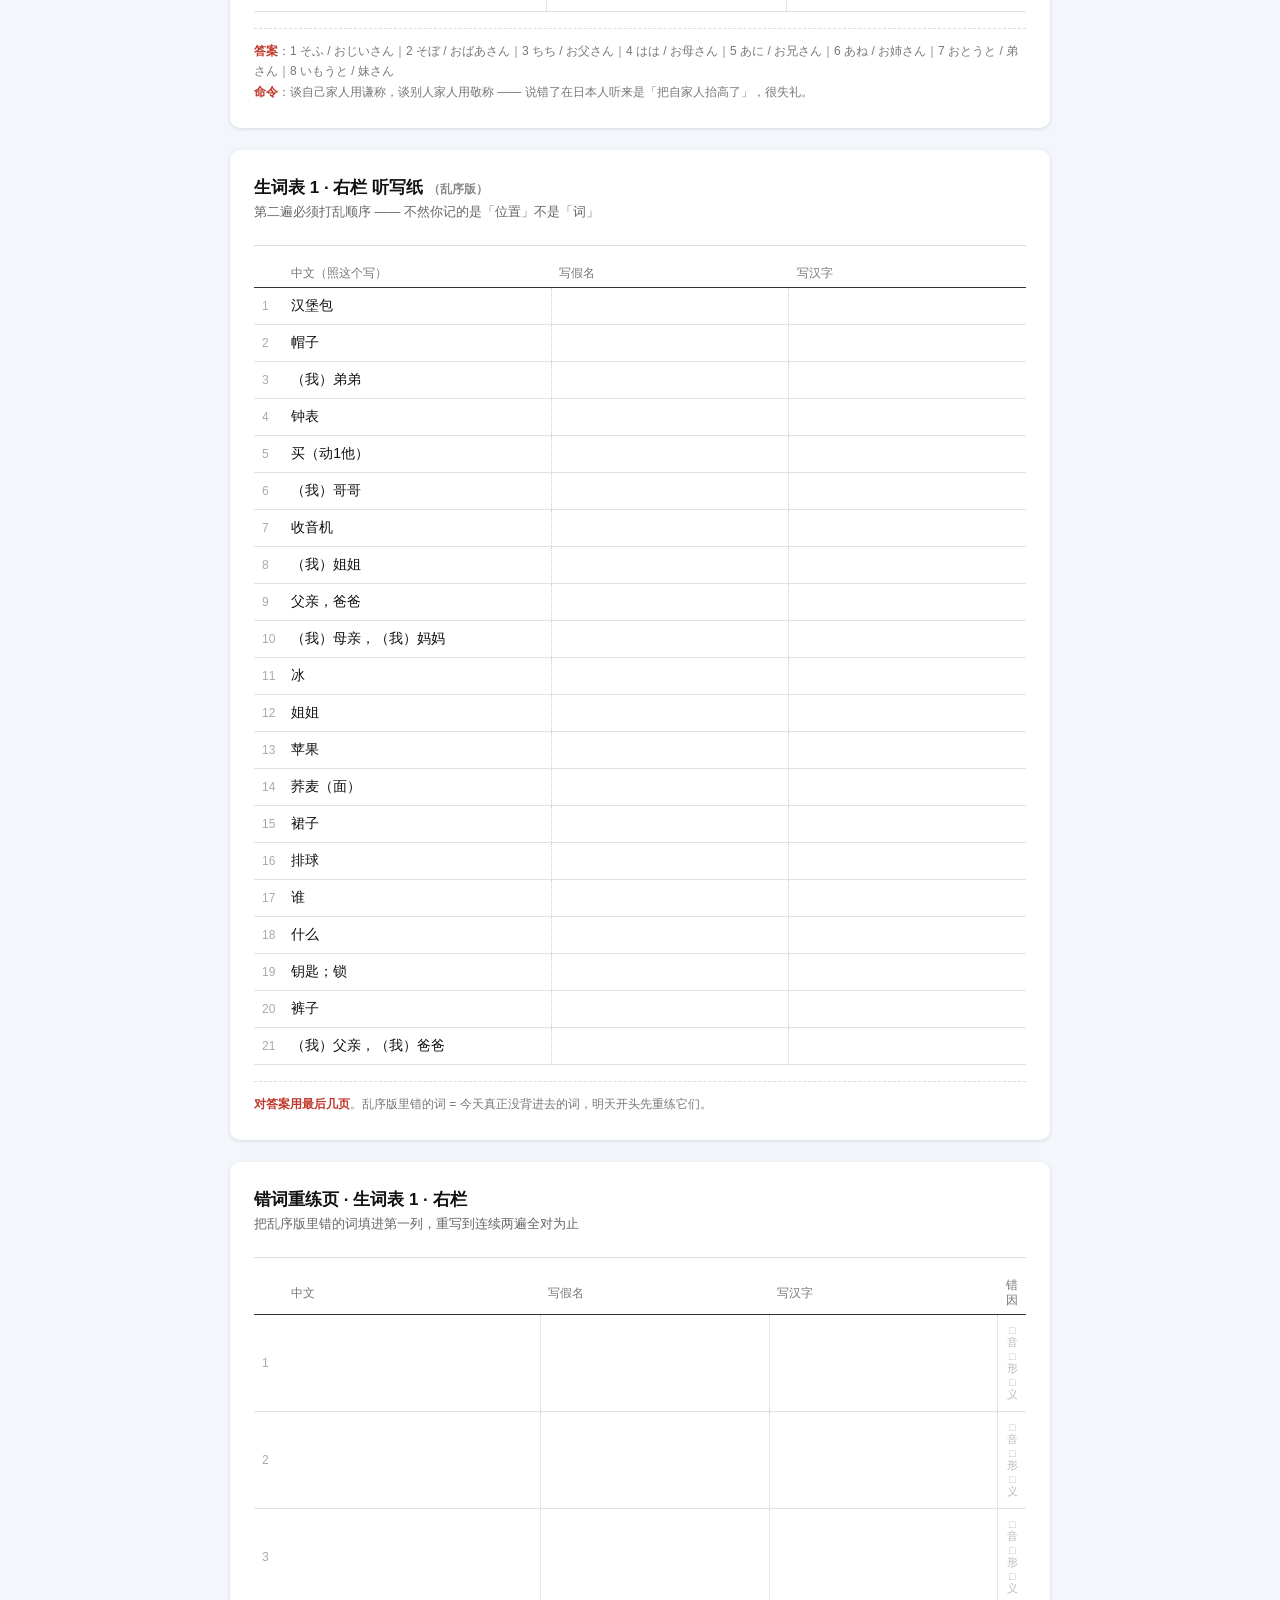
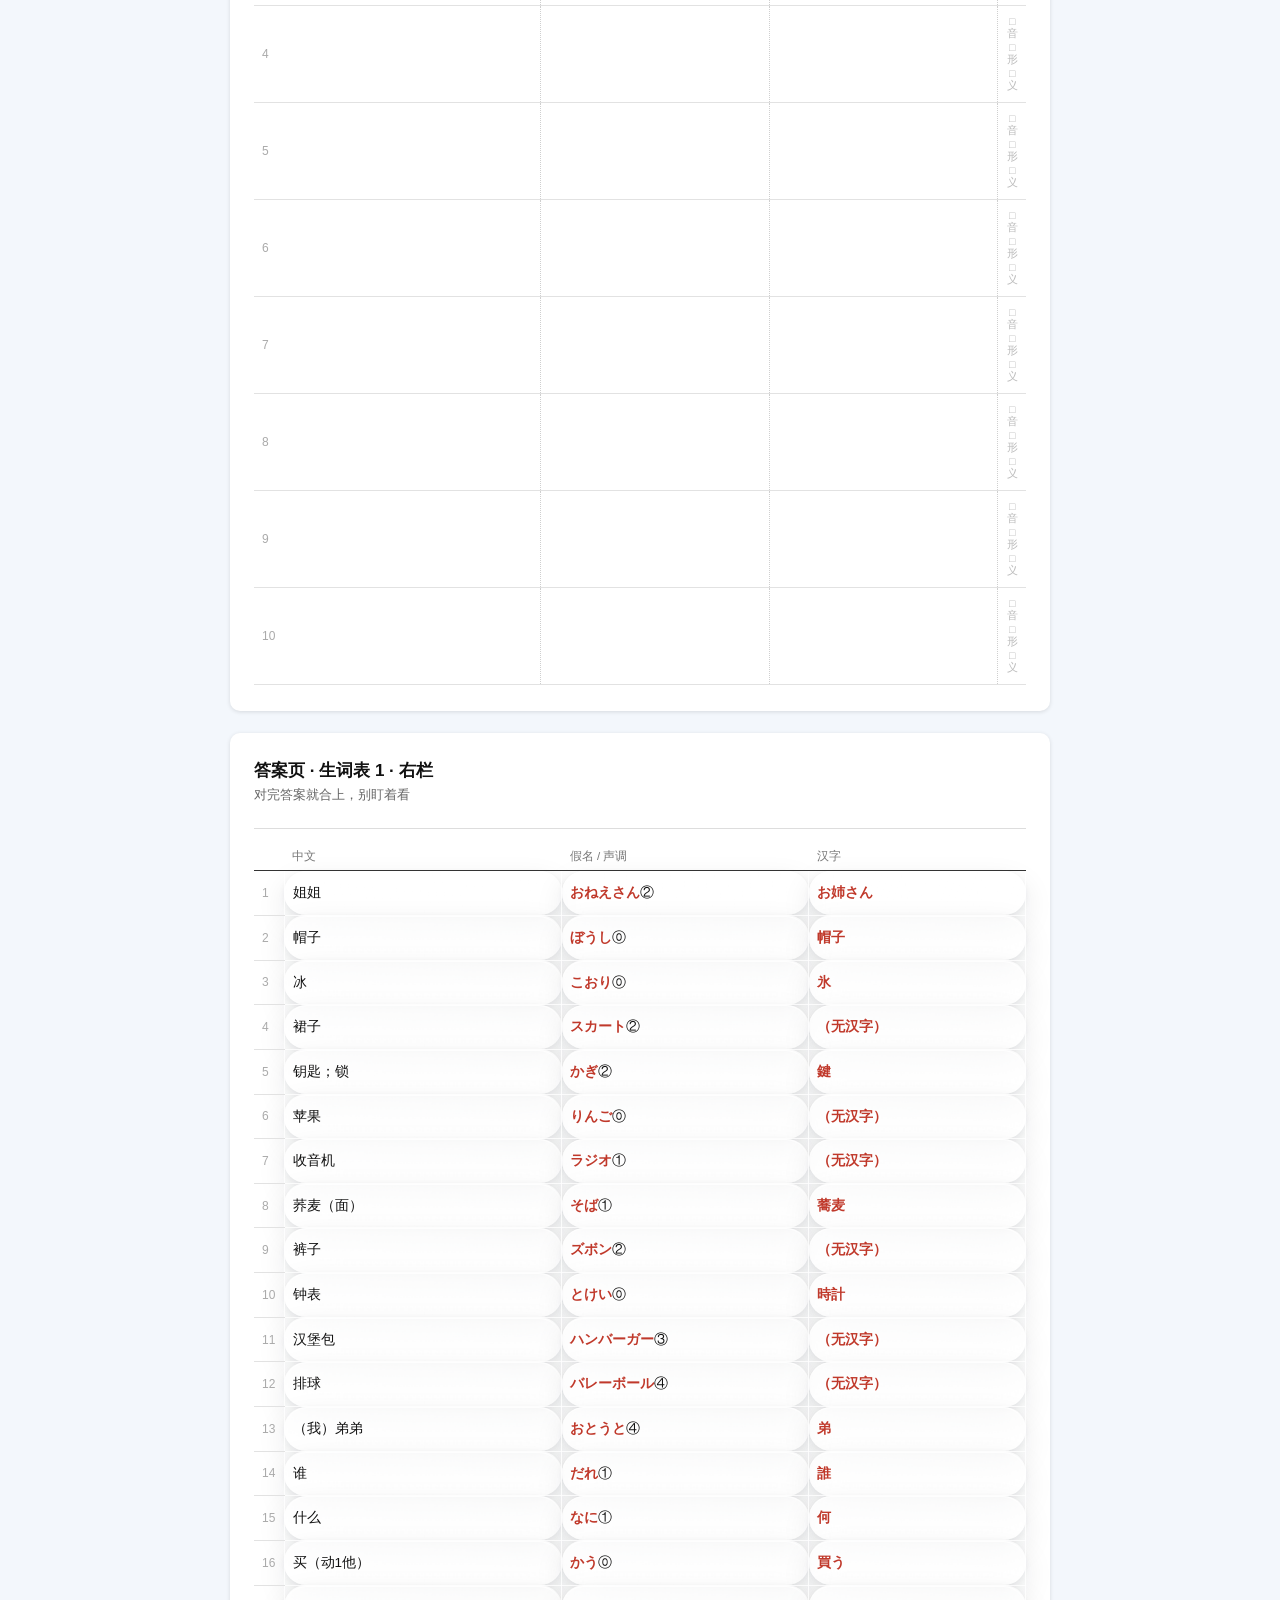
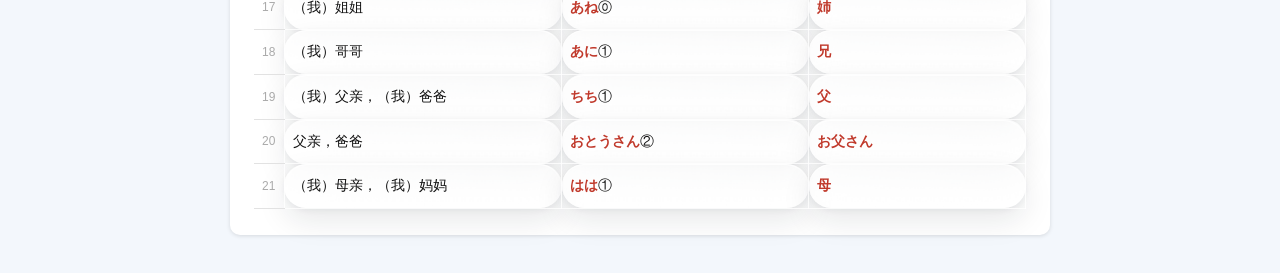
==== commit e80566e6: "更新网页版 2026-09-29 23:51（默写清单16条入库：词表/例句音/打印纸/排程）" ====
--- a/听写纸.html
+++ b/听写纸.html
@@ -55,6 +55,7 @@
   <button data-c="w3l">📖 第3课·左半边 20 词</button>
   <button data-c="w3r">📖 第3课·右半边 16 词</button>
   <button data-c="w3b">📖 第3课·生词表2 11 词</button>
+  <button data-c="d16">✍️ 默写清单 16 条（あいさつ＋句型）</button>
   <button data-c="w2">📚 第2课·生词表2 18 词</button>
   <span>选好再点打印 —— 只打印当前这一栏</span>
 </div>
@@ -808,5 +809,119 @@
 </div>
 
 </div>
+<div class="col hide" id="col-d16">
+
+<div class="sheet">
+  <div class="hd">
+    <div>
+      <h1>✍️ 默写清单 16 条（あいさつ＋句型） 听写纸 <span style="font-size:12px;color:#888">（顺序版）</span></h1>
+      <h2>看中文 → 写假名 + 写汉字</h2>
+    </div>
+    <div class="tag">第 ___ 遍</div>
+  </div>
+  <div class="line">日期<span></span> 用时<span></span> 错<span></span>个</div>
+  <table>
+    <thead><tr><th></th><th>中文（照这个写）</th><th>写假名</th><th>写汉字</th></tr></thead>
+    <tbody><tr><td class="no">1</td><td class="zh">早上好（上午见面）</td><td class="w"></td><td class="hz"></td></tr>
+<tr><td class="no">2</td><td class="zh">你好（白天见面）</td><td class="w"></td><td class="hz"></td></tr>
+<tr><td class="no">3</td><td class="zh">初次见面，我是小王</td><td class="w"></td><td class="hz"></td></tr>
+<tr><td class="no">4</td><td class="zh">请多关照</td><td class="w"></td><td class="hz"></td></tr>
+<tr><td class="no">5</td><td class="zh">再见（四种说法）</td><td class="w"></td><td class="hz"></td></tr>
+<tr><td class="no">6</td><td class="zh">晚上好</td><td class="w"></td><td class="hz"></td></tr>
+<tr><td class="no">7</td><td class="zh">晚安</td><td class="w"></td><td class="hz"></td></tr>
+<tr><td class="no">8</td><td class="zh">同一个班的小王</td><td class="w"></td><td class="hz"></td></tr>
+<tr><td class="no">9</td><td class="zh">小王是学生</td><td class="w"></td><td class="hz"></td></tr>
+<tr><td class="no">10</td><td class="zh">要买什么？</td><td class="w"></td><td class="hz"></td></tr>
+<tr><td class="no">11</td><td class="zh">和妈妈去日本</td><td class="w"></td><td class="hz"></td></tr>
+<tr><td class="no">12</td><td class="zh">在房间里学习</td><td class="w"></td><td class="hz"></td></tr>
+<tr><td class="no">13</td><td class="zh">小王喜欢兔子。我也喜欢。</td><td class="w"></td><td class="hz"></td></tr>
+<tr><td class="no">14</td><td class="zh">乡下的橘子</td><td class="w"></td><td class="hz"></td></tr>
+<tr><td class="no">15</td><td class="zh">在餐厅用餐</td><td class="w"></td><td class="hz"></td></tr>
+<tr><td class="no">16</td><td class="zh">我父亲不是老师</td><td class="w"></td><td class="hz"></td></tr></tbody>
+  </table>
+  <div class="tip"><b>用法</b>：每 7 个一组。先对书出声念 2 遍 → <b>立刻合书</b>，看中文手写假名和汉字 → 写完一列再对答案 → 错的当场重写 3 遍。<br>
+  <b>不许</b>边看课本边抄；<b>不许</b>跳过「写」这一步。</div>
+</div>
+
+<div class="sheet">
+  <div class="hd">
+    <div>
+      <h1>✍️ 默写清单 16 条（あいさつ＋句型） 听写纸 <span style="font-size:12px;color:#888">（乱序版）</span></h1>
+      <h2>第二遍必须打乱顺序 —— 不然你记的是「位置」不是「词」</h2>
+    </div>
+  </div>
+  <table>
+    <thead><tr><th></th><th>中文（照这个写）</th><th>写假名</th><th>写汉字</th></tr></thead>
+    <tbody><tr><td class="no">1</td><td class="zh">在餐厅用餐</td><td class="w"></td><td class="hz"></td></tr>
+<tr><td class="no">2</td><td class="zh">我父亲不是老师</td><td class="w"></td><td class="hz"></td></tr>
+<tr><td class="no">3</td><td class="zh">同一个班的小王</td><td class="w"></td><td class="hz"></td></tr>
+<tr><td class="no">4</td><td class="zh">你好（白天见面）</td><td class="w"></td><td class="hz"></td></tr>
+<tr><td class="no">5</td><td class="zh">乡下的橘子</td><td class="w"></td><td class="hz"></td></tr>
+<tr><td class="no">6</td><td class="zh">请多关照</td><td class="w"></td><td class="hz"></td></tr>
+<tr><td class="no">7</td><td class="zh">小王喜欢兔子。我也喜欢。</td><td class="w"></td><td class="hz"></td></tr>
+<tr><td class="no">8</td><td class="zh">在房间里学习</td><td class="w"></td><td class="hz"></td></tr>
+<tr><td class="no">9</td><td class="zh">要买什么？</td><td class="w"></td><td class="hz"></td></tr>
+<tr><td class="no">10</td><td class="zh">和妈妈去日本</td><td class="w"></td><td class="hz"></td></tr>
+<tr><td class="no">11</td><td class="zh">再见（四种说法）</td><td class="w"></td><td class="hz"></td></tr>
+<tr><td class="no">12</td><td class="zh">小王是学生</td><td class="w"></td><td class="hz"></td></tr>
+<tr><td class="no">13</td><td class="zh">早上好（上午见面）</td><td class="w"></td><td class="hz"></td></tr>
+<tr><td class="no">14</td><td class="zh">初次见面，我是小王</td><td class="w"></td><td class="hz"></td></tr>
+<tr><td class="no">15</td><td class="zh">晚上好</td><td class="w"></td><td class="hz"></td></tr>
+<tr><td class="no">16</td><td class="zh">晚安</td><td class="w"></td><td class="hz"></td></tr></tbody>
+  </table>
+  <div class="tip"><b>对答案用最后几页</b>。乱序版里错的词 = 今天真正没背进去的词，明天开头先重练它们。</div>
+</div>
+
+<div class="sheet">
+  <div class="hd">
+    <div>
+      <h1>错词重练页 · ✍️ 默写清单 16 条（あいさつ＋句型）</h1>
+      <h2>把乱序版里错的词填进第一列，重写到连续两遍全对为止</h2>
+    </div>
+  </div>
+  <table>
+    <thead><tr><th></th><th>中文</th><th>写假名</th><th>写汉字</th><th>错因</th></tr></thead>
+    <tbody><tr><td class="no">1</td><td class="zh"></td><td class="w"></td><td class="hz"></td><td class="why">□音 □形 □义</td></tr>
+<tr><td class="no">2</td><td class="zh"></td><td class="w"></td><td class="hz"></td><td class="why">□音 □形 □义</td></tr>
+<tr><td class="no">3</td><td class="zh"></td><td class="w"></td><td class="hz"></td><td class="why">□音 □形 □义</td></tr>
+<tr><td class="no">4</td><td class="zh"></td><td class="w"></td><td class="hz"></td><td class="why">□音 □形 □义</td></tr>
+<tr><td class="no">5</td><td class="zh"></td><td class="w"></td><td class="hz"></td><td class="why">□音 □形 □义</td></tr>
+<tr><td class="no">6</td><td class="zh"></td><td class="w"></td><td class="hz"></td><td class="why">□音 □形 □义</td></tr>
+<tr><td class="no">7</td><td class="zh"></td><td class="w"></td><td class="hz"></td><td class="why">□音 □形 □义</td></tr>
+<tr><td class="no">8</td><td class="zh"></td><td class="w"></td><td class="hz"></td><td class="why">□音 □形 □义</td></tr>
+<tr><td class="no">9</td><td class="zh"></td><td class="w"></td><td class="hz"></td><td class="why">□音 □形 □义</td></tr>
+<tr><td class="no">10</td><td class="zh"></td><td class="w"></td><td class="hz"></td><td class="why">□音 □形 □义</td></tr></tbody>
+  </table>
+</div>
+
+<div class="sheet">
+  <div class="hd">
+    <div>
+      <h1>答案页 · ✍️ 默写清单 16 条（あいさつ＋句型）</h1>
+      <h2>对完答案就合上，别盯着看</h2>
+    </div>
+  </div>
+  <table>
+    <thead><tr><th></th><th>中文</th><th>假名 / 声调</th><th>汉字</th></tr></thead>
+    <tbody><tr><td class="no">1</td><td class="ans" style="width:36%">早上好（上午见面）</td><td class="ans" style="width:32%"><b>おはようございます</b></td><td class="ans"><b>（无汉字）</b></td></tr>
+<tr><td class="no">2</td><td class="ans" style="width:36%">你好（白天见面）</td><td class="ans" style="width:32%"><b>こんにちは</b></td><td class="ans"><b>（无汉字）</b></td></tr>
+<tr><td class="no">3</td><td class="ans" style="width:36%">初次见面，我是小王</td><td class="ans" style="width:32%"><b>はじめまして、おうです</b></td><td class="ans"><b>はじめまして、王です</b></td></tr>
+<tr><td class="no">4</td><td class="ans" style="width:36%">请多关照</td><td class="ans" style="width:32%"><b>どうぞ、よろしくおねがいします</b></td><td class="ans"><b>どうぞ、よろしくお願いします</b></td></tr>
+<tr><td class="no">5</td><td class="ans" style="width:36%">再见（四种说法）</td><td class="ans" style="width:32%"><b>さようなら、バイバイ、またあした、じゃあね</b></td><td class="ans"><b>（无汉字）</b></td></tr>
+<tr><td class="no">6</td><td class="ans" style="width:36%">晚上好</td><td class="ans" style="width:32%"><b>こんばんは</b></td><td class="ans"><b>（无汉字）</b></td></tr>
+<tr><td class="no">7</td><td class="ans" style="width:36%">晚安</td><td class="ans" style="width:32%"><b>おやすみなさい</b></td><td class="ans"><b>お休みなさい</b></td></tr>
+<tr><td class="no">8</td><td class="ans" style="width:36%">同一个班的小王</td><td class="ans" style="width:32%"><b>おなじクラスのおうさん</b></td><td class="ans"><b>同じクラスの王さん</b></td></tr>
+<tr><td class="no">9</td><td class="ans" style="width:36%">小王是学生</td><td class="ans" style="width:32%"><b>おうさんはがくせいです</b></td><td class="ans"><b>王さんは学生です</b></td></tr>
+<tr><td class="no">10</td><td class="ans" style="width:36%">要买什么？</td><td class="ans" style="width:32%"><b>なにをかいますか</b></td><td class="ans"><b>何を買いますか</b></td></tr>
+<tr><td class="no">11</td><td class="ans" style="width:36%">和妈妈去日本</td><td class="ans" style="width:32%"><b>ははとにほんへいきます</b></td><td class="ans"><b>母と日本へ行きます</b></td></tr>
+<tr><td class="no">12</td><td class="ans" style="width:36%">在房间里学习</td><td class="ans" style="width:32%"><b>へやでべんきょうをします</b></td><td class="ans"><b>部屋で勉強をします</b></td></tr>
+<tr><td class="no">13</td><td class="ans" style="width:36%">小王喜欢兔子。我也喜欢。</td><td class="ans" style="width:32%"><b>おうさんはうさぎがすきです。わたしもすきです</b></td><td class="ans"><b>王さんはうさぎが好きです。私も好きです</b></td></tr>
+<tr><td class="no">14</td><td class="ans" style="width:36%">乡下的橘子</td><td class="ans" style="width:32%"><b>いなかの みかん</b></td><td class="ans"><b>田舎のみかん</b></td></tr>
+<tr><td class="no">15</td><td class="ans" style="width:36%">在餐厅用餐</td><td class="ans" style="width:32%"><b>レストランでしょくじをします</b></td><td class="ans"><b>レストランで食事をします</b></td></tr>
+<tr><td class="no">16</td><td class="ans" style="width:36%">我父亲不是老师</td><td class="ans" style="width:32%"><b>ちちはせんせいではありません</b></td><td class="ans"><b>父は先生ではありません</b></td></tr></tbody>
+  </table>
+</div>
+
+</div>
 </body>
 </html>
